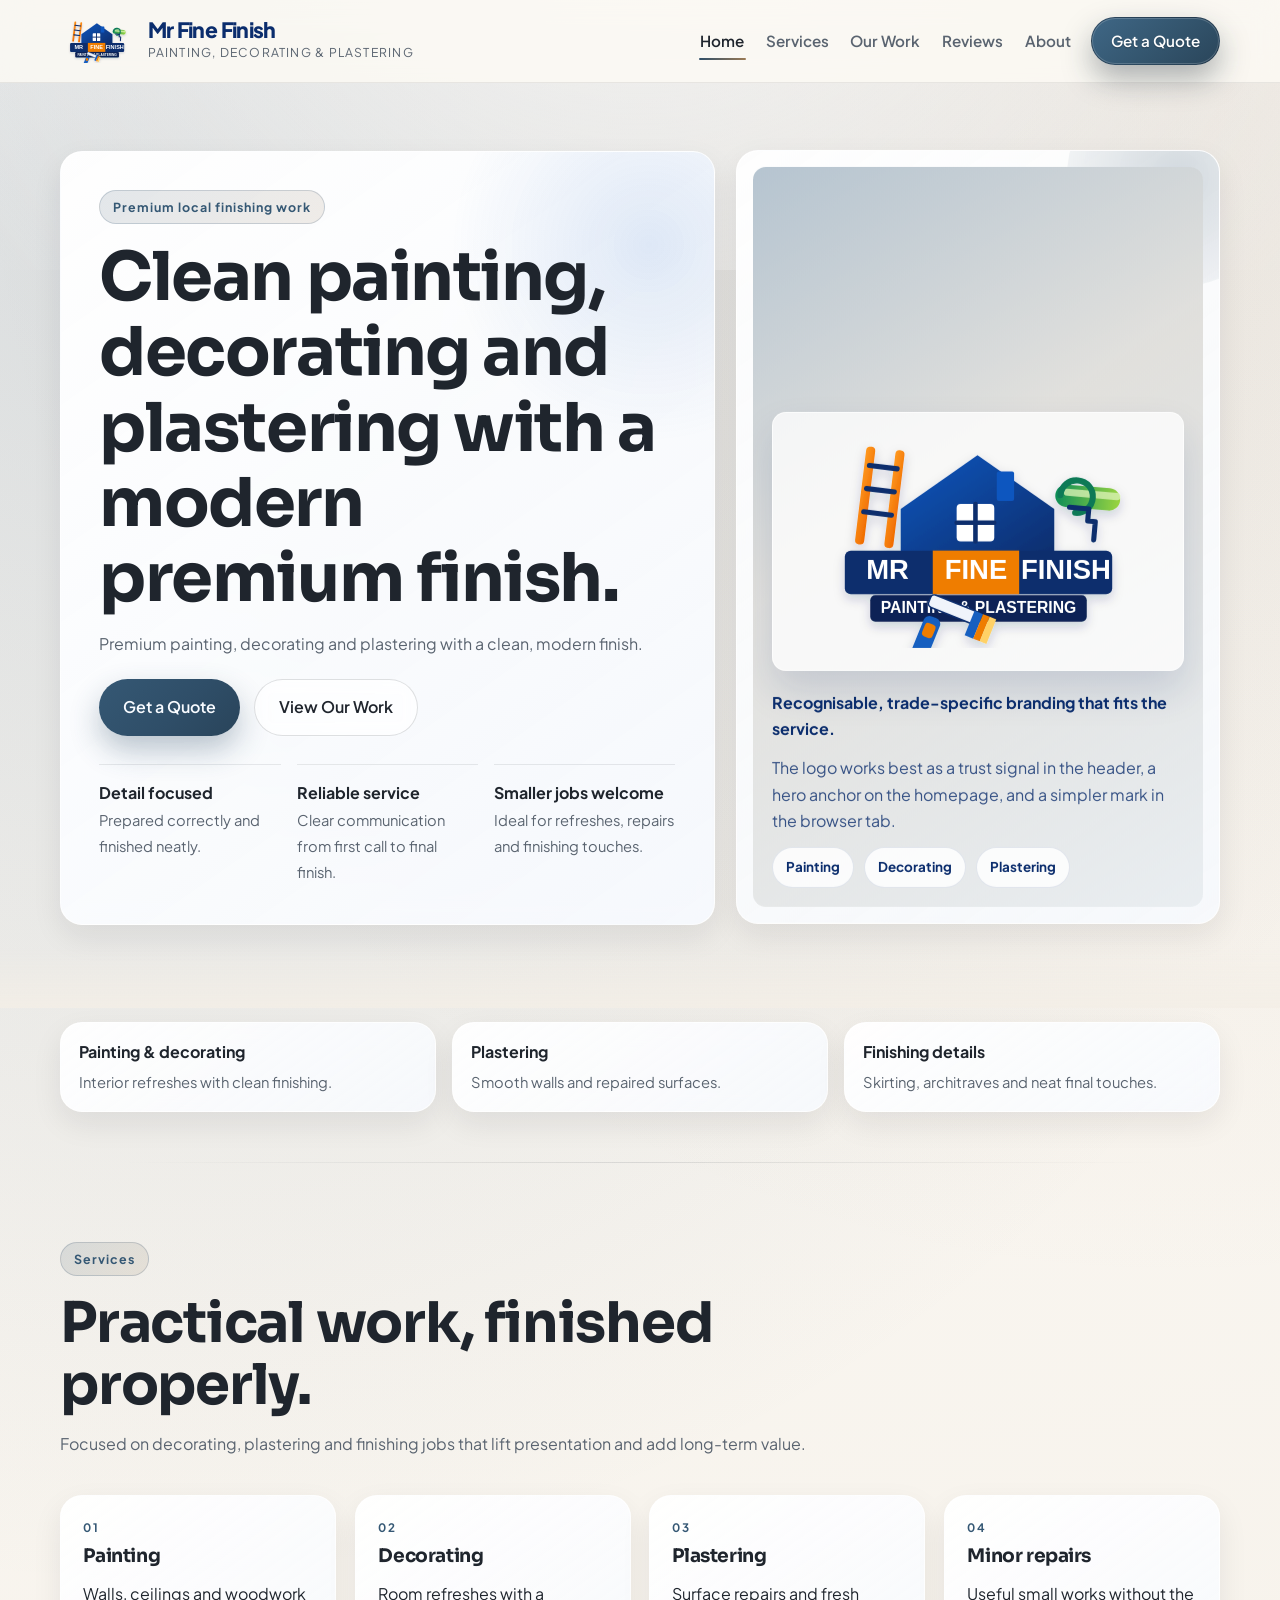
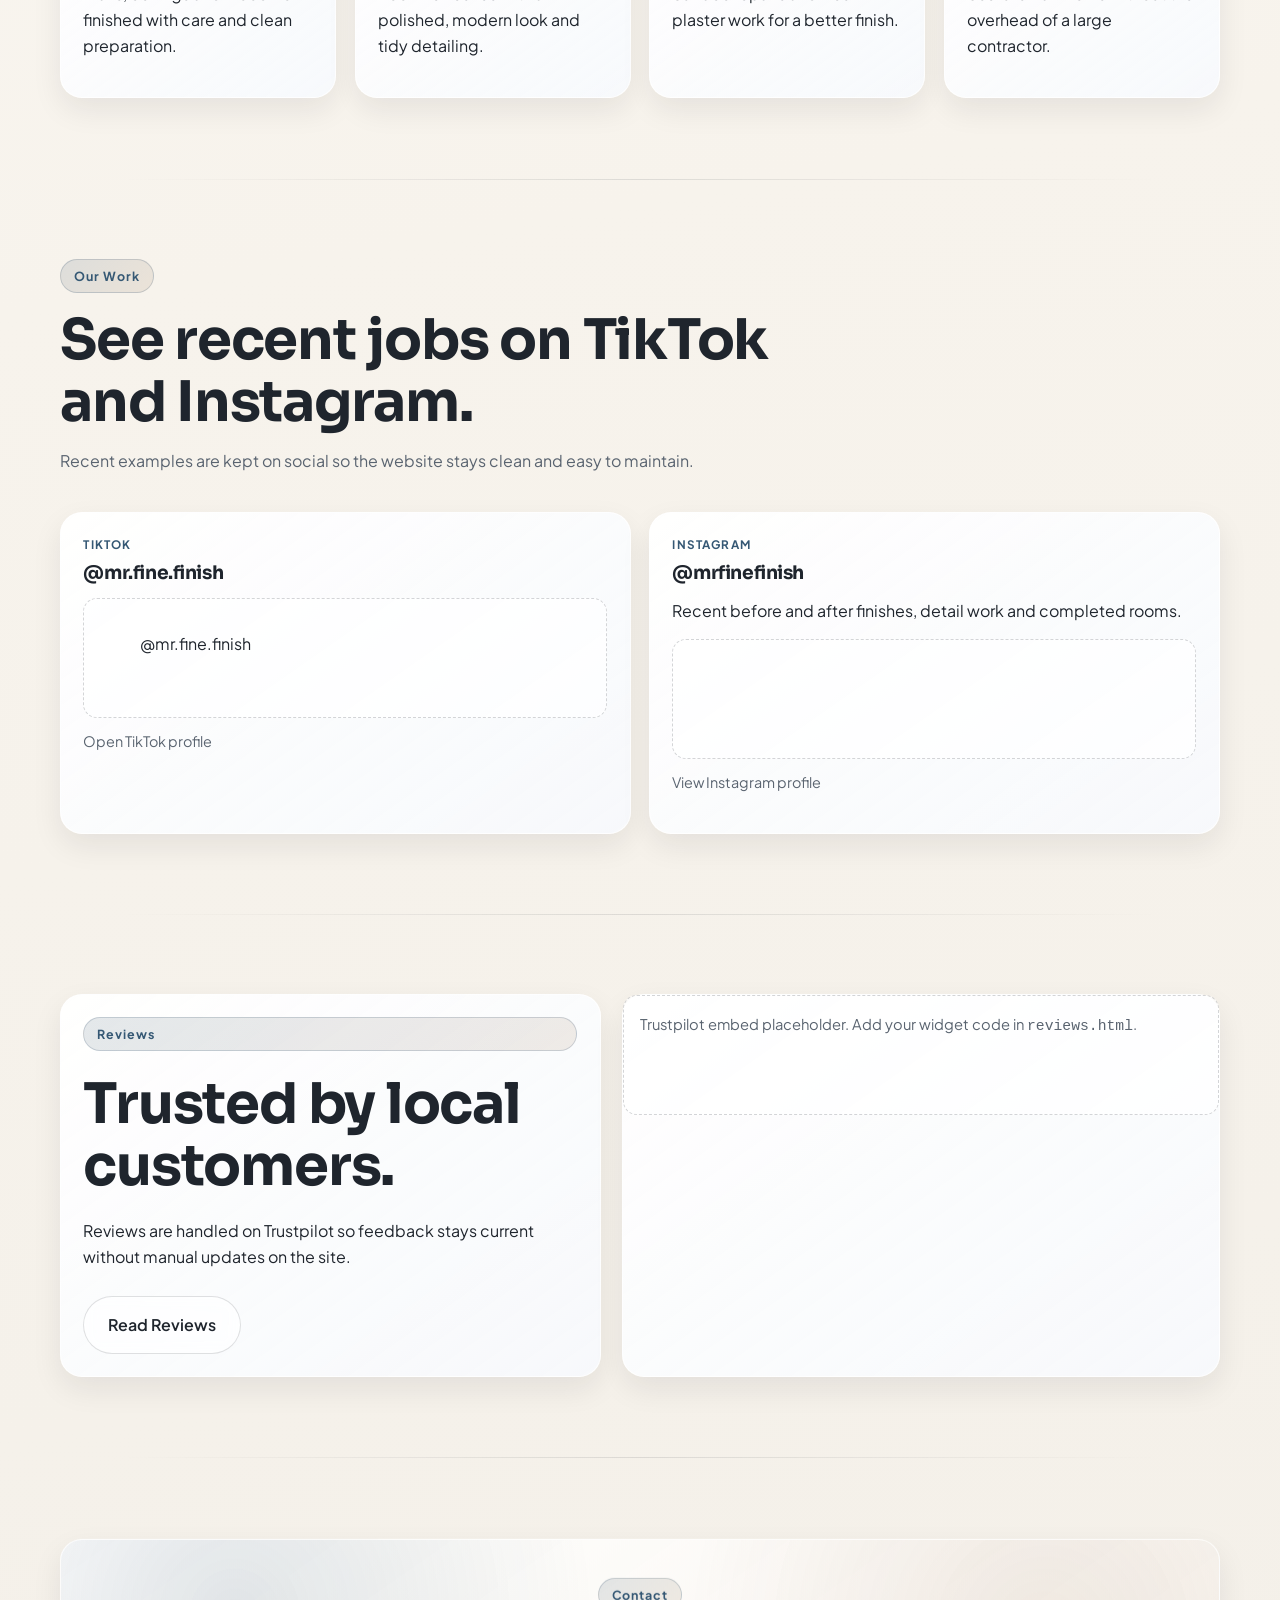
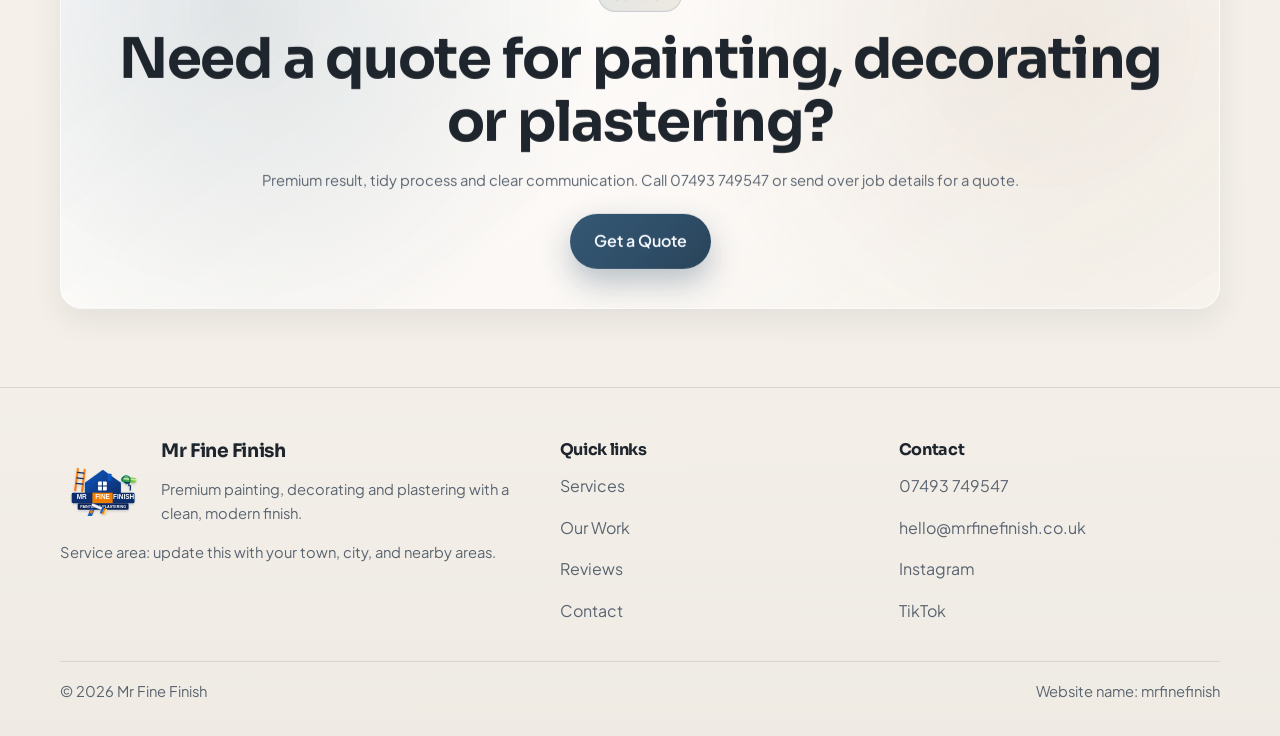
==== index.html @ e0bdf936 "logo" ====
<!DOCTYPE html>
<html lang="en-GB">
<head>
  <meta charset="UTF-8">
  <meta name="viewport" content="width=device-width, initial-scale=1.0">
  <title>Mr Fine Finish | Luxury Painting, Decorating & Plastering</title>
  <meta name="description" content="Mr Fine Finish offers premium painting, decorating, plastering and finishing work with a clean, reliable and detail focused service.">
  <link rel="icon" href="assets/favicon.svg" type="image/svg+xml">
  <link rel="preconnect" href="https://fonts.googleapis.com">
  <link rel="preconnect" href="https://fonts.gstatic.com" crossorigin>
  <link href="https://fonts.googleapis.com/css2?family=Plus+Jakarta+Sans:wght@400;500;600;700;800&family=Sora:wght@600;700;800&display=swap" rel="stylesheet">
  <link rel="stylesheet" href="css/styles.css">
</head>
<body>
  <header class="topbar">
    <div class="container nav">
      <a class="brand" href="index.html">
        <img class="brand-logo" src="assets/logo-full.svg" alt="Mr Fine Finish logo">
        <span class="brand-copy">
          <span class="brand-mark" data-business-name>Mr Fine Finish</span>
          <span class="brand-sub">Painting, decorating &amp; plastering</span>
        </span>
      </a>
      <button class="menu-toggle" data-menu-toggle aria-label="Open menu" aria-expanded="false">&#9776;</button>
      <nav class="nav-links" data-nav-links>
        <a class="active" href="index.html">Home</a>
        <a href="services.html">Services</a>
        <a href="work.html">Our Work</a>
        <a href="reviews.html">Reviews</a>
        <a href="about.html">About</a>
        <a class="button button-primary" href="contact.html">Get a Quote</a>
      </nav>
    </div>
  </header>

  <main>
    <section class="hero">
      <div class="container">
        <div class="hero-grid">
          <div class="hero-card hero-card-main">
            <div class="eyebrow">Premium local finishing work</div>
            <div class="hero-copy">
              <h1>Clean painting, decorating and plastering with a modern premium finish.</h1>
              <p data-tagline>Premium painting, decorating and plastering with a clean, modern finish.</p>
              <div class="hero-actions">
                <a class="button button-primary" href="contact.html">Get a Quote</a>
                <a class="button button-secondary" href="work.html">View Our Work</a>
              </div>
              <div class="hero-meta">
                <div><strong>Detail focused</strong><span class="small-text">Prepared correctly and finished neatly.</span></div>
                <div><strong>Reliable service</strong><span class="small-text">Clear communication from first call to final finish.</span></div>
                <div><strong>Smaller jobs welcome</strong><span class="small-text">Ideal for refreshes, repairs and finishing touches.</span></div>
              </div>
            </div>
          </div>
          <aside class="hero-card hero-visual" aria-label="Mr Fine Finish brand panel">
            <div class="hero-visual-inner hero-brand-lockup">
              <div class="hero-logo-frame">
                <img class="hero-logo" src="assets/logo-full.svg" alt="Mr Fine Finish Painting and Plastering logo">
              </div>
              <div class="hero-visual-copy">
                <strong>Recognisable, trade-specific branding that fits the service.</strong>
                <p>The logo works best as a trust signal in the header, a hero anchor on the homepage, and a simpler mark in the browser tab.</p>
                <div class="hero-highlights">
                  <span>Painting</span>
                  <span>Decorating</span>
                  <span>Plastering</span>
                </div>
              </div>
            </div>
          </aside>
        </div>
      </div>
    </section>

    <section class="section-tight">
      <div class="container trust-strip">
        <div class="trust-item stat-card"><strong>Painting &amp; decorating</strong><span class="small-text">Interior refreshes with clean finishing.</span></div>
        <div class="trust-item stat-card"><strong>Plastering</strong><span class="small-text">Smooth walls and repaired surfaces.</span></div>
        <div class="trust-item stat-card"><strong>Finishing details</strong><span class="small-text">Skirting, architraves and neat final touches.</span></div>
      </div>
    </section>

    <section class="section">
      <div class="container">
        <div class="section-head">
          <div class="eyebrow">Services</div>
          <h2>Practical work, finished properly.</h2>
          <p>Focused on decorating, plastering and finishing jobs that lift presentation and add long-term value.</p>
        </div>
        <div class="services-grid">
          <article class="service-card"><div class="kicker">01</div><h3>Painting</h3><p>Walls, ceilings and woodwork finished with care and clean preparation.</p></article>
          <article class="service-card"><div class="kicker">02</div><h3>Decorating</h3><p>Room refreshes with a polished, modern look and tidy detailing.</p></article>
          <article class="service-card"><div class="kicker">03</div><h3>Plastering</h3><p>Surface repairs and fresh plaster work for a better finish.</p></article>
          <article class="service-card"><div class="kicker">04</div><h3>Minor repairs</h3><p>Useful small works without the overhead of a large contractor.</p></article>
        </div>
      </div>
    </section>

    <section class="section">
      <div class="container">
        <div class="section-head">
          <div class="eyebrow">Our Work</div>
          <h2>See recent jobs on TikTok and Instagram.</h2>
          <p>Recent examples are kept on social so the website stays clean and easy to maintain.</p>
        </div>
        <div class="social-grid social-grid-two">
          <article class="social-card">
            <div class="kicker">TikTok</div>
            <h3>@mr.fine.finish</h3>
            <div class="embed-box">
              <blockquote class="tiktok-embed" cite="https://www.tiktok.com/@mr.fine.finish" data-unique-id="mr.fine.finish" data-embed-type="creator" style="max-width: 780px; min-width: 280px;">
                <section>
                  <a target="_blank" href="https://www.tiktok.com/@mr.fine.finish?refer=creator_embed">@mr.fine.finish</a>
                </section>
              </blockquote>
              <script async src="https://www.tiktok.com/embed.js"></script>
            </div>
            <p class="embed-note"><a data-tiktok-link href="https://www.tiktok.com/@mr.fine.finish" target="_blank" rel="noreferrer">Open TikTok profile</a></p>
          </article>
          <article class="social-card">
            <div class="kicker">Instagram</div>
            <h3>@mrfinefinish</h3>
            <p>Recent before and after finishes, detail work and completed rooms.</p>
            <div class="embed-box">
              <div class="instagram-feed" data-instagram-feed data-post-limit="2"></div>
            </div>
            <p class="embed-note" data-instagram-fallback hidden><a data-instagram-link href="https://www.instagram.com/mrfinefinish" target="_blank" rel="noreferrer">View Instagram profile</a></p>
          </article>
        </div>
      </div>
    </section>

    <section class="section">
      <div class="container split">
        <div class="panel split-copy">
          <div class="eyebrow">Reviews</div>
          <h2 class="display-title">Trusted by local customers.</h2>
          <p>Reviews are handled on Trustpilot so feedback stays current without manual updates on the site.</p>
          <a class="button button-secondary" href="reviews.html">Read Reviews</a>
        </div>
        <div class="panel">
          <div class="embed-box">
            <p class="small-text">Trustpilot embed placeholder. Add your widget code in <code>reviews.html</code>.</p>
          </div>
        </div>
      </div>
    </section>

    <section class="section">
      <div class="container panel quote-band">
        <div class="eyebrow">Contact</div>
        <h2 class="display-title">Need a quote for painting, decorating or plastering?</h2>
        <p class="small-text">Premium result, tidy process and clear communication. Call <a data-phone-link href="tel:07493749547"><span data-phone-display>07493 749547</span></a> or send over job details for a quote.</p>
        <div class="hero-actions" style="justify-content: center;">
          <a class="button button-primary" href="contact.html">Get a Quote</a>
        </div>
      </div>
    </section>
  </main>

  <footer class="footer">
    <div class="container">
      <div class="footer-grid">
        <div>
          <div class="footer-brand">
            <img class="footer-logo" src="assets/logo-full.svg" alt="Mr Fine Finish logo">
            <div>
              <h3 data-business-name>Mr Fine Finish</h3>
              <p class="small-text" data-tagline>Premium painting, decorating and plastering with a clean, modern finish.</p>
            </div>
          </div>
          <p class="small-text" data-service-area>Service area: update this with your town, city, and nearby areas.</p>
        </div>
        <div>
          <h4>Quick links</h4>
          <p><a href="services.html">Services</a></p>
          <p><a href="work.html">Our Work</a></p>
          <p><a href="reviews.html">Reviews</a></p>
          <p><a href="contact.html">Contact</a></p>
        </div>
        <div>
          <h4>Contact</h4>
          <p><a data-phone-link href="tel:07493749547"><span data-phone-display>07493 749547</span></a></p>
          <p><a data-email-link href="mailto:hello@mrfinefinish.co.uk"><span data-email>hello@mrfinefinish.co.uk</span></a></p>
          <p><a data-instagram-link href="https://www.instagram.com/mrfinefinish" target="_blank" rel="noreferrer">Instagram</a></p>
          <p><a data-tiktok-link href="https://www.tiktok.com/@mr.fine.finish" target="_blank" rel="noreferrer">TikTok</a></p>
        </div>
      </div>
      <div class="footer-bottom">
        <span>&copy; <span data-current-year></span> <span data-business-name>Mr Fine Finish</span></span>
        <span>Website name: <span data-website-name>mrfinefinish</span></span>
      </div>
    </div>
  </footer>

  <script src="js/site-data.js"></script>
  <script src="js/main.js"></script>
</body>
</html>
---- css/styles.css ----
:root {
  --bg: #f8f6f2;
  --bg-soft: #efebe4;
  --surface: rgba(255, 255, 255, 0.84);
  --surface-strong: #ffffff;
  --text: #1f252d;
  --muted: #5a6470;
  --line: rgba(31, 37, 45, 0.14);
  --line-strong: rgba(31, 37, 45, 0.24);
  --accent: #2f4e68;
  --accent-2: #9a7a55;
  --brand-blue: #0b2d6d;
  --brand-blue-bright: #0f57bf;
  --brand-orange: #ef7d00;
  --brand-green: #4ea647;
  --accent-soft: rgba(47, 78, 104, 0.12);
  --glow: rgba(47, 78, 104, 0.22);
  --shadow: 0 24px 54px rgba(23, 28, 35, 0.13);
  --shadow-soft: 0 12px 30px rgba(23, 28, 35, 0.08);
  --radius: 22px;
  --max: 1160px;
}

* { box-sizing: border-box; }

html { scroll-behavior: smooth; }

body {
  margin: 0;
  font-family: "Plus Jakarta Sans", "Segoe UI", Arial, sans-serif;
  color: var(--text);
  background:
    radial-gradient(circle at 10% 6%, rgba(47, 78, 104, 0.16), transparent 35%),
    radial-gradient(circle at 92% 2%, rgba(154, 122, 85, 0.12), transparent 30%),
    linear-gradient(170deg, #fcfaf7 0%, #f7f3ec 46%, #f3efe8 100%);
  line-height: 1.64;
  -webkit-font-smoothing: antialiased;
  text-rendering: optimizeLegibility;
  overflow-x: clip;
}

body::before {
  content: "";
  position: fixed;
  inset: -25% -5% auto;
  height: 55vh;
  background: radial-gradient(circle at 50% 0%, rgba(255, 255, 255, 0.65), rgba(255, 255, 255, 0));
  pointer-events: none;
  z-index: -1;
}

img { max-width: 100%; display: block; }

a {
  color: inherit;
  text-decoration: none;
  transition: color 0.22s ease;
}

a[href] {
  text-decoration-color: rgba(47, 78, 104, 0.48);
  text-underline-offset: 0.18em;
}

h1, h2, h3, h4 {
  margin: 0 0 0.9rem;
  line-height: 1.12;
  letter-spacing: -0.022em;
  font-family: "Sora", "Plus Jakarta Sans", "Segoe UI", Arial, sans-serif;
}

p { margin: 0 0 0.95rem; }

button,
.button {
  font: inherit;
  font-weight: 600;
  border: 0;
  cursor: pointer;
  border-radius: 999px;
  padding: 0.92rem 1.5rem;
  min-height: 48px;
  display: inline-flex;
  align-items: center;
  justify-content: center;
  gap: 0.48rem;
  position: relative;
  isolation: isolate;
  transition: transform 0.24s cubic-bezier(0.22, 1, 0.36, 1), background-color 0.22s ease, color 0.22s ease, border-color 0.22s ease, box-shadow 0.25s ease;
}

button::after,
.button::after {
  content: "";
  position: absolute;
  inset: 1px;
  border-radius: inherit;
  background: linear-gradient(145deg, rgba(255, 255, 255, 0.26), rgba(255, 255, 255, 0));
  opacity: 0;
  transition: opacity 0.25s ease;
  z-index: -1;
}

button:hover,
.button:hover {
  transform: translateY(-3px);
  box-shadow: 0 14px 26px rgba(16, 25, 42, 0.16);
}

button:hover::after,
.button:hover::after {
  opacity: 1;
}

button:active,
.button:active {
  transform: translateY(-1px);
}

button:focus-visible,
.button:focus-visible,
a:focus-visible,
input:focus-visible,
select:focus-visible,
textarea:focus-visible {
  outline: 2px solid var(--accent);
  outline-offset: 2px;
}

.button-primary {
  color: #f8fbff;
  background: linear-gradient(135deg, #355874 0%, #2f4e68 56%, #29445a 100%);
  box-shadow: 0 14px 30px rgba(47, 78, 104, 0.32);
}

.button-primary:hover {
  box-shadow: 0 18px 34px rgba(47, 78, 104, 0.4);
}

.button-secondary {
  color: var(--text);
  border: 1px solid var(--line);
  background: rgba(255, 255, 255, 0.66);
  backdrop-filter: blur(8px);
}

.button-secondary:hover {
  border-color: var(--line-strong);
  background: rgba(255, 255, 255, 0.94);
}

.container {
  width: min(calc(100% - 2rem), var(--max));
  margin: 0 auto;
}

.section {
  padding: 5rem 0;
  position: relative;
}

.section-tight { padding: 3.1rem 0; }

.section + .section::before,
.section-tight + .section::before,
.page-hero + .section::before {
  content: "";
  position: absolute;
  top: 0;
  left: 50%;
  transform: translateX(-50%);
  width: min(1040px, calc(100% - 2.25rem));
  height: 1px;
  background: linear-gradient(90deg, rgba(17, 24, 36, 0), rgba(17, 24, 36, 0.11), rgba(17, 24, 36, 0));
}

.eyebrow {
  display: inline-flex;
  align-items: center;
  padding: 0.35rem 0.8rem;
  border-radius: 999px;
  background: linear-gradient(135deg, rgba(47, 78, 104, 0.13), rgba(154, 122, 85, 0.13));
  border: 1px solid rgba(47, 78, 104, 0.2);
  color: #355874;
  font-size: 0.78rem;
  font-weight: 700;
  letter-spacing: 0.08em;
  margin-bottom: 1rem;
}

.section-head {
  max-width: 760px;
  margin-bottom: 2.35rem;
}

.section-head h1,
.section-head h2,
.page-hero h1,
.hero-copy h1,
.display-title {
  font-size: clamp(2.05rem, 5vw, 3.5rem);
}

.hero-copy h1 { font-size: clamp(2.3rem, 6vw, 4.2rem); }

.section-head p,
.hero-copy p,
.page-hero p,
.small-text {
  color: var(--muted);
}

.topbar {
  border-bottom: 1px solid rgba(17, 24, 36, 0.08);
  background: rgba(253, 250, 245, 0.82);
  backdrop-filter: blur(14px);
  position: sticky;
  top: 0;
  z-index: 30;
}

.nav {
  min-height: 82px;
  display: flex;
  align-items: center;
  justify-content: space-between;
  gap: 0.9rem;
  position: relative;
}

.brand {
  display: inline-flex;
  align-items: center;
  gap: 0.85rem;
}

.brand-logo {
  width: clamp(56px, 6vw, 74px);
  height: auto;
  flex: 0 0 auto;
}

.brand-copy {
  display: flex;
  flex-direction: column;
  gap: 0.15rem;
}

.brand-mark {
  font-size: 1.32rem;
  font-weight: 800;
  line-height: 1;
  letter-spacing: -0.03em;
  color: var(--brand-blue);
}

.brand-sub {
  color: var(--muted);
  font-size: 0.76rem;
  text-transform: uppercase;
  letter-spacing: 0.1em;
}

.nav-links {
  display: flex;
  align-items: center;
  gap: 1.15rem;
}

.nav-links .button-primary {
  padding-inline: 1.2rem;
  color: #fefefe;
  border: 1px solid rgba(23, 36, 50, 0.38);
  background: linear-gradient(140deg, #3f6786 0%, #34566f 52%, #2a455a 100%);
  box-shadow: 0 14px 30px rgba(24, 39, 53, 0.35), 0 0 0 1px rgba(255, 255, 255, 0.18) inset;
  text-shadow: 0 1px 1px rgba(10, 16, 24, 0.32);
  transition: transform 0.2s cubic-bezier(0.22, 1, 0.36, 1), background-color 0.18s ease, box-shadow 0.2s ease, border-color 0.18s ease;
}

.nav-links .button-primary:hover,
.nav-links .button-primary:focus-visible {
  border-color: rgba(23, 36, 50, 0.5);
  background: linear-gradient(140deg, #467293 0%, #39607b 55%, #2f4f67 100%);
  box-shadow: 0 18px 34px rgba(24, 39, 53, 0.42), 0 0 0 1px rgba(255, 255, 255, 0.24) inset;
}

.nav-links a {
  color: var(--muted);
  font-size: 0.95rem;
  font-weight: 600;
  padding: 0.3rem 0.1rem;
  position: relative;
}

.nav-links a:not(.button)::after,
.footer a::after,
.embed-note a::after {
  content: "";
  position: absolute;
  left: 0;
  right: 0;
  bottom: -0.1rem;
  height: 2px;
  border-radius: 999px;
  background: linear-gradient(90deg, var(--accent), var(--accent-2));
  transform: scaleX(0);
  transform-origin: left;
  transition: transform 0.28s cubic-bezier(0.22, 1, 0.36, 1);
}

.nav-links a:not(.button):hover::after,
.nav-links a.active:not(.button)::after,
.footer a:hover::after,
.embed-note a:hover::after {
  transform: scaleX(1);
}

.nav-links a:hover,
.nav-links a.active {
  color: var(--text);
}

.menu-toggle {
  display: none;
  background: rgba(255, 255, 255, 0.74);
  border: 1px solid var(--line);
  width: 46px;
  height: 46px;
  border-radius: 50%;
  font-size: 1.35rem;
}

.hero {
  padding: 4.25rem 0 3rem;
  position: relative;
}

.hero::after {
  content: "";
  position: absolute;
  inset: auto 0 -35px;
  height: 60px;
  background: linear-gradient(180deg, rgba(252, 249, 243, 0) 0%, rgba(243, 238, 230, 0.85) 100%);
  pointer-events: none;
}

.hero-grid {
  display: grid;
  gap: 1.35rem;
  grid-template-columns: 1.15fr 0.85fr;
  align-items: stretch;
}

.hero-card,
.panel,
.card,
.service-card,
.review-card,
.contact-card,
.stat-card,
.work-card,
.social-card {
  background: linear-gradient(145deg, rgba(255, 255, 255, 0.95), rgba(247, 250, 255, 0.84));
  border: 1px solid rgba(255, 255, 255, 0.75);
  border-radius: var(--radius);
  box-shadow: var(--shadow-soft);
  backdrop-filter: blur(10px);
  transition: transform 0.35s cubic-bezier(0.22, 1, 0.36, 1), box-shadow 0.35s ease, border-color 0.3s ease;
}

.panel,
.card,
.service-card,
.review-card,
.contact-card,
.stat-card,
.work-card,
.social-card,
.trust-item,
.notice {
  will-change: transform;
}

.panel:hover,
.card:hover,
.service-card:hover,
.review-card:hover,
.contact-card:hover,
.stat-card:hover,
.work-card:hover,
.social-card:hover,
.trust-item:hover {
  transform: translateY(-6px);
  box-shadow: var(--shadow);
  border-color: rgba(47, 78, 104, 0.28);
}

.hero-card { padding: clamp(1.5rem, 3vw, 2.6rem); }
.hero-copy { max-width: 680px; }

.hero-card-main {
  background:
    radial-gradient(circle at 90% 12%, rgba(15, 87, 191, 0.12), transparent 22%),
    linear-gradient(145deg, rgba(255, 255, 255, 0.97), rgba(247, 250, 255, 0.9));
}

.hero-actions {
  display: flex;
  flex-wrap: wrap;
  gap: 0.85rem;
  margin-top: 1.35rem;
}

.hero-meta {
  display: grid;
  grid-template-columns: repeat(3, 1fr);
  gap: 1rem;
  margin-top: 1.75rem;
}

.hero-meta div {
  padding-top: 0.95rem;
  border-top: 1px solid rgba(17, 24, 36, 0.09);
}

.hero-meta strong { display: block; font-size: 1rem; }

.hero-visual {
  overflow: hidden;
  min-height: 100%;
  padding: 1rem;
  position: relative;
}

.hero-visual::before {
  content: "";
  position: absolute;
  width: 220px;
  height: 220px;
  top: -84px;
  right: -68px;
  border-radius: 50%;
  background: radial-gradient(circle, rgba(47, 78, 104, 0.2), rgba(47, 78, 104, 0));
  pointer-events: none;
}

.hero-visual-inner {
  min-height: 100%;
  border-radius: calc(var(--radius) - 9px);
  padding: 1.2rem;
  background:
    linear-gradient(150deg, rgba(47, 78, 104, 0.22), rgba(154, 122, 85, 0.14) 42%, rgba(255, 255, 255, 0.45)),
    linear-gradient(145deg, #dce6ee 0%, #eef2f4 42%, #d8e0e6 100%);
  display: flex;
  flex-direction: column;
  justify-content: flex-end;
  position: relative;
  overflow: hidden;
}

.hero-brand-lockup {
  display: grid;
  gap: 1.2rem;
  align-content: end;
  min-height: 100%;
}

.hero-logo-frame {
  padding: clamp(1rem, 2vw, 1.35rem);
  border-radius: calc(var(--radius) - 8px);
  background: rgba(255, 255, 255, 0.76);
  border: 1px solid rgba(255, 255, 255, 0.72);
  box-shadow: 0 20px 38px rgba(11, 45, 109, 0.14);
}

.hero-logo {
  width: min(100%, 420px);
  margin: 0 auto;
}

.hero-visual-copy {
  display: grid;
  gap: 0.8rem;
  color: var(--brand-blue);
}

.hero-visual-copy p {
  margin: 0;
  color: rgba(11, 45, 109, 0.8);
}

.hero-highlights {
  display: flex;
  flex-wrap: wrap;
  gap: 0.6rem;
}

.hero-highlights span {
  padding: 0.52rem 0.82rem;
  border-radius: 999px;
  background: rgba(255, 255, 255, 0.84);
  border: 1px solid rgba(11, 45, 109, 0.11);
  font-size: 0.84rem;
  font-weight: 700;
}

.hero-visual-inner::after {
  content: "";
  position: absolute;
  inset: 0;
  background: linear-gradient(120deg, rgba(255, 255, 255, 0) 42%, rgba(255, 255, 255, 0.35) 52%, rgba(255, 255, 255, 0) 62%);
  transform: translateX(-120%);
  animation: sheen 11s ease-in-out infinite;
  pointer-events: none;
}

@keyframes sheen {
  0%, 72%, 100% { transform: translateX(-120%); }
  82% { transform: translateX(120%); }
}

.badge-row,
.trust-strip {
  display: grid;
  grid-template-columns: repeat(3, 1fr);
  gap: 1rem;
}

.stat-card,
.trust-item {
  padding: 1rem 1.1rem;
}

.trust-item strong,
.stat-card strong { display: block; margin-bottom: 0.25rem; }

.grid-3,
.grid-4,
.services-grid,
.reviews-grid,
.work-grid,
.contact-grid,
.social-grid {
  display: grid;
  gap: 1.18rem;
}

.grid-3,
.reviews-grid,
.social-grid { grid-template-columns: repeat(3, 1fr); }

.social-grid-two { grid-template-columns: repeat(2, 1fr); }

.grid-4,
.services-grid { grid-template-columns: repeat(4, 1fr); }

.work-grid { grid-template-columns: repeat(3, 1fr); }
.contact-grid { grid-template-columns: 0.95fr 1.05fr; }

.card,
.service-card,
.review-card,
.work-card,
.social-card,
.contact-card {
  padding: 1.4rem;
}

.card h3,
.service-card h3,
.review-card h3,
.contact-card h3,
.social-card h3 { margin-top: 0; }

.kicker {
  color: #355874;
  text-transform: uppercase;
  font-size: 0.73rem;
  font-weight: 700;
  letter-spacing: 0.1em;
  margin-bottom: 0.5rem;
}

.photo-placeholder,
.work-image {
  min-height: 260px;
  border-radius: calc(var(--radius) - 10px);
  background:
    linear-gradient(160deg, rgba(47, 78, 104, 0.22), rgba(154, 122, 85, 0.14), rgba(255, 255, 255, 0.16)),
    linear-gradient(145deg, #ced9e2 0%, #e8edf1 45%, #c4d0d9 100%);
  position: relative;
  overflow: hidden;
}

.photo-placeholder::before,
.work-image::before {
  content: "";
  position: absolute;
  inset: 0;
  background: linear-gradient(120deg, rgba(255, 255, 255, 0) 15%, rgba(255, 255, 255, 0.25) 50%, rgba(255, 255, 255, 0) 85%);
  transform: translateX(-130%);
  transition: transform 1.2s cubic-bezier(0.22, 1, 0.36, 1);
}

.photo-placeholder:hover::before,
.work-image:hover::before {
  transform: translateX(130%);
}

.photo-placeholder::after,
.work-image::after {
  content: "";
  position: absolute;
  inset: 12% auto auto 12%;
  width: 60%;
  height: 60%;
  border: 1px solid rgba(255, 255, 255, 0.52);
  border-radius: 20px;
}

.split {
  display: grid;
  grid-template-columns: 0.95fr 1.05fr;
  gap: 1.35rem;
  align-items: center;
}

.split > .panel {
  height: 100%;
}

.split-copy {
  display: flex;
  flex-direction: column;
  justify-content: center;
  gap: 0.35rem;
  padding: 1.4rem;
}

.split-copy .button {
  align-self: flex-start;
  margin-top: 0.3rem;
}

.split-compact {
  grid-template-columns: 1.2fr 0.8fr;
  align-items: stretch;
}

.notice-panel {
  min-height: 100%;
  display: flex;
  align-items: center;
}

.embed-box {
  padding: 1rem;
  border: 1px dashed rgba(17, 24, 36, 0.18);
  border-radius: calc(var(--radius) - 8px);
  background: rgba(255, 255, 255, 0.7);
  min-height: 120px;
  transition: border-color 0.25s ease, background-color 0.25s ease;
}

.panel:hover .embed-box,
.social-card:hover .embed-box {
  border-color: rgba(47, 78, 104, 0.34);
  background: rgba(255, 255, 255, 0.92);
}

.embed-box iframe,
.embed-box blockquote,
.embed-box div {
  max-width: 100% !important;
}

.embed-note {
  font-size: 0.9rem;
  color: var(--muted);
  margin-top: 0.75rem;
  position: relative;
}

.embed-note a {
  position: relative;
}

.instagram-feed {
  display: grid;
  gap: 0.85rem;
}

.instagram-feed .instagram-media {
  margin: 0 auto !important;
  max-width: 540px !important;
  min-width: 0 !important;
  width: 100% !important;
}

[data-instagram-fallback][hidden] {
  display: none !important;
}

.fallback-grid {
  display: grid;
  gap: 0.9rem;
  grid-template-columns: repeat(3, 1fr);
  margin-top: 1rem;
}

.fallback-card {
  background: rgba(247, 251, 255, 0.88);
  border: 1px solid rgba(17, 24, 36, 0.08);
  border-radius: 16px;
  padding: 0.95rem;
}

.list-clean {
  list-style: none;
  padding: 0;
  margin: 1rem 0 0;
}

.list-clean li {
  padding: 0.55rem 0;
  border-bottom: 1px solid rgba(17, 24, 36, 0.08);
}

.pill-list {
  display: flex;
  gap: 0.65rem;
  flex-wrap: wrap;
  margin-top: 1rem;
}

.pill {
  border: 1px solid rgba(17, 24, 36, 0.1);
  border-radius: 999px;
  padding: 0.56rem 0.9rem;
  font-size: 0.92rem;
  background: rgba(255, 255, 255, 0.85);
  transition: transform 0.25s ease, border-color 0.25s ease, background-color 0.25s ease;
}

.pill:hover {
  transform: translateY(-2px);
  border-color: rgba(47, 78, 104, 0.32);
  background: rgba(255, 255, 255, 1);
}

.page-hero {
  padding: 3.7rem 0 1.15rem;
  position: relative;
}

.page-hero::before {
  content: "";
  position: absolute;
  inset: 0 auto auto 50%;
  transform: translateX(-50%);
  width: min(860px, calc(100% - 2rem));
  height: 1px;
  background: linear-gradient(90deg, rgba(17, 24, 36, 0), rgba(17, 24, 36, 0.12), rgba(17, 24, 36, 0));
}

.page-hero-panel { padding: 2rem; }

.quote-band {
  padding: 2.4rem;
  text-align: center;
  background:
    radial-gradient(circle at 15% 20%, rgba(47, 78, 104, 0.14), transparent 35%),
    radial-gradient(circle at 85% 25%, rgba(154, 122, 85, 0.12), transparent 35%),
    linear-gradient(145deg, rgba(255, 255, 255, 0.96), rgba(248, 244, 238, 0.9));
}

.form {
  display: grid;
  gap: 0.95rem;
}

.form-row {
  display: grid;
  gap: 0.95rem;
  grid-template-columns: repeat(2, 1fr);
}

label {
  display: grid;
  gap: 0.45rem;
  font-weight: 600;
  font-size: 0.95rem;
}

input,
textarea,
select {
  width: 100%;
  border-radius: 14px;
  border: 1px solid rgba(17, 24, 36, 0.14);
  padding: 0.9rem 0.95rem;
  font: inherit;
  background: #fff;
  transition: border-color 0.2s ease, box-shadow 0.2s ease;
}

input:hover,
textarea:hover,
select:hover {
  border-color: rgba(17, 24, 36, 0.24);
}

input:focus,
textarea:focus,
select:focus {
  border-color: rgba(47, 78, 104, 0.48);
  box-shadow: 0 0 0 3px rgba(47, 78, 104, 0.16);
}

textarea {
  min-height: 150px;
  resize: vertical;
}

.small-text { font-size: 0.92rem; }

.footer {
  padding: 3.35rem 0 2.05rem;
  border-top: 1px solid rgba(17, 24, 36, 0.1);
  background: linear-gradient(180deg, rgba(242, 238, 232, 0.45), rgba(238, 234, 227, 0.82));
}

.footer-grid {
  display: grid;
  gap: 1.1rem;
  grid-template-columns: 1.2fr 0.8fr 0.8fr;
}

.footer h3,
.footer h4 { margin-top: 0; }

.footer-brand {
  display: flex;
  align-items: center;
  gap: 0.95rem;
}

.footer-logo {
  width: 86px;
  height: auto;
  flex: 0 0 auto;
}

.footer a {
  color: var(--muted);
  position: relative;
}

.footer a:hover { color: var(--text); }

.footer-bottom {
  margin-top: 1.35rem;
  padding-top: 1.1rem;
  border-top: 1px solid rgba(17, 24, 36, 0.1);
  display: flex;
  justify-content: space-between;
  gap: 1rem;
  color: var(--muted);
  font-size: 0.92rem;
}

.notice {
  padding: 1rem 1.1rem;
  border-radius: 14px;
  background: linear-gradient(145deg, rgba(47, 78, 104, 0.12), rgba(154, 122, 85, 0.08));
  border: 1px solid rgba(47, 78, 104, 0.26);
}

.center { text-align: center; }

.reveal {
  opacity: 0;
  transform: translate3d(0, calc(22px + var(--parallax-y, 0px)), 0) scale(0.985);
  transition-property: opacity, transform, filter;
  transition-duration: 0.75s;
  transition-timing-function: cubic-bezier(0.22, 1, 0.36, 1);
  transition-delay: var(--reveal-delay, 0ms);
  filter: saturate(0.94) blur(0.5px);
  will-change: opacity, transform;
}

.reveal.is-visible {
  opacity: 1;
  transform: translate3d(0, var(--parallax-y, 0px), 0) scale(1);
  filter: saturate(1) blur(0);
}

.reveal-soft {
  opacity: 0;
  transform: translate3d(0, calc(14px + var(--parallax-y, 0px)), 0);
  transition: opacity 0.55s ease, transform 0.55s ease;
  transition-delay: var(--reveal-delay, 0ms);
}

.reveal-soft.is-visible {
  opacity: 1;
  transform: translate3d(0, var(--parallax-y, 0px), 0);
}

@media (max-width: 980px) {
  .hero-grid,
  .split,
  .contact-grid,
  .footer-grid,
  .grid-4,
  .services-grid,
  .grid-3,
  .reviews-grid,
  .work-grid,
  .social-grid,
  .badge-row,
  .trust-strip {
    grid-template-columns: 1fr 1fr;
  }

  .hero-meta { grid-template-columns: 1fr; }

  .section {
    padding: 4.35rem 0;
  }
}

@media (max-width: 760px) {
  .container { width: min(calc(100% - 1.3rem), var(--max)); }
  .nav { min-height: 72px; }
  .brand-mark { font-size: 1.2rem; }
  .brand-sub { font-size: 0.74rem; }
  .brand { gap: 0.6rem; }
  .brand-logo { width: 52px; }
  .menu-toggle { display: inline-flex; align-items: center; justify-content: center; }

  .nav-links {
    display: none;
    position: absolute;
    left: 0.65rem;
    right: 0.65rem;
    top: calc(100% + 0.55rem);
    background: rgba(249, 252, 255, 0.99);
    border: 1px solid rgba(17, 24, 36, 0.08);
    border-radius: 18px;
    box-shadow: var(--shadow-soft);
    padding: 0.85rem;
    flex-direction: column;
    align-items: stretch;
    gap: 0.2rem;
  }

  .nav-links a {
    font-size: 1rem;
    padding: 0.75rem 0.4rem;
  }

  .nav-links.open { display: flex; }
  .nav-links .button { width: 100%; margin-top: 0.4rem; }

  .hero-grid,
  .split,
  .contact-grid,
  .footer-grid,
  .grid-4,
  .services-grid,
  .grid-3,
  .reviews-grid,
  .work-grid,
  .social-grid,
  .badge-row,
  .trust-strip,
  .fallback-grid,
  .form-row {
    grid-template-columns: 1fr;
  }

  .hero,
  .page-hero { padding-top: 2.35rem; }

  .section { padding: 3.45rem 0; }

  .page-hero-panel,
  .quote-band,
  .card,
  .split-copy,
  .service-card,
  .review-card,
  .work-card,
  .social-card,
  .contact-card,
  .hero-card { padding: 1.24rem; }

  .hero-actions .button { width: 100%; }
  .footer-brand { align-items: flex-start; }
  .footer-logo { width: 72px; }
  .footer-bottom { flex-direction: column; }

  .panel:hover,
  .card:hover,
  .service-card:hover,
  .review-card:hover,
  .contact-card:hover,
  .stat-card:hover,
  .work-card:hover,
  .social-card:hover,
  .trust-item:hover {
    transform: translateY(-2px);
  }

  .reveal {
    transform: translate3d(0, 14px, 0);
    transition-duration: 0.58s;
  }
}

@media (prefers-reduced-motion: reduce) {
  html { scroll-behavior: auto; }

  *,
  *::before,
  *::after {
    animation-duration: 0.01ms !important;
    animation-iteration-count: 1 !important;
    transition-duration: 0.01ms !important;
    scroll-behavior: auto !important;
  }

  .reveal,
  .reveal-soft,
  .reveal.is-visible,
  .reveal-soft.is-visible {
    opacity: 1;
    transform: none;
    filter: none;
  }
}
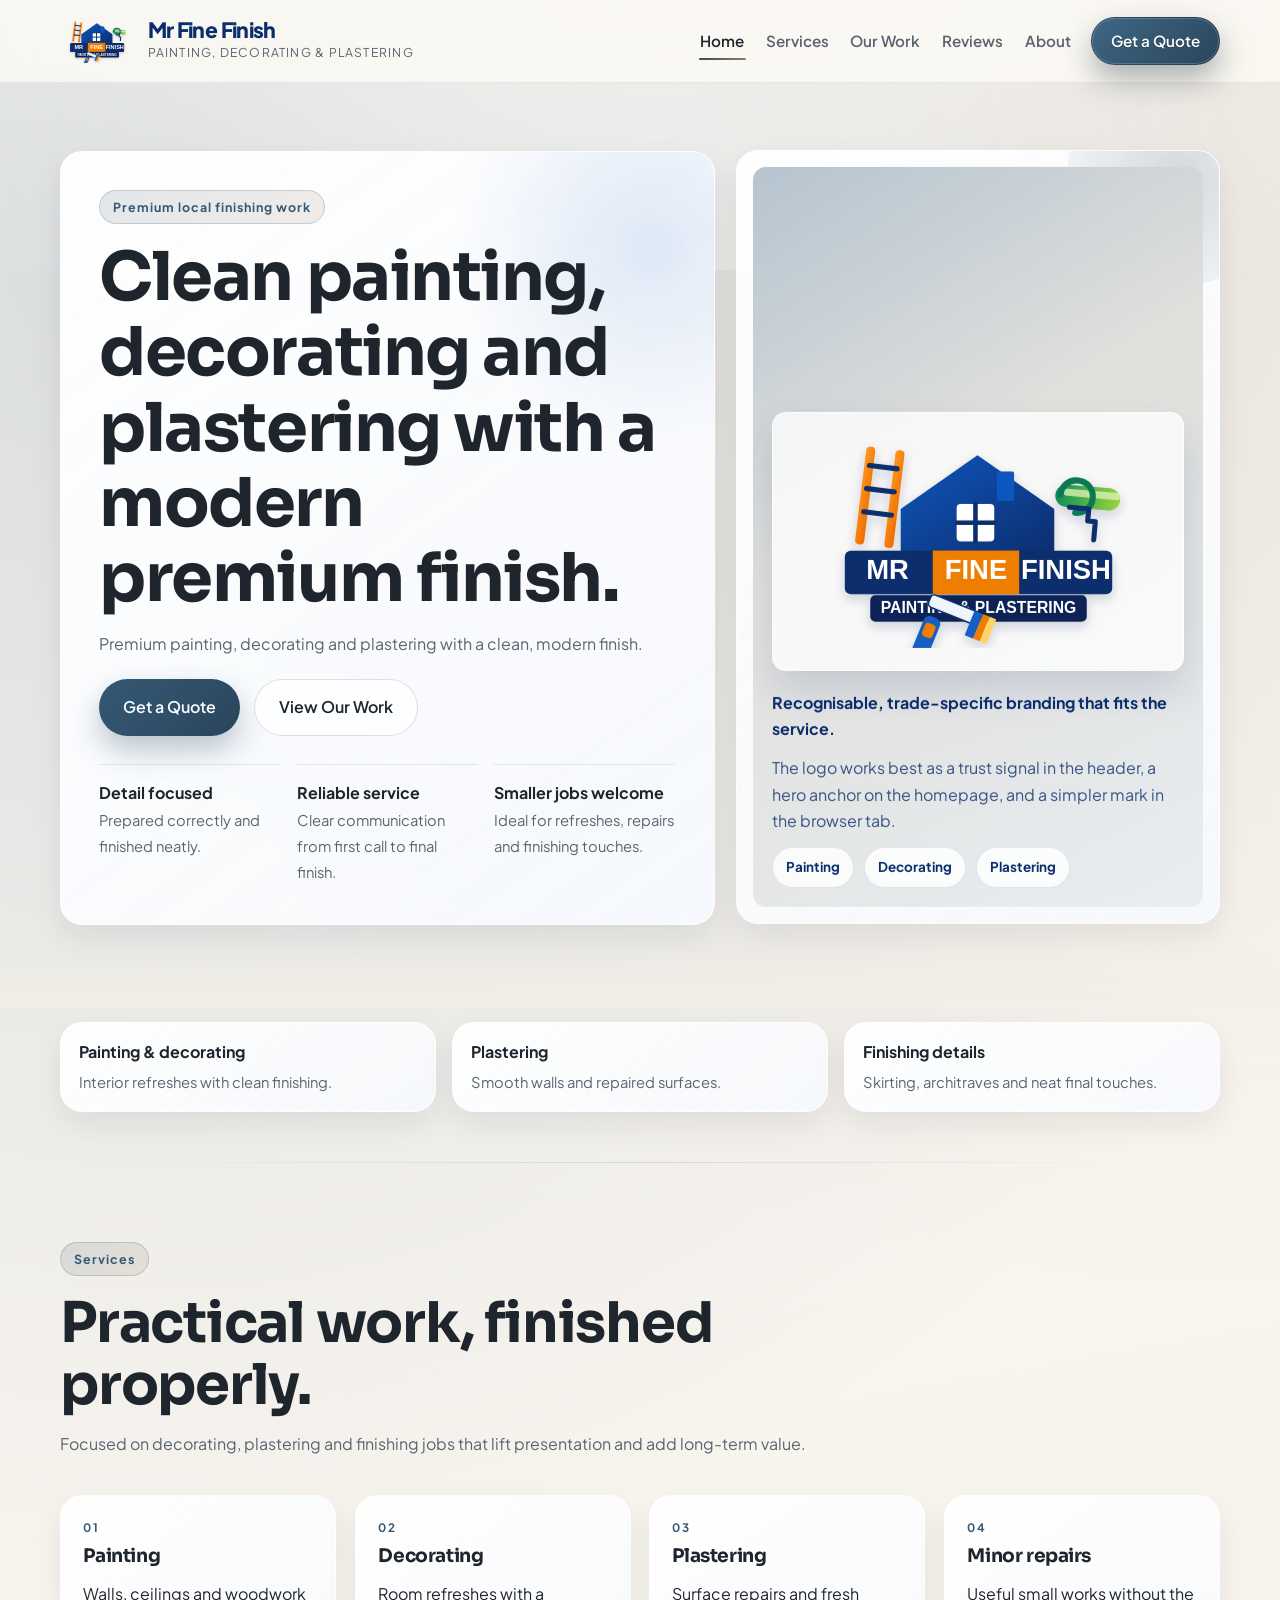
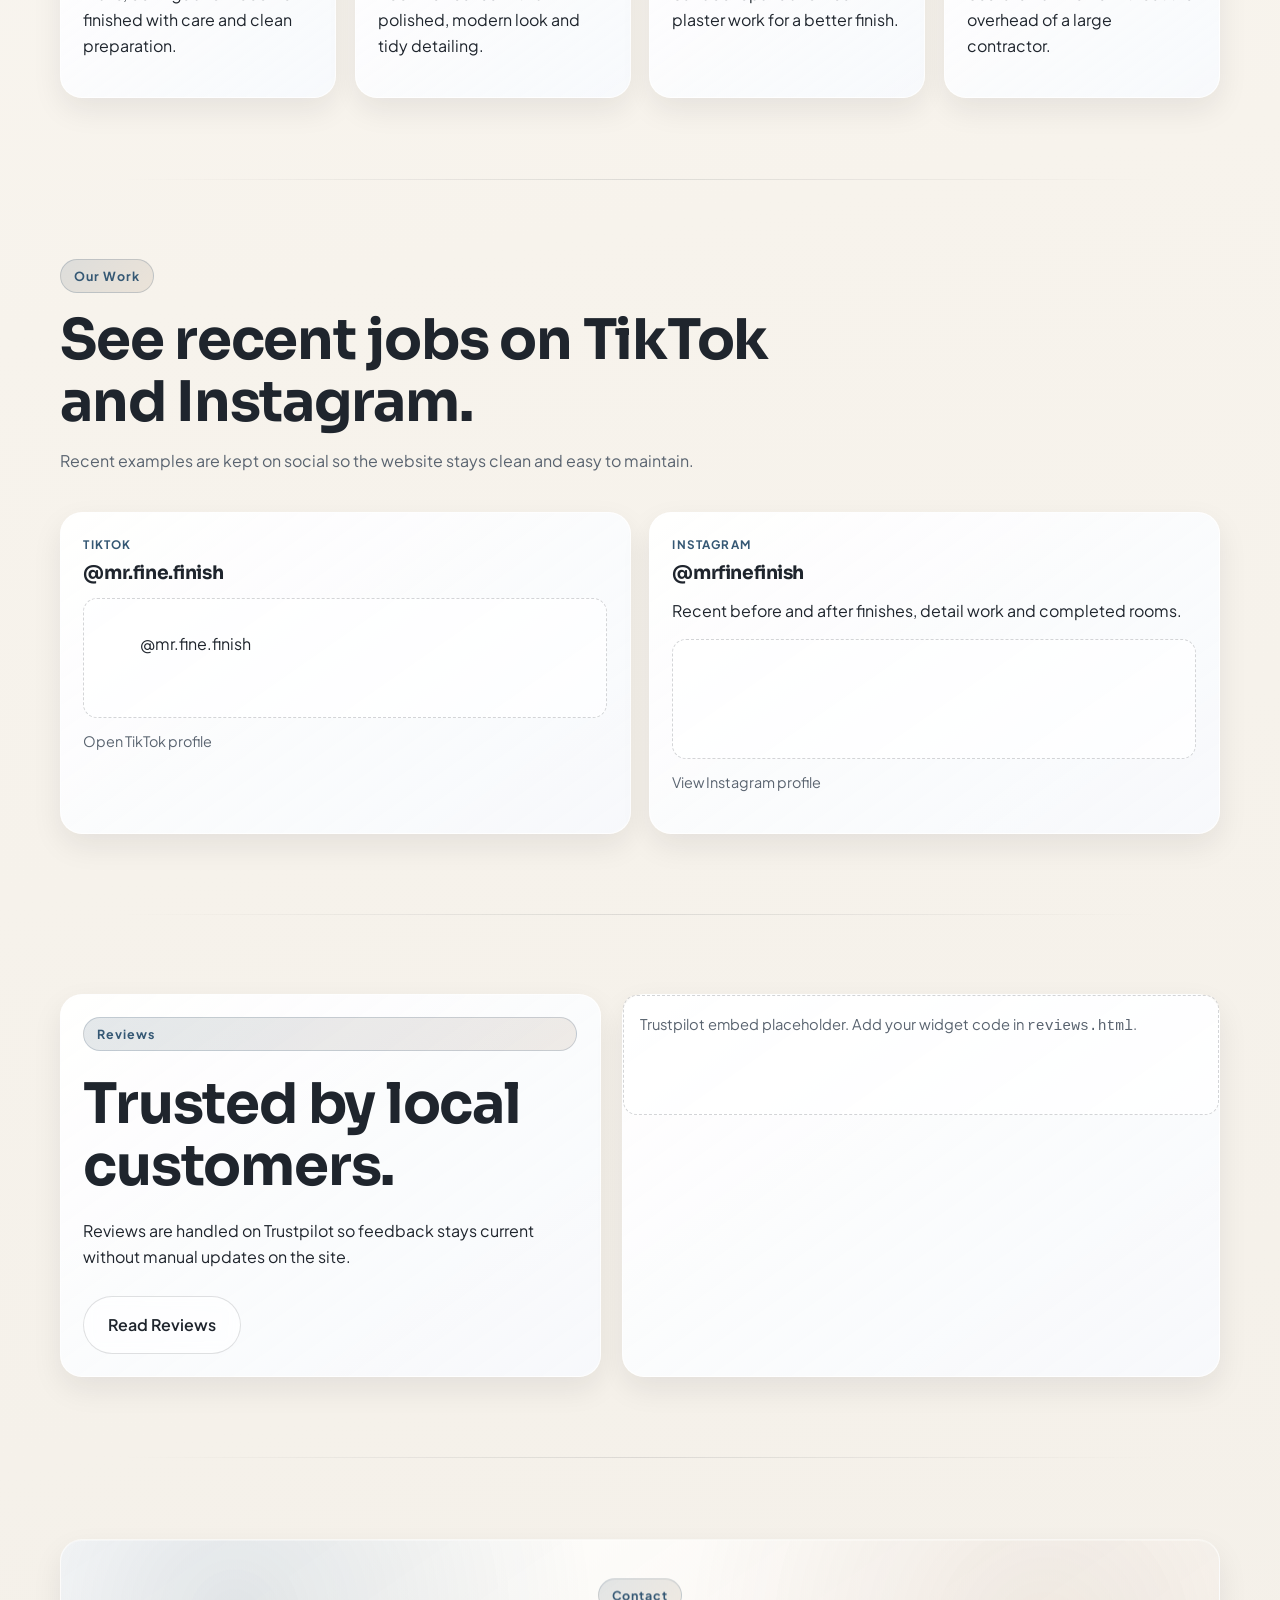
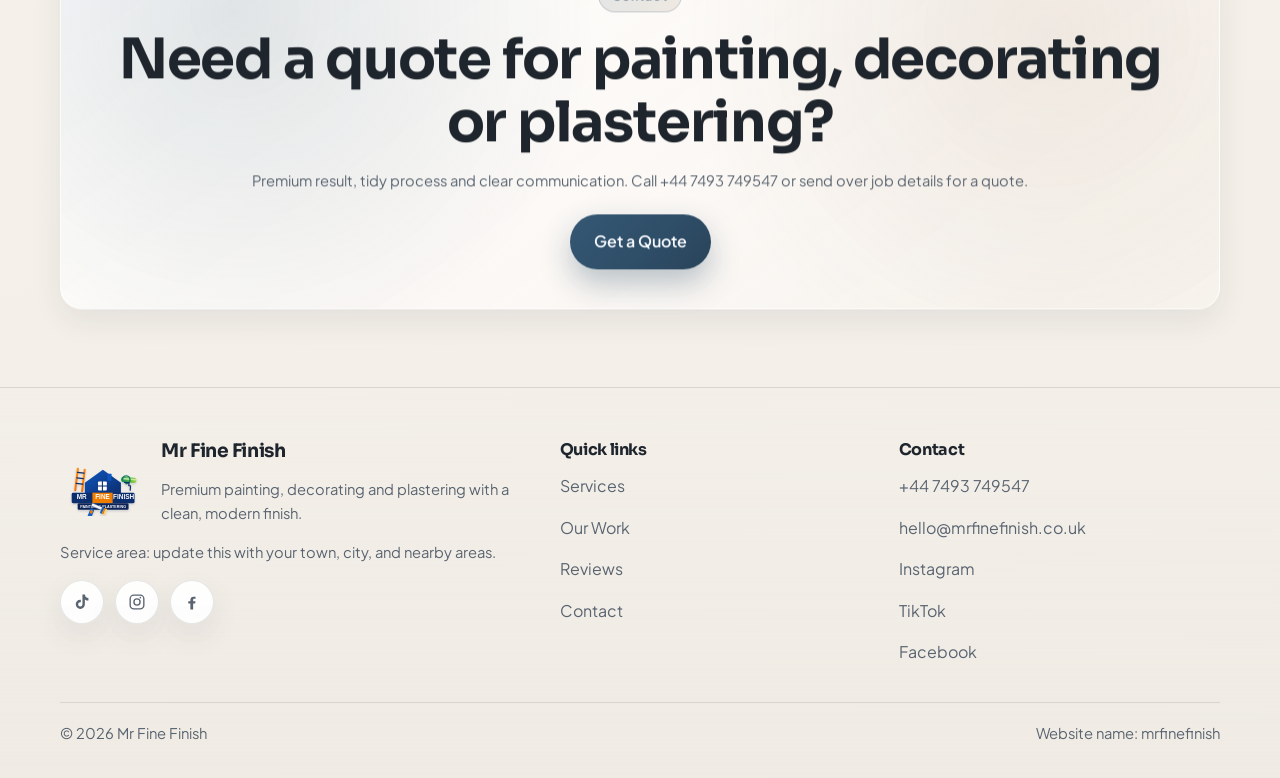
==== commit 0e33746b: "image, about, facebook" ====
--- a/index.html
+++ b/index.html
@@ -151,7 +151,7 @@
       <div class="container panel quote-band">
         <div class="eyebrow">Contact</div>
         <h2 class="display-title">Need a quote for painting, decorating or plastering?</h2>
-        <p class="small-text">Premium result, tidy process and clear communication. Call <a data-phone-link href="tel:07493749547"><span data-phone-display>07493 749547</span></a> or send over job details for a quote.</p>
+        <p class="small-text">Premium result, tidy process and clear communication. Call <a data-phone-link href="tel:+447493749547"><span data-phone-display>+44 7493 749547</span></a> or send over job details for a quote.</p>
         <div class="hero-actions" style="justify-content: center;">
           <a class="button button-primary" href="contact.html">Get a Quote</a>
         </div>
@@ -171,6 +171,17 @@
             </div>
           </div>
           <p class="small-text" data-service-area>Service area: update this with your town, city, and nearby areas.</p>
+          <div class="footer-social" aria-label="Social media links">
+            <a class="social-icon-link" data-tiktok-link href="#" target="_blank" rel="noreferrer" aria-label="TikTok">
+              <svg viewBox="0 0 24 24" aria-hidden="true"><path d="M19.59 6.69a4.83 4.83 0 0 1-3.77-4.35V2h-3.2v13.15a2.89 2.89 0 1 1-2.89-2.89c.24 0 .47.03.69.08V9.07a6.08 6.08 0 0 0-.69-.04A6.09 6.09 0 1 0 15.82 15V8.54a8.04 8.04 0 0 0 4.77 1.57V6.9c-.34 0-.68-.07-1-.21Z"/></svg>
+            </a>
+            <a class="social-icon-link" data-instagram-link href="#" target="_blank" rel="noreferrer" aria-label="Instagram">
+              <svg viewBox="0 0 24 24" aria-hidden="true"><path d="M7.75 2h8.5A5.76 5.76 0 0 1 22 7.75v8.5A5.76 5.76 0 0 1 16.25 22h-8.5A5.76 5.76 0 0 1 2 16.25v-8.5A5.76 5.76 0 0 1 7.75 2Zm-.2 1.8A3.75 3.75 0 0 0 3.8 7.55v8.9a3.75 3.75 0 0 0 3.75 3.75h8.9a3.75 3.75 0 0 0 3.75-3.75v-8.9a3.75 3.75 0 0 0-3.75-3.75h-8.9Zm8.95 1.35a1.1 1.1 0 1 1 0 2.2 1.1 1.1 0 0 1 0-2.2ZM12 7a5 5 0 1 1 0 10 5 5 0 0 1 0-10Zm0 1.8A3.2 3.2 0 1 0 12 15.2 3.2 3.2 0 0 0 12 8.8Z"/></svg>
+            </a>
+            <a class="social-icon-link" data-facebook-link href="#" target="_blank" rel="noreferrer" aria-label="Facebook">
+              <svg viewBox="0 0 24 24" aria-hidden="true"><path d="M13.5 22v-8h2.7l.4-3h-3.1V9.1c0-.87.25-1.46 1.49-1.46H16.7V4.96c-.31-.04-1.36-.12-2.58-.12-2.55 0-4.29 1.56-4.29 4.42V11H7v3h2.83v8h3.67Z"/></svg>
+            </a>
+          </div>
         </div>
         <div>
           <h4>Quick links</h4>
@@ -181,10 +192,11 @@
         </div>
         <div>
           <h4>Contact</h4>
-          <p><a data-phone-link href="tel:07493749547"><span data-phone-display>07493 749547</span></a></p>
+          <p><a data-phone-link href="tel:+447493749547"><span data-phone-display>+44 7493 749547</span></a></p>
           <p><a data-email-link href="mailto:hello@mrfinefinish.co.uk"><span data-email>hello@mrfinefinish.co.uk</span></a></p>
           <p><a data-instagram-link href="https://www.instagram.com/mrfinefinish" target="_blank" rel="noreferrer">Instagram</a></p>
           <p><a data-tiktok-link href="https://www.tiktok.com/@mr.fine.finish" target="_blank" rel="noreferrer">TikTok</a></p>
+          <p><a data-facebook-link href="#" target="_blank" rel="noreferrer">Facebook</a></p>
         </div>
       </div>
       <div class="footer-bottom">
--- a/css/styles.css
+++ b/css/styles.css
@@ -618,6 +618,39 @@
   border-radius: 20px;
 }
 
+.about-photo {
+  margin: 0;
+  height: 100%;
+}
+
+.about-photo-frame {
+  min-height: 540px;
+  height: 100%;
+  border-radius: calc(var(--radius) - 8px);
+  border: 1px solid rgba(255, 255, 255, 0.72);
+  box-shadow: var(--shadow);
+  background:
+    linear-gradient(180deg, rgba(17, 24, 36, 0.08), rgba(17, 24, 36, 0.24)),
+    linear-gradient(145deg, rgba(47, 78, 104, 0.18), rgba(154, 122, 85, 0.08)),
+    url("../assets/about-mohammed.jpg");
+  background-size: cover;
+  background-position: 26% center;
+  overflow: hidden;
+  position: relative;
+}
+
+.about-photo-frame::after {
+  content: "";
+  position: absolute;
+  inset: auto 1rem 1rem auto;
+  width: 120px;
+  height: 120px;
+  border-radius: 24px;
+  border: 1px solid rgba(255, 255, 255, 0.32);
+  background: linear-gradient(145deg, rgba(255, 255, 255, 0.14), rgba(255, 255, 255, 0));
+  backdrop-filter: blur(6px);
+}
+
 .split {
   display: grid;
   grid-template-columns: 0.95fr 1.05fr;
@@ -857,6 +890,43 @@
 }
 
 .footer a:hover { color: var(--text); }
+
+.footer-social {
+  display: flex;
+  gap: 0.7rem;
+  margin-top: 1rem;
+}
+
+.social-icon-link {
+  width: 44px;
+  height: 44px;
+  border-radius: 50%;
+  border: 1px solid rgba(17, 24, 36, 0.1);
+  background: rgba(255, 255, 255, 0.9);
+  display: inline-flex;
+  align-items: center;
+  justify-content: center;
+  color: var(--brand-blue);
+  box-shadow: var(--shadow-soft);
+  transition: transform 0.25s ease, border-color 0.25s ease, background-color 0.25s ease, box-shadow 0.25s ease;
+}
+
+.social-icon-link::after {
+  display: none;
+}
+
+.social-icon-link:hover {
+  transform: translateY(-2px);
+  border-color: rgba(47, 78, 104, 0.28);
+  background: #fff;
+  box-shadow: 0 16px 26px rgba(23, 28, 35, 0.14);
+}
+
+.social-icon-link svg {
+  width: 18px;
+  height: 18px;
+  fill: currentColor;
+}
 
 .footer-bottom {
   margin-top: 1.35rem;
@@ -997,6 +1067,10 @@
   .hero-card { padding: 1.24rem; }
 
   .hero-actions .button { width: 100%; }
+  .about-photo-frame {
+    min-height: 420px;
+    background-position: 22% center;
+  }
   .footer-brand { align-items: flex-start; }
   .footer-logo { width: 72px; }
   .footer-bottom { flex-direction: column; }
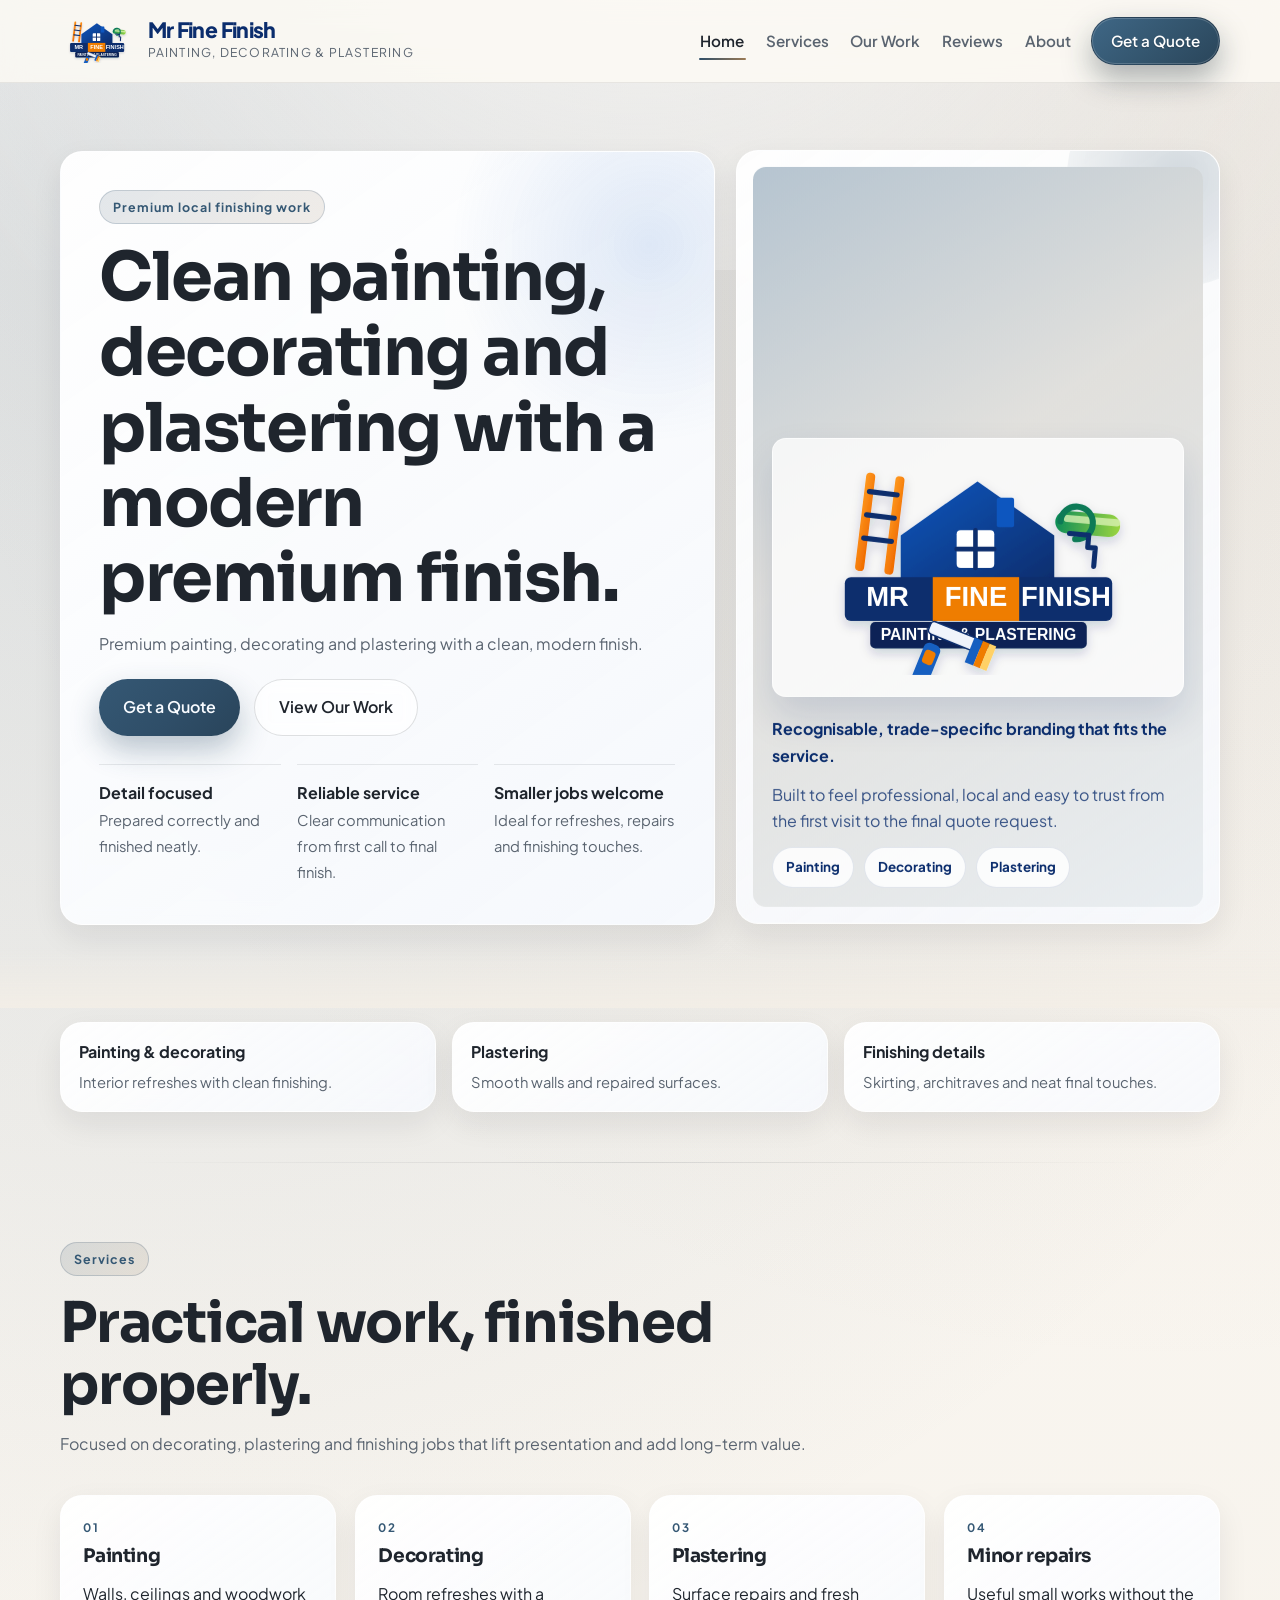
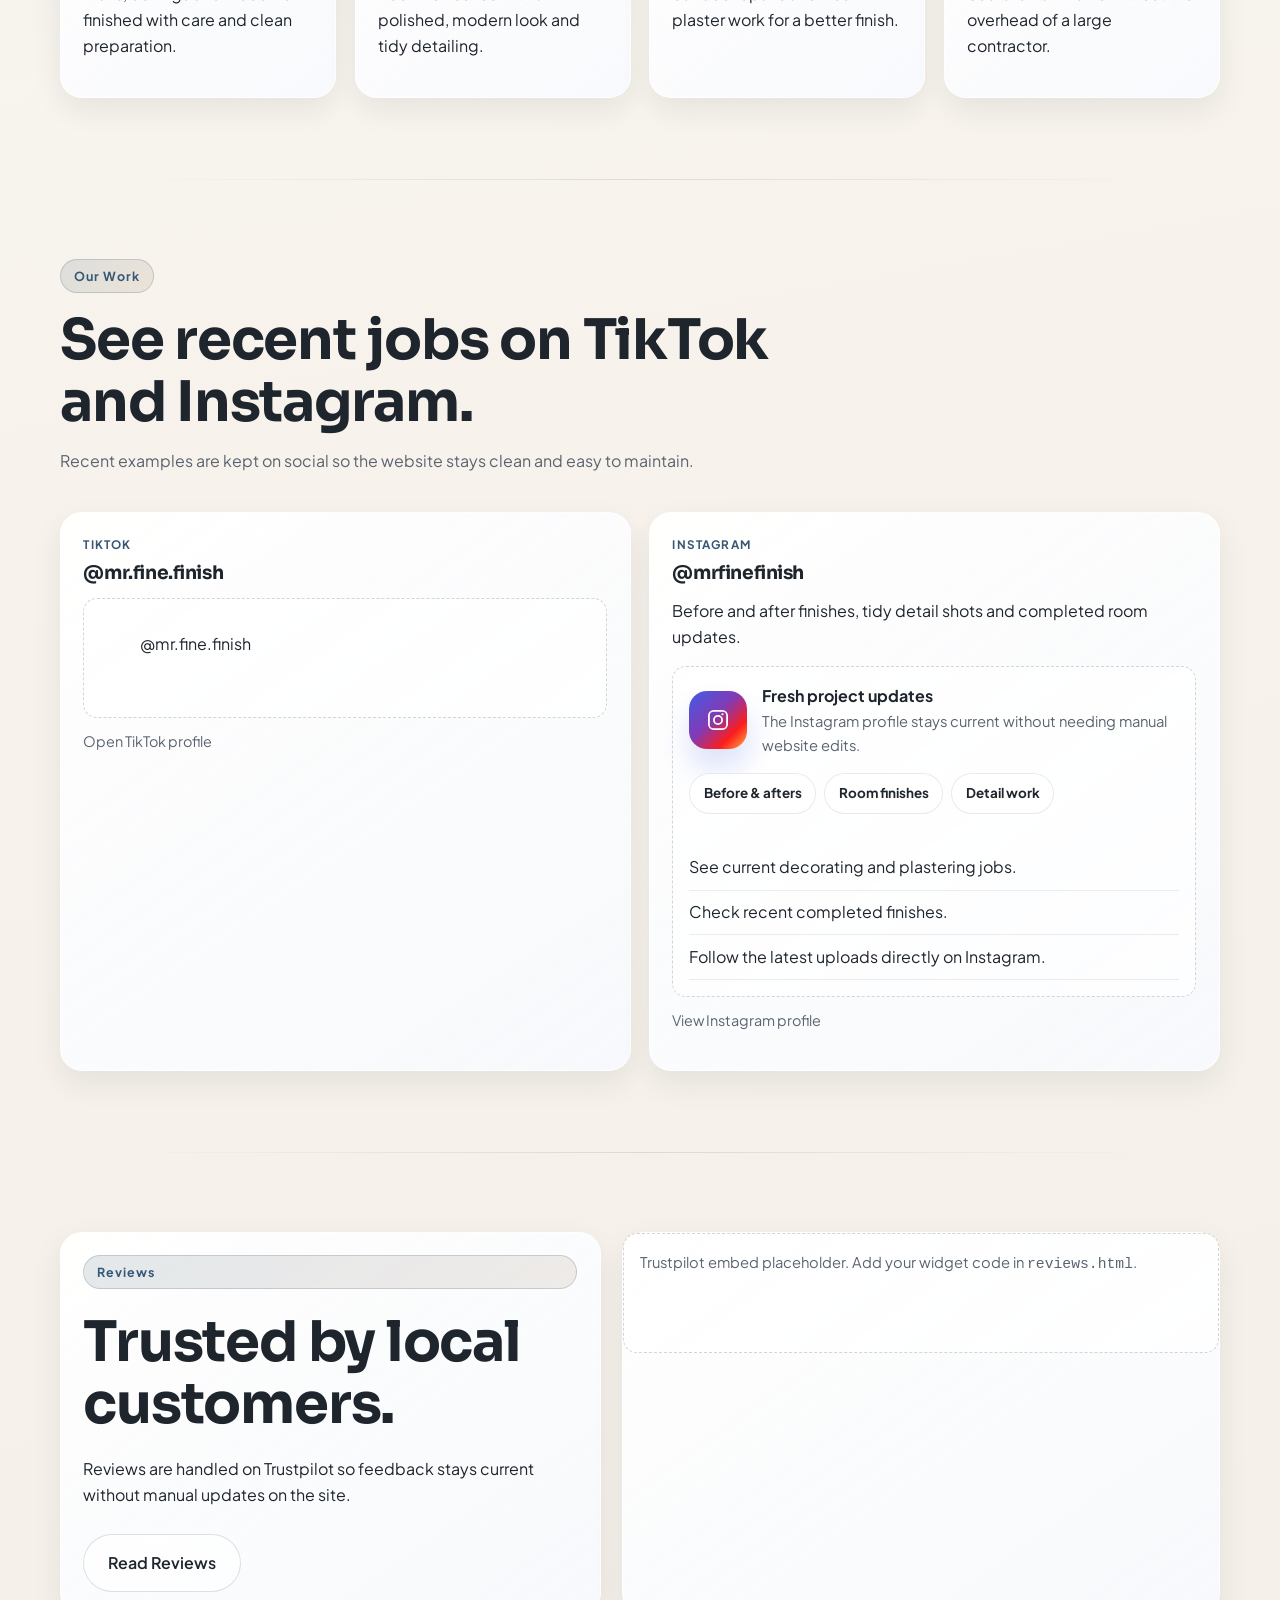
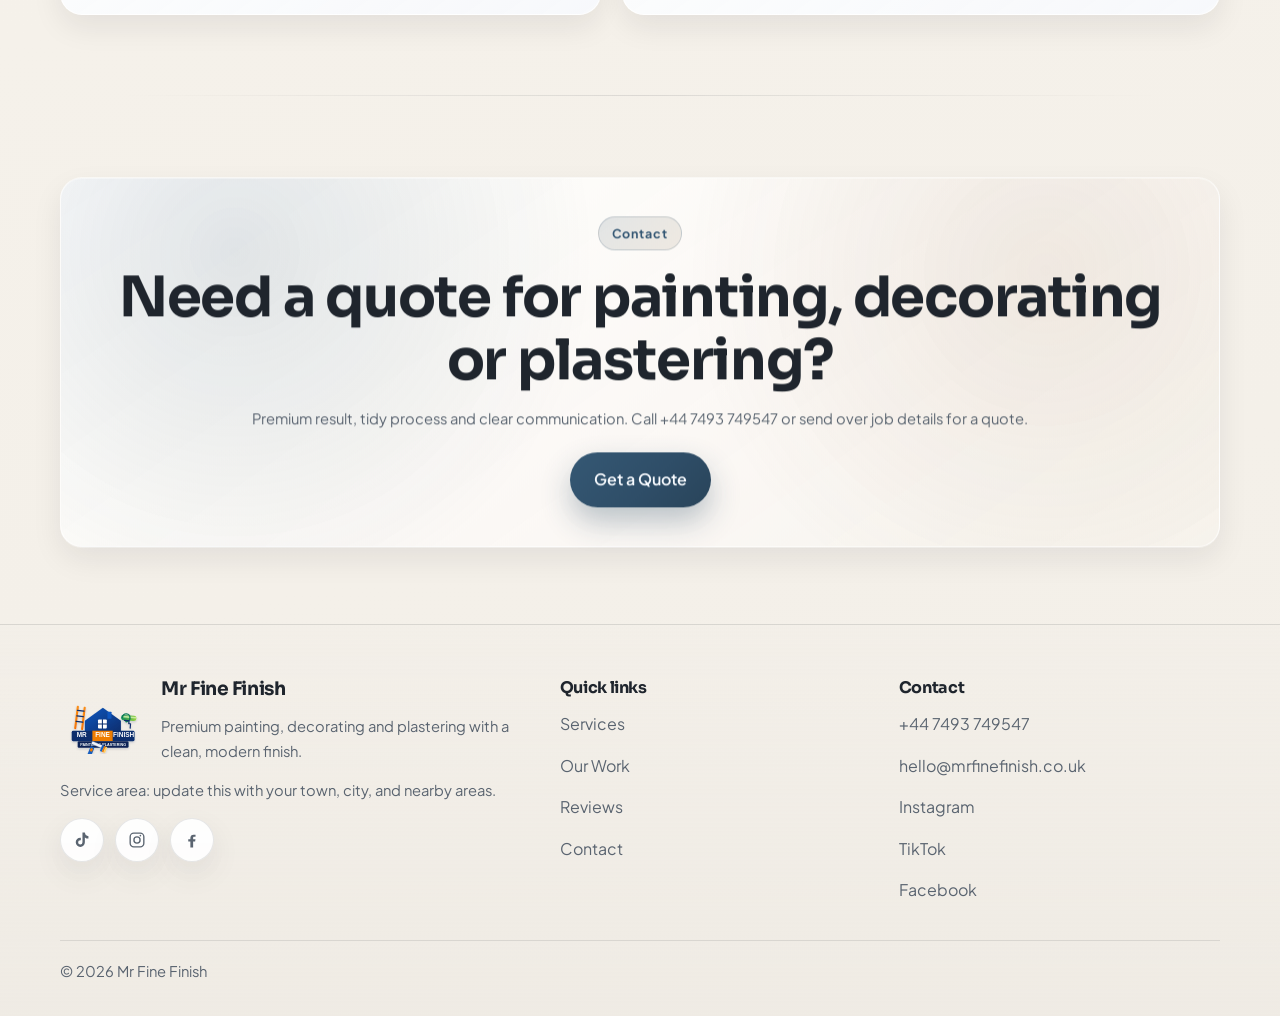
==== commit 6ddd3e2b: "update" ====
--- a/index.html
+++ b/index.html
@@ -60,7 +60,7 @@
               </div>
               <div class="hero-visual-copy">
                 <strong>Recognisable, trade-specific branding that fits the service.</strong>
-                <p>The logo works best as a trust signal in the header, a hero anchor on the homepage, and a simpler mark in the browser tab.</p>
+                <p>Built to feel professional, local and easy to trust from the first visit to the final quote request.</p>
                 <div class="hero-highlights">
                   <span>Painting</span>
                   <span>Decorating</span>
@@ -121,11 +121,31 @@
           <article class="social-card">
             <div class="kicker">Instagram</div>
             <h3>@mrfinefinish</h3>
-            <p>Recent before and after finishes, detail work and completed rooms.</p>
+            <p>Before and after finishes, tidy detail shots and completed room updates.</p>
             <div class="embed-box">
-              <div class="instagram-feed" data-instagram-feed data-post-limit="2"></div>
-            </div>
-            <p class="embed-note" data-instagram-fallback hidden><a data-instagram-link href="https://www.instagram.com/mrfinefinish" target="_blank" rel="noreferrer">View Instagram profile</a></p>
+              <div class="social-profile-card">
+                <div class="social-profile-top">
+                  <div class="social-profile-mark" aria-hidden="true">
+                    <svg viewBox="0 0 24 24"><path d="M7.75 2h8.5A5.76 5.76 0 0 1 22 7.75v8.5A5.76 5.76 0 0 1 16.25 22h-8.5A5.76 5.76 0 0 1 2 16.25v-8.5A5.76 5.76 0 0 1 7.75 2Zm-.2 1.8A3.75 3.75 0 0 0 3.8 7.55v8.9a3.75 3.75 0 0 0 3.75 3.75h8.9a3.75 3.75 0 0 0 3.75-3.75v-8.9a3.75 3.75 0 0 0-3.75-3.75h-8.9Zm8.95 1.35a1.1 1.1 0 1 1 0 2.2 1.1 1.1 0 0 1 0-2.2ZM12 7a5 5 0 1 1 0 10 5 5 0 0 1 0-10Zm0 1.8A3.2 3.2 0 1 0 12 15.2 3.2 3.2 0 0 0 12 8.8Z"/></svg>
+                  </div>
+                  <div>
+                    <strong>Fresh project updates</strong>
+                    <p class="small-text">The Instagram profile stays current without needing manual website edits.</p>
+                  </div>
+                </div>
+                <div class="profile-badges">
+                  <span>Before &amp; afters</span>
+                  <span>Room finishes</span>
+                  <span>Detail work</span>
+                </div>
+                <ul class="list-clean">
+                  <li>See current decorating and plastering jobs.</li>
+                  <li>Check recent completed finishes.</li>
+                  <li>Follow the latest uploads directly on Instagram.</li>
+                </ul>
+              </div>
+            </div>
+            <p class="embed-note"><a data-instagram-link href="https://www.instagram.com/mrfinefinish" target="_blank" rel="noreferrer">View Instagram profile</a></p>
           </article>
         </div>
       </div>
@@ -201,7 +221,6 @@
       </div>
       <div class="footer-bottom">
         <span>&copy; <span data-current-year></span> <span data-business-name>Mr Fine Finish</span></span>
-        <span>Website name: <span data-website-name>mrfinefinish</span></span>
       </div>
     </div>
   </footer>
--- a/css/styles.css
+++ b/css/styles.css
@@ -718,6 +718,56 @@
   position: relative;
 }
 
+.social-profile-card {
+  display: grid;
+  gap: 1rem;
+  min-height: 100%;
+}
+
+.social-profile-top {
+  display: grid;
+  grid-template-columns: auto 1fr;
+  gap: 0.9rem;
+  align-items: center;
+}
+
+.social-profile-top p {
+  margin: 0;
+}
+
+.social-profile-mark {
+  width: 58px;
+  height: 58px;
+  border-radius: 18px;
+  display: inline-flex;
+  align-items: center;
+  justify-content: center;
+  color: #fff;
+  background: linear-gradient(135deg, #405de6 0%, #833ab4 45%, #fd1d1d 75%, #fcb045 100%);
+  box-shadow: 0 18px 28px rgba(64, 93, 230, 0.18);
+}
+
+.social-profile-mark svg {
+  width: 24px;
+  height: 24px;
+  fill: currentColor;
+}
+
+.profile-badges {
+  display: flex;
+  flex-wrap: wrap;
+  gap: 0.55rem;
+}
+
+.profile-badges span {
+  padding: 0.52rem 0.82rem;
+  border-radius: 999px;
+  background: rgba(255, 255, 255, 0.92);
+  border: 1px solid rgba(17, 24, 36, 0.09);
+  font-size: 0.84rem;
+  font-weight: 700;
+}
+
 .instagram-feed {
   display: grid;
   gap: 0.85rem;
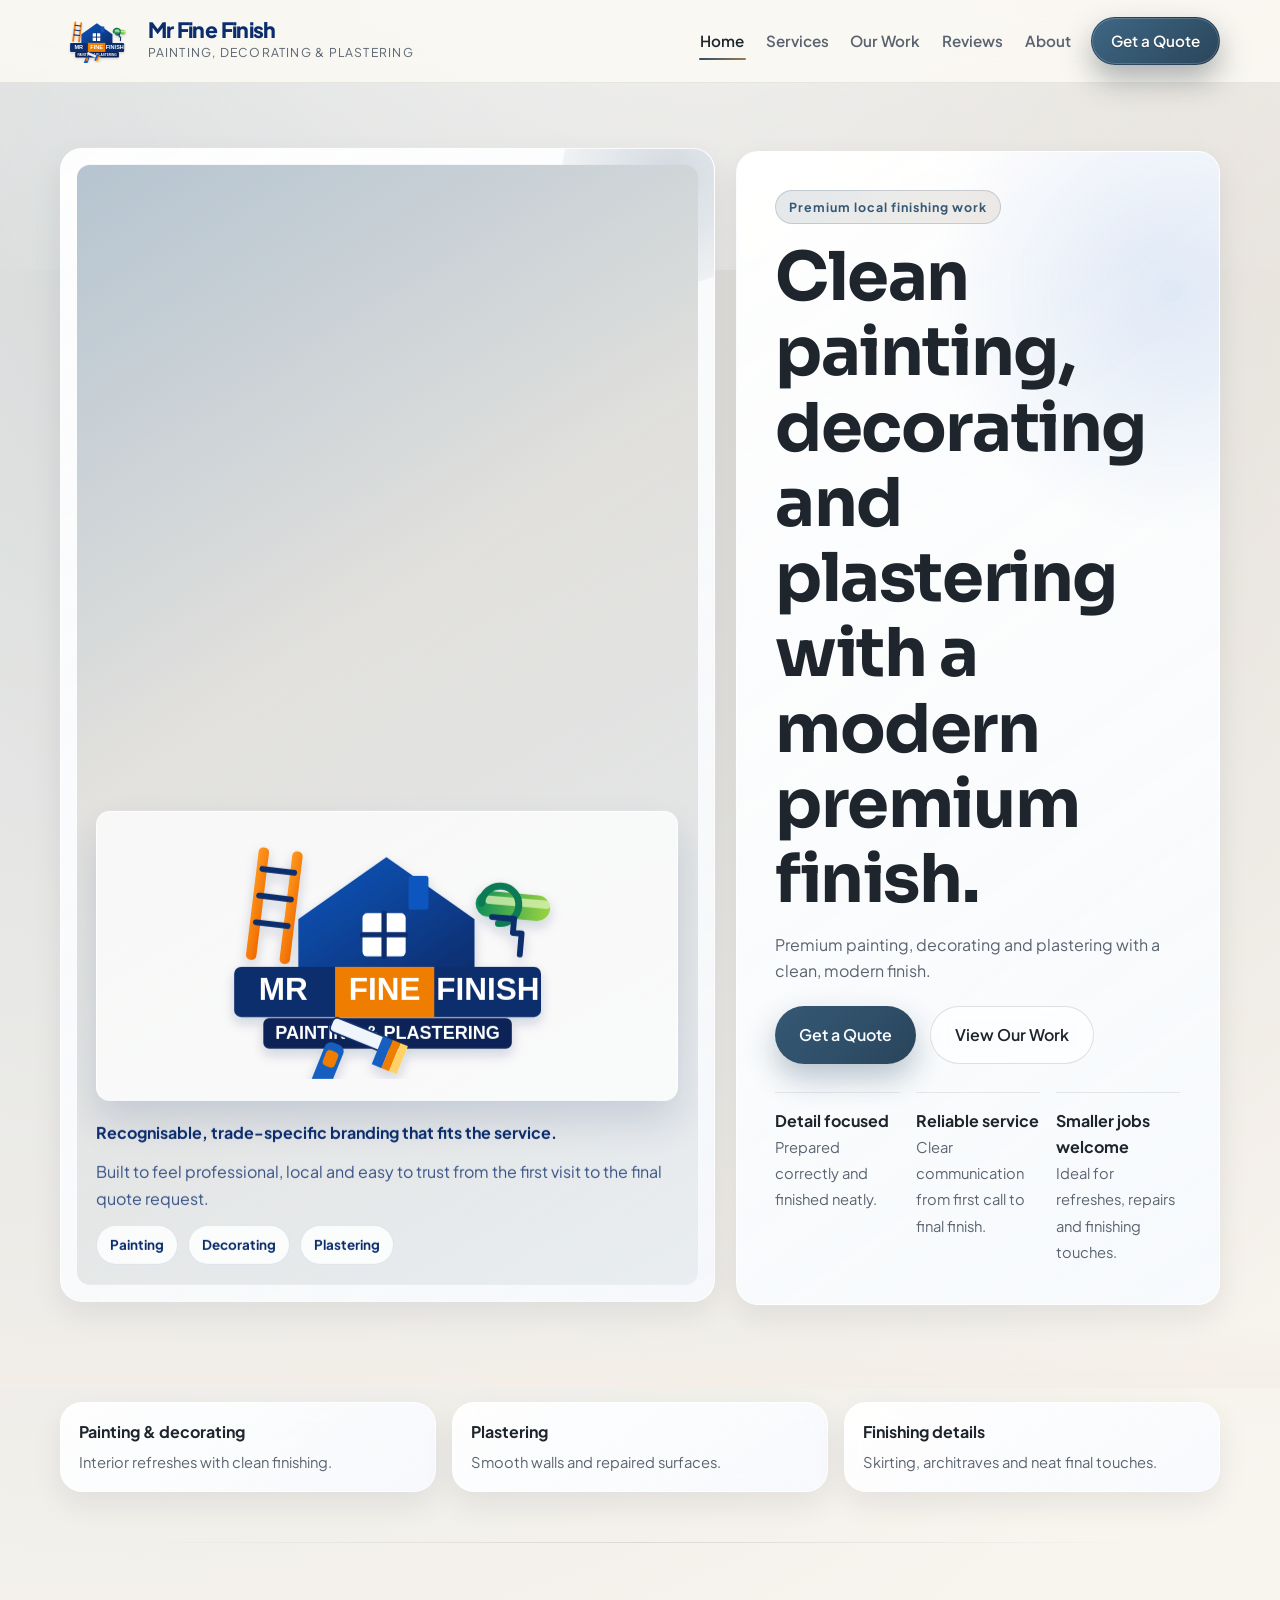
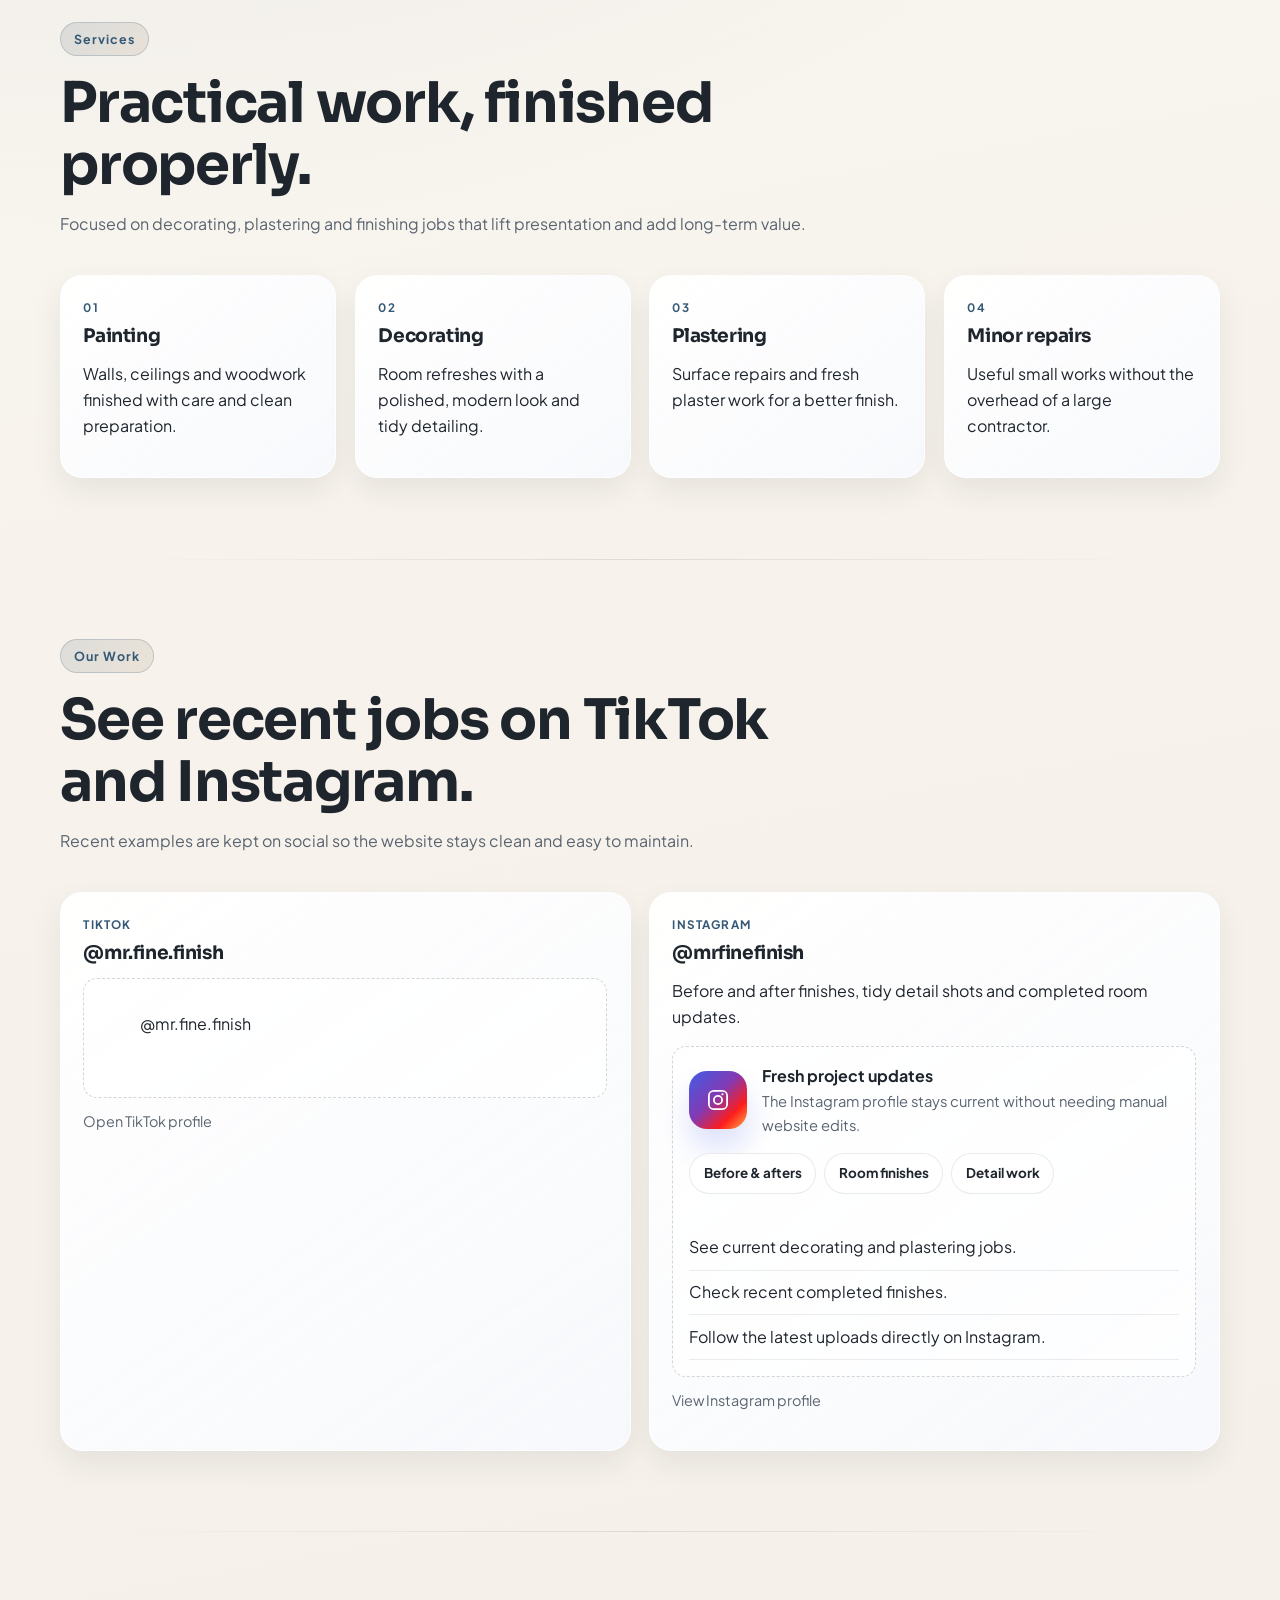
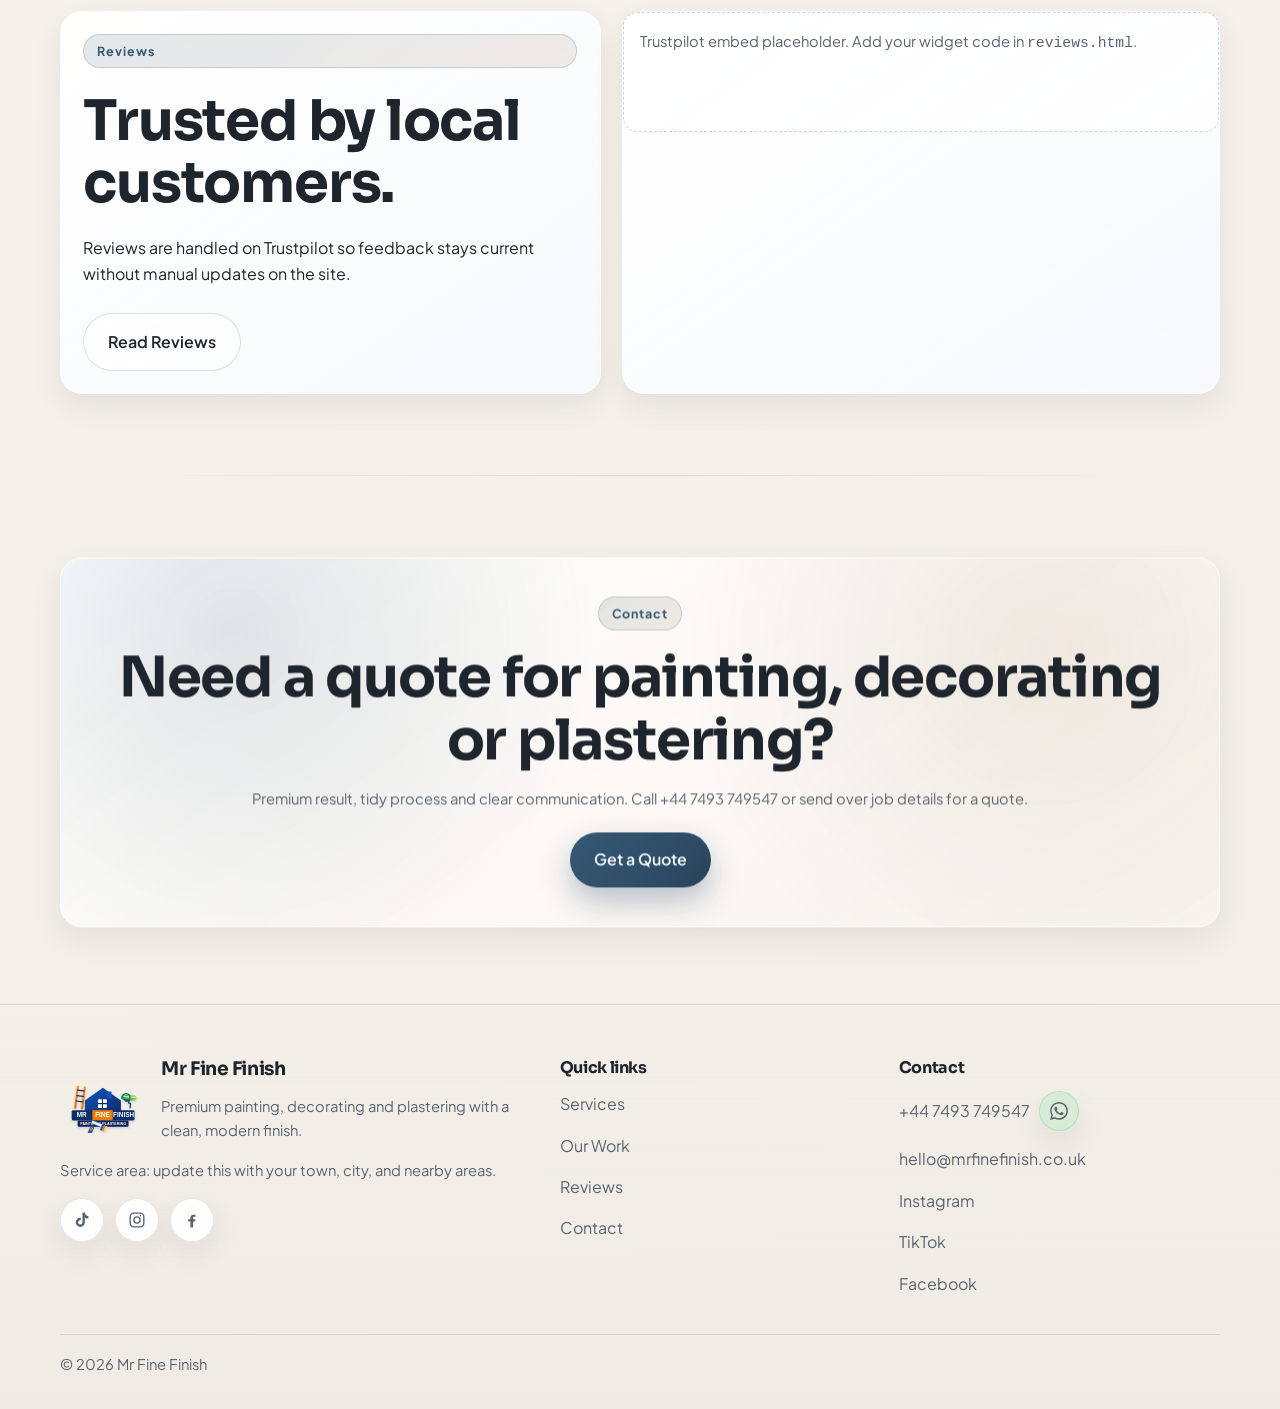
==== commit 5fb0f4a6: "contact page and home page her panel swap" ====
--- a/index.html
+++ b/index.html
@@ -37,6 +37,22 @@
     <section class="hero">
       <div class="container">
         <div class="hero-grid">
+          <aside class="hero-card hero-visual" aria-label="Mr Fine Finish brand panel">
+            <div class="hero-visual-inner hero-brand-lockup">
+              <div class="hero-logo-frame">
+                <img class="hero-logo" src="assets/logo-full.svg" alt="Mr Fine Finish Painting and Plastering logo">
+              </div>
+              <div class="hero-visual-copy">
+                <strong>Recognisable, trade-specific branding that fits the service.</strong>
+                <p>Built to feel professional, local and easy to trust from the first visit to the final quote request.</p>
+                <div class="hero-highlights">
+                  <span>Painting</span>
+                  <span>Decorating</span>
+                  <span>Plastering</span>
+                </div>
+              </div>
+            </div>
+          </aside>
           <div class="hero-card hero-card-main">
             <div class="eyebrow">Premium local finishing work</div>
             <div class="hero-copy">
@@ -53,22 +69,6 @@
               </div>
             </div>
           </div>
-          <aside class="hero-card hero-visual" aria-label="Mr Fine Finish brand panel">
-            <div class="hero-visual-inner hero-brand-lockup">
-              <div class="hero-logo-frame">
-                <img class="hero-logo" src="assets/logo-full.svg" alt="Mr Fine Finish Painting and Plastering logo">
-              </div>
-              <div class="hero-visual-copy">
-                <strong>Recognisable, trade-specific branding that fits the service.</strong>
-                <p>Built to feel professional, local and easy to trust from the first visit to the final quote request.</p>
-                <div class="hero-highlights">
-                  <span>Painting</span>
-                  <span>Decorating</span>
-                  <span>Plastering</span>
-                </div>
-              </div>
-            </div>
-          </aside>
         </div>
       </div>
     </section>
@@ -212,7 +212,7 @@
         </div>
         <div>
           <h4>Contact</h4>
-          <p><a data-phone-link href="tel:+447493749547"><span data-phone-display>+44 7493 749547</span></a></p>
+          <p><span class="contact-inline"><a data-phone-link href="tel:+447493749547"><span data-phone-display>+44 7493 749547</span></a><a class="whatsapp-link" data-whatsapp-link href="https://wa.me/447493749547" target="_blank" rel="noreferrer" aria-label="Chat on WhatsApp"><svg viewBox="0 0 24 24" aria-hidden="true"><path d="M20.52 3.48A11.86 11.86 0 0 0 12.06 0C5.55 0 .25 5.29.25 11.8c0 2.08.54 4.11 1.57 5.9L0 24l6.5-1.7a11.78 11.78 0 0 0 5.56 1.42h.01c6.5 0 11.8-5.29 11.8-11.8 0-3.15-1.23-6.1-3.35-8.44Zm-8.46 18.25h-.01a9.9 9.9 0 0 1-5.05-1.39l-.36-.21-3.86 1.01 1.03-3.76-.23-.38a9.86 9.86 0 0 1-1.52-5.2c0-5.45 4.44-9.88 9.9-9.88 2.64 0 5.12 1.02 6.98 2.9a9.8 9.8 0 0 1 2.88 6.98c0 5.45-4.44 9.89-9.88 9.89Zm5.42-7.4c-.3-.15-1.78-.88-2.06-.98-.28-.1-.48-.15-.68.15-.2.3-.78.98-.95 1.18-.18.2-.35.22-.65.07-.3-.15-1.25-.46-2.38-1.48-.88-.78-1.47-1.74-1.65-2.04-.17-.3-.02-.46.13-.61.14-.14.3-.35.45-.53.15-.18.2-.3.3-.5.1-.2.05-.38-.02-.53-.08-.15-.68-1.64-.94-2.25-.25-.6-.5-.52-.68-.53h-.58c-.2 0-.53.08-.8.38-.28.3-1.06 1.04-1.06 2.52 0 1.48 1.08 2.92 1.23 3.12.15.2 2.1 3.21 5.1 4.5.71.3 1.27.48 1.7.61.71.22 1.36.19 1.87.11.57-.08 1.78-.73 2.03-1.44.25-.71.25-1.33.17-1.45-.08-.12-.28-.2-.58-.35Z"/></svg></a></span></p>
           <p><a data-email-link href="mailto:hello@mrfinefinish.co.uk"><span data-email>hello@mrfinefinish.co.uk</span></a></p>
           <p><a data-instagram-link href="https://www.instagram.com/mrfinefinish" target="_blank" rel="noreferrer">Instagram</a></p>
           <p><a data-tiktok-link href="https://www.tiktok.com/@mr.fine.finish" target="_blank" rel="noreferrer">TikTok</a></p>
--- a/css/styles.css
+++ b/css/styles.css
@@ -625,18 +625,18 @@
 
 .about-photo-frame {
   min-height: 540px;
+  width: 100%;
   height: 100%;
   border-radius: calc(var(--radius) - 8px);
   border: 1px solid rgba(255, 255, 255, 0.72);
   box-shadow: var(--shadow);
-  background:
-    linear-gradient(180deg, rgba(17, 24, 36, 0.08), rgba(17, 24, 36, 0.24)),
-    linear-gradient(145deg, rgba(47, 78, 104, 0.18), rgba(154, 122, 85, 0.08)),
-    url("../assets/about-mohammed.jpg");
-  background-size: cover;
-  background-position: 26% center;
+  object-fit: cover;
+  object-position: 26% center;
   overflow: hidden;
   position: relative;
+  background:
+    linear-gradient(145deg, rgba(47, 78, 104, 0.18), rgba(154, 122, 85, 0.08)),
+    linear-gradient(145deg, #dce6ee 0%, #eef2f4 42%, #d8e0e6 100%);
 }
 
 .about-photo-frame::after {
@@ -973,6 +973,44 @@
 }
 
 .social-icon-link svg {
+  width: 18px;
+  height: 18px;
+  fill: currentColor;
+}
+
+.contact-inline {
+  display: inline-flex;
+  align-items: center;
+  gap: 0.6rem;
+  flex-wrap: wrap;
+}
+
+.whatsapp-link {
+  width: 40px;
+  height: 40px;
+  border-radius: 50%;
+  border: 1px solid rgba(37, 211, 102, 0.24);
+  background: rgba(37, 211, 102, 0.12);
+  display: inline-flex;
+  align-items: center;
+  justify-content: center;
+  color: #128c4a;
+  box-shadow: var(--shadow-soft);
+  transition: transform 0.25s ease, border-color 0.25s ease, background-color 0.25s ease, box-shadow 0.25s ease;
+}
+
+.whatsapp-link::after {
+  display: none;
+}
+
+.whatsapp-link:hover {
+  transform: translateY(-2px);
+  border-color: rgba(18, 140, 74, 0.34);
+  background: rgba(37, 211, 102, 0.2);
+  box-shadow: 0 16px 26px rgba(18, 140, 74, 0.18);
+}
+
+.whatsapp-link svg {
   width: 18px;
   height: 18px;
   fill: currentColor;
@@ -1119,7 +1157,7 @@
   .hero-actions .button { width: 100%; }
   .about-photo-frame {
     min-height: 420px;
-    background-position: 22% center;
+    object-position: 22% center;
   }
   .footer-brand { align-items: flex-start; }
   .footer-logo { width: 72px; }
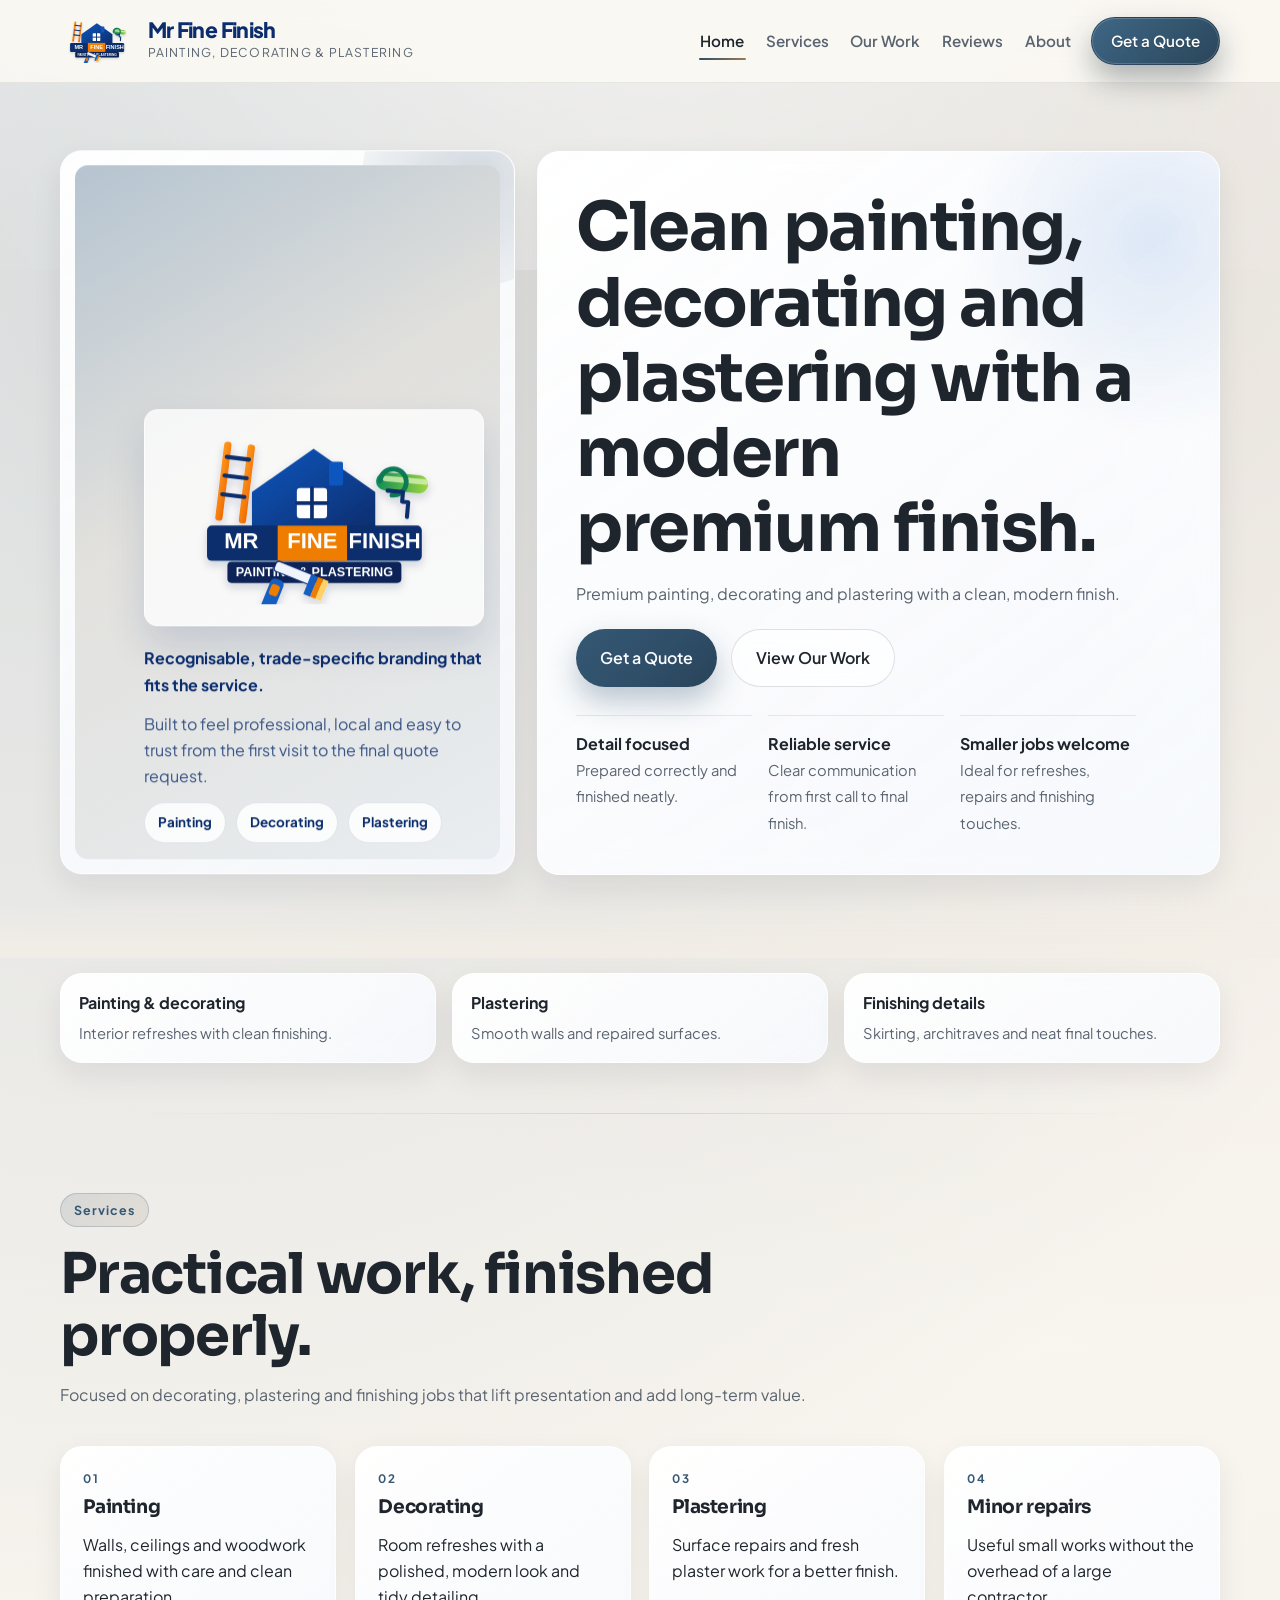
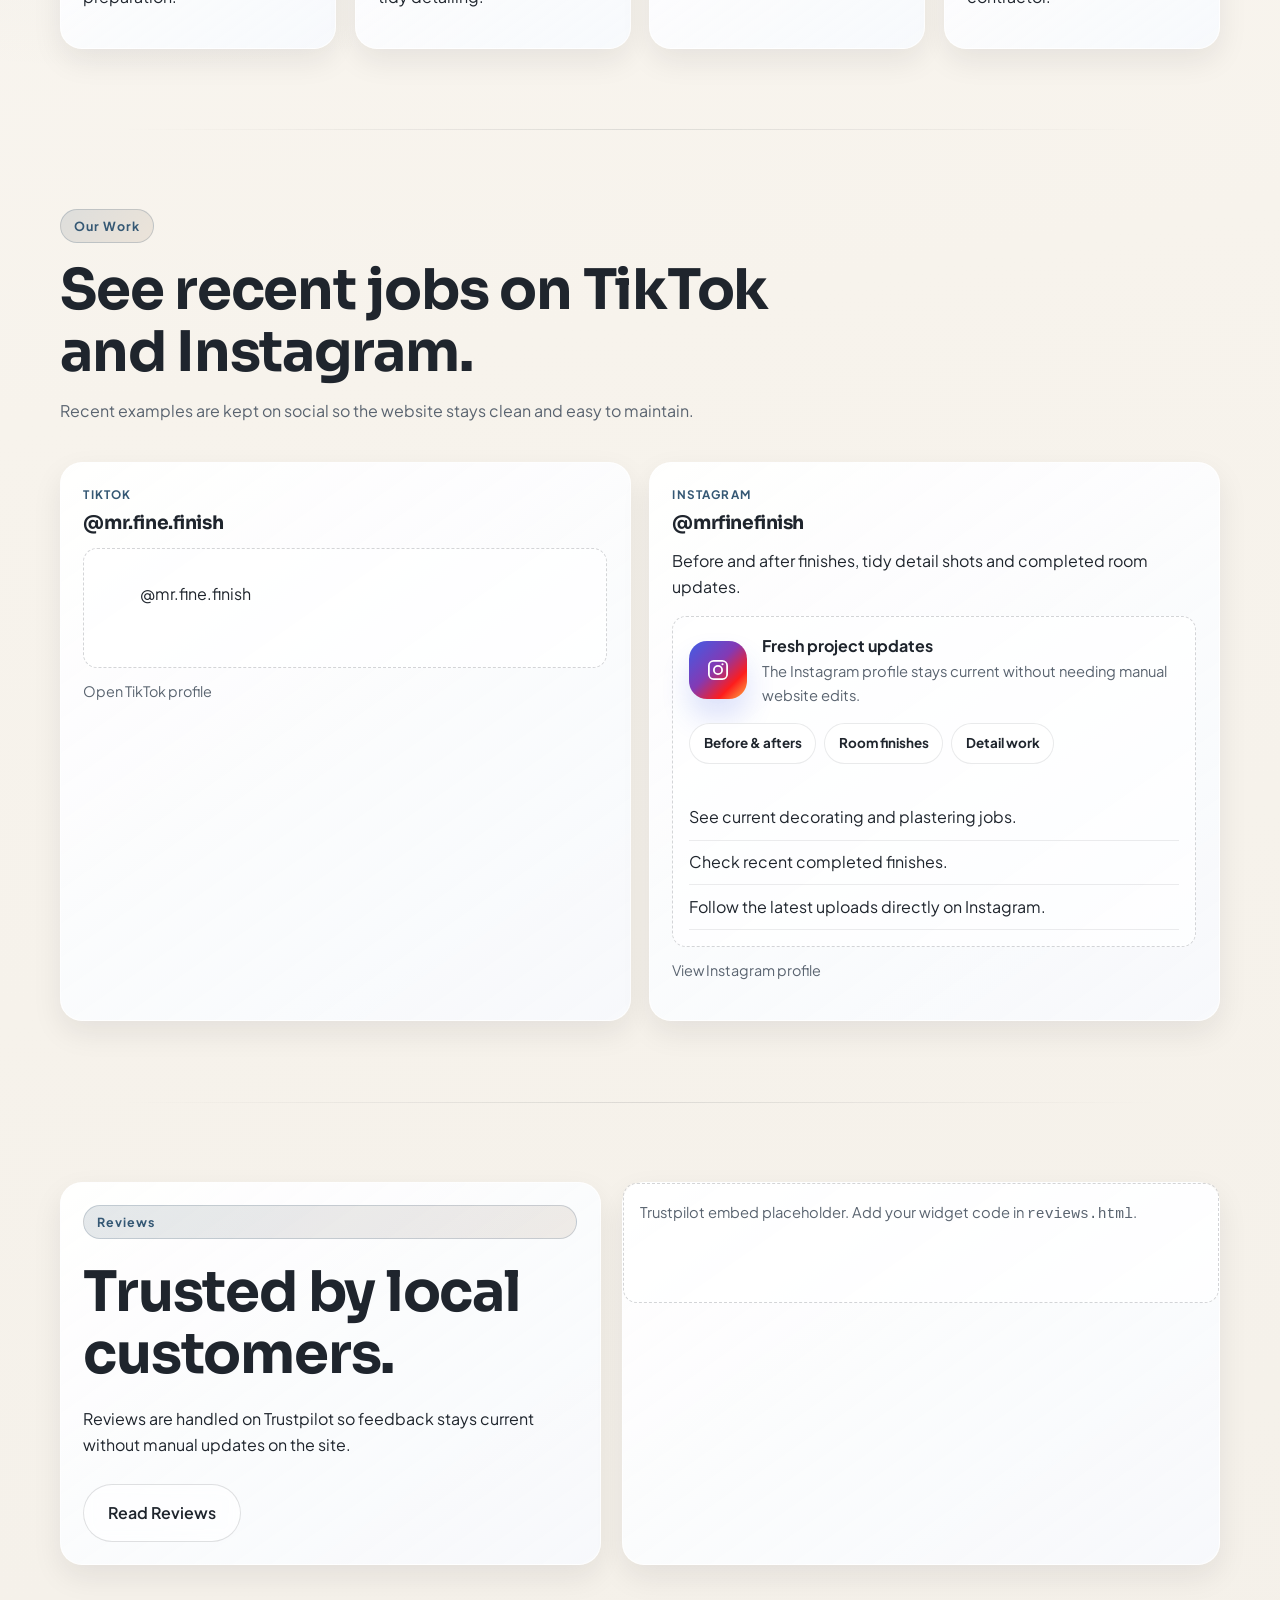
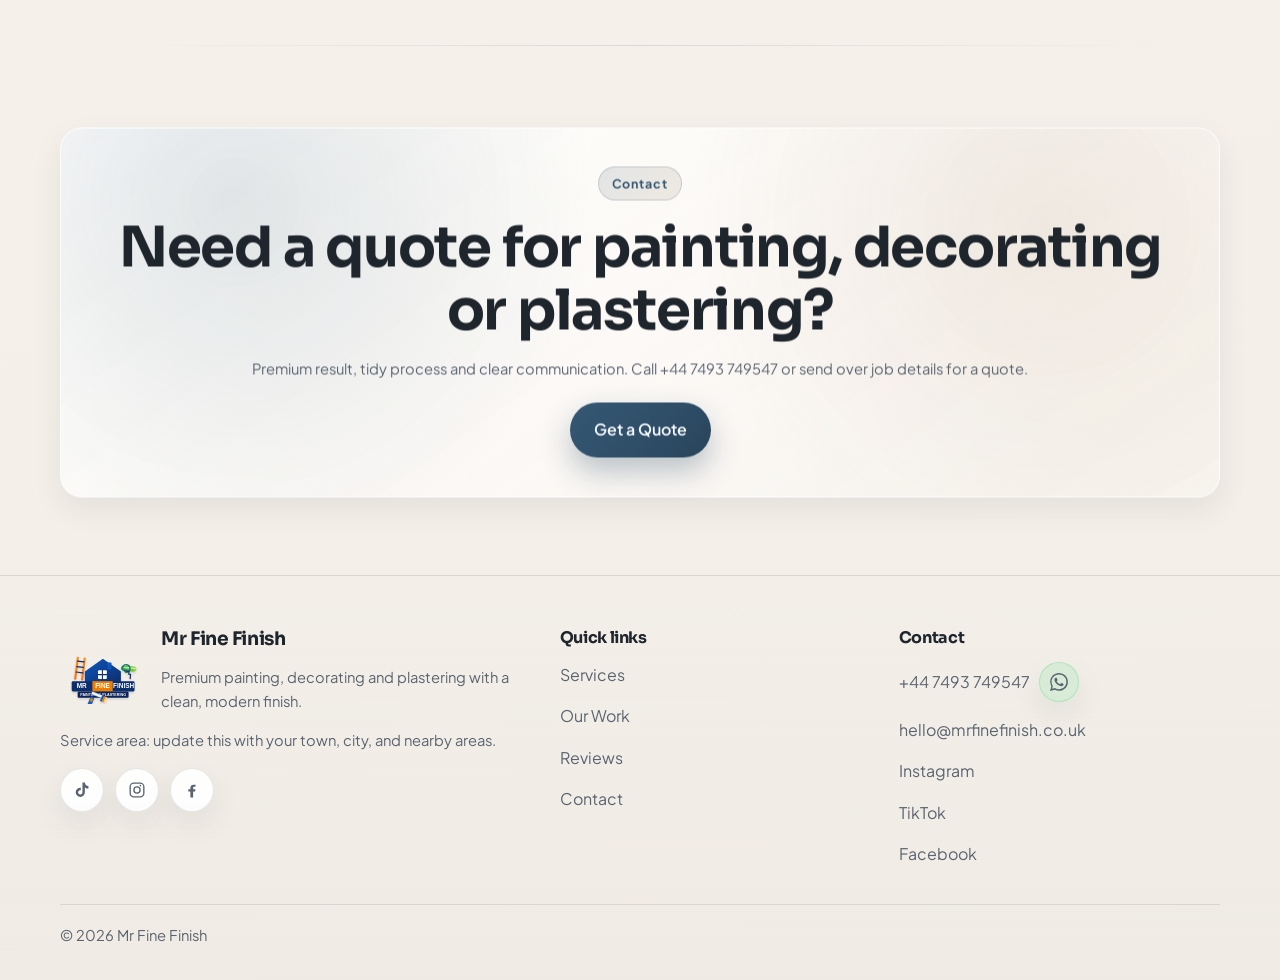
==== commit b4628a89: "removing Premium local finishing work" ====
--- a/index.html
+++ b/index.html
@@ -54,7 +54,6 @@
             </div>
           </aside>
           <div class="hero-card hero-card-main">
-            <div class="eyebrow">Premium local finishing work</div>
             <div class="hero-copy">
               <h1>Clean painting, decorating and plastering with a modern premium finish.</h1>
               <p data-tagline>Premium painting, decorating and plastering with a clean, modern finish.</p>
--- a/css/styles.css
+++ b/css/styles.css
@@ -347,7 +347,7 @@
 .hero-grid {
   display: grid;
   gap: 1.35rem;
-  grid-template-columns: 1.15fr 0.85fr;
+  grid-template-columns: minmax(0, 0.8fr) minmax(0, 1.2fr);
   align-items: stretch;
 }
 
@@ -396,9 +396,13 @@
 }
 
 .hero-card { padding: clamp(1.5rem, 3vw, 2.6rem); }
-.hero-copy { max-width: 680px; }
+.hero-copy { max-width: 560px; }
 
 .hero-card-main {
+  display: flex;
+  flex-direction: column;
+  align-items: flex-start;
+  justify-content: center;
   background:
     radial-gradient(circle at 90% 12%, rgba(15, 87, 191, 0.12), transparent 22%),
     linear-gradient(145deg, rgba(255, 255, 255, 0.97), rgba(247, 250, 255, 0.9));
@@ -428,7 +432,7 @@
 .hero-visual {
   overflow: hidden;
   min-height: 100%;
-  padding: 1rem;
+  padding: 0.9rem;
   position: relative;
 }
 
@@ -447,7 +451,7 @@
 .hero-visual-inner {
   min-height: 100%;
   border-radius: calc(var(--radius) - 9px);
-  padding: 1.2rem;
+  padding: 1rem;
   background:
     linear-gradient(150deg, rgba(47, 78, 104, 0.22), rgba(154, 122, 85, 0.14) 42%, rgba(255, 255, 255, 0.45)),
     linear-gradient(145deg, #dce6ee 0%, #eef2f4 42%, #d8e0e6 100%);
@@ -471,10 +475,12 @@
   background: rgba(255, 255, 255, 0.76);
   border: 1px solid rgba(255, 255, 255, 0.72);
   box-shadow: 0 20px 38px rgba(11, 45, 109, 0.14);
+  max-width: 340px;
+  margin: 0 auto;
 }
 
 .hero-logo {
-  width: min(100%, 420px);
+  width: min(100%, 300px);
   margin: 0 auto;
 }
 
@@ -482,6 +488,8 @@
   display: grid;
   gap: 0.8rem;
   color: var(--brand-blue);
+  max-width: 340px;
+  margin: 0 auto;
 }
 
 .hero-visual-copy p {
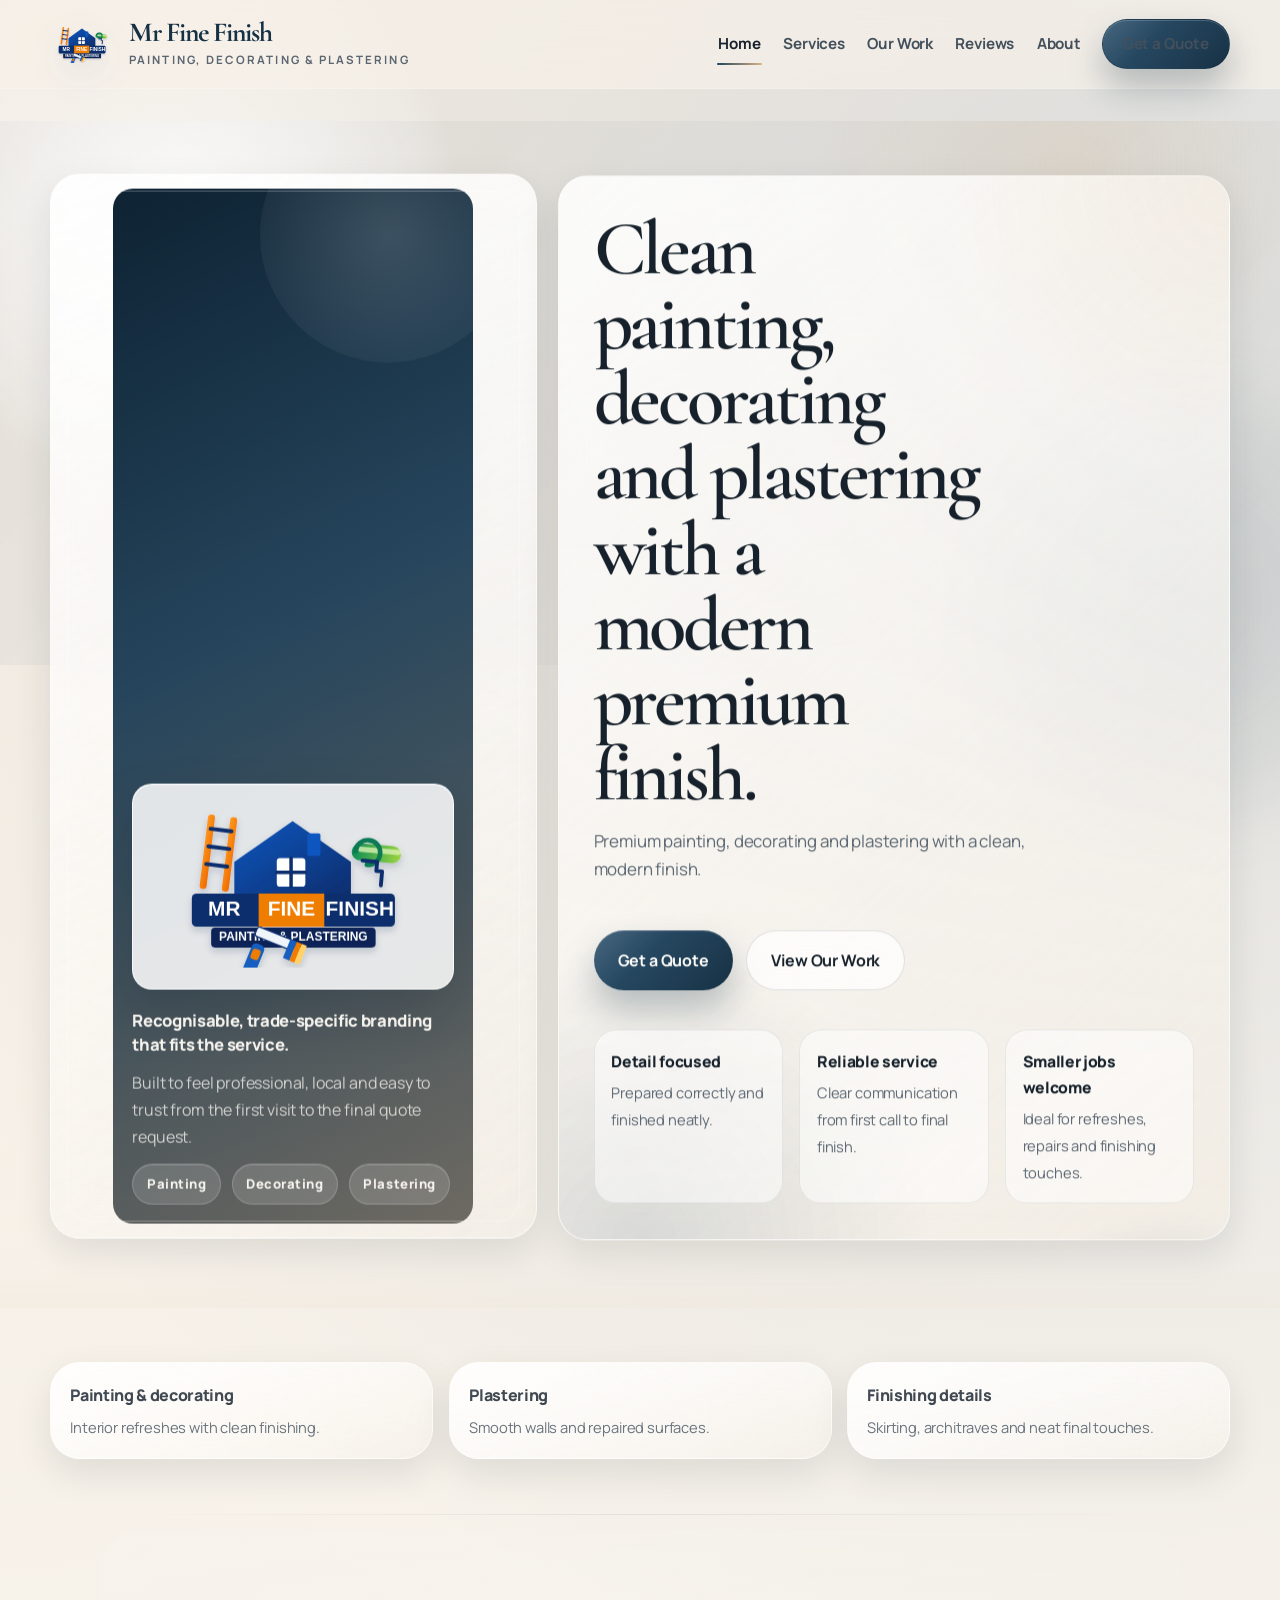
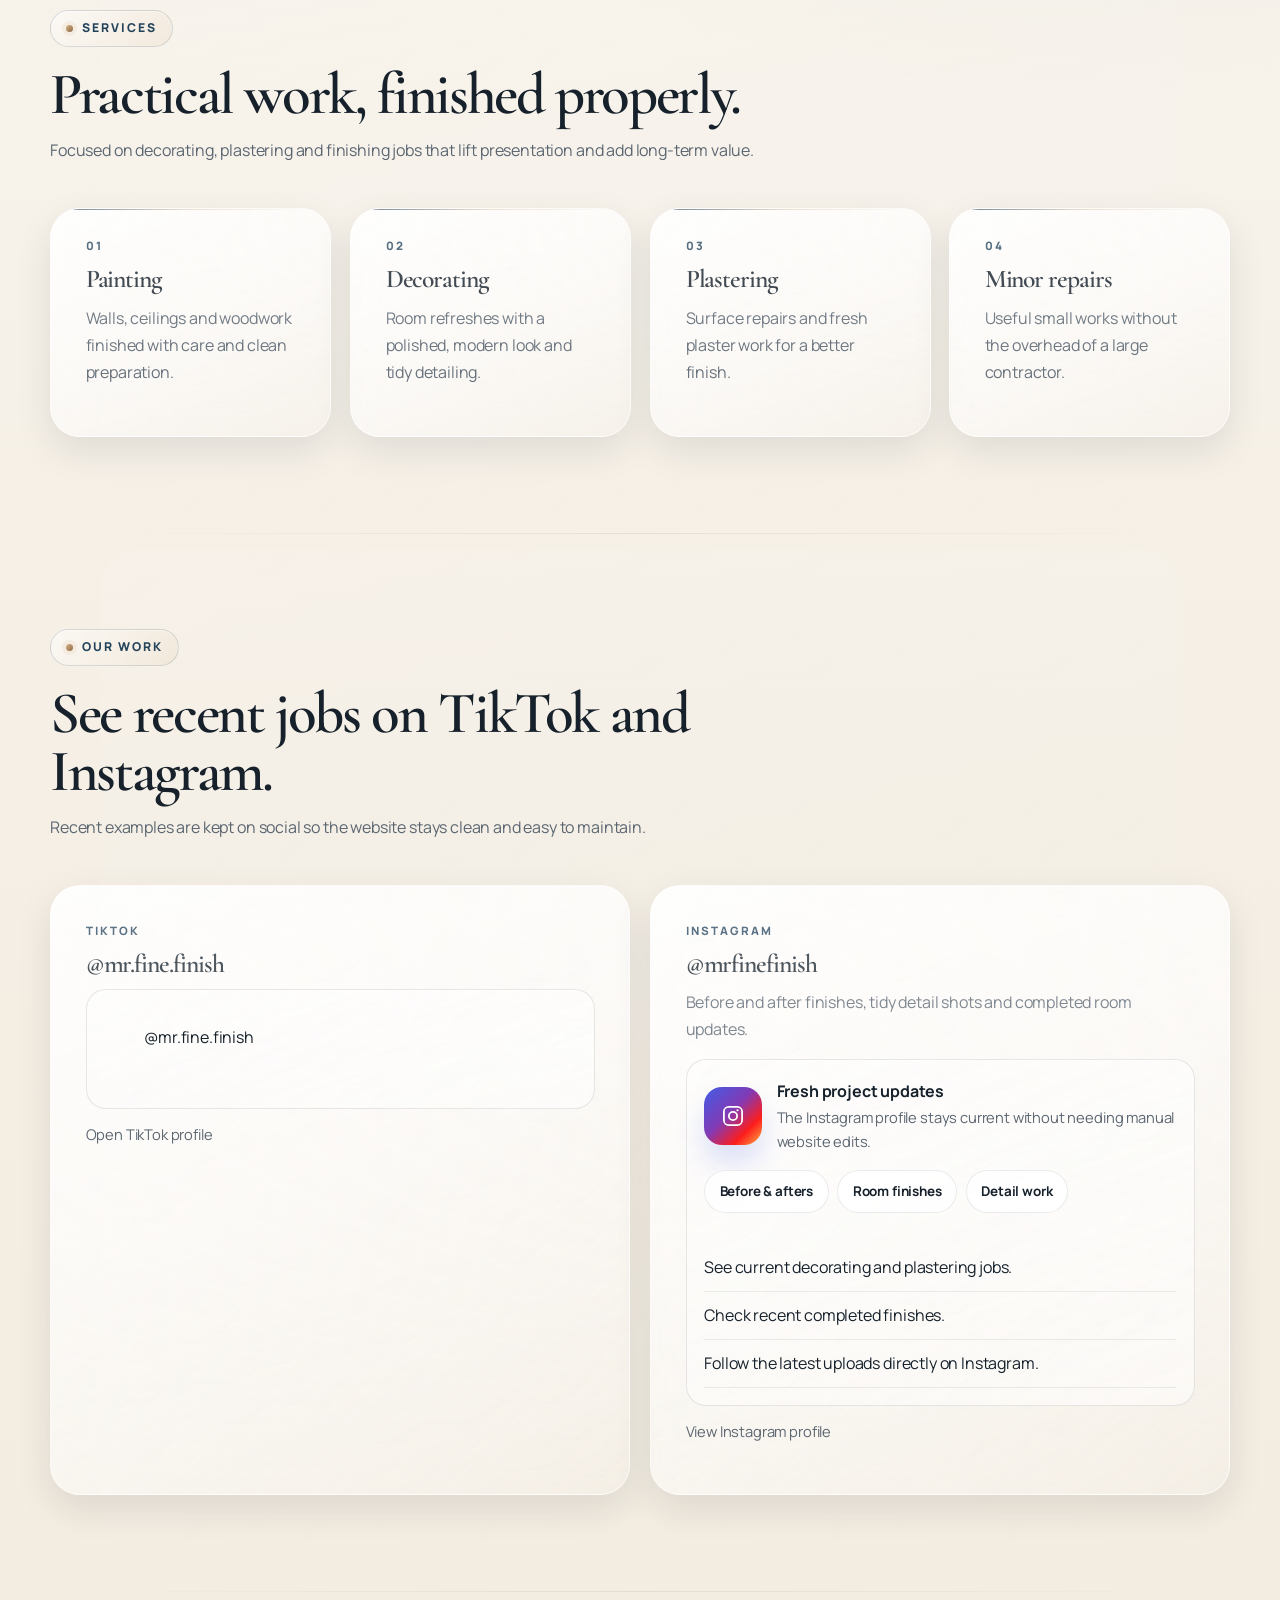
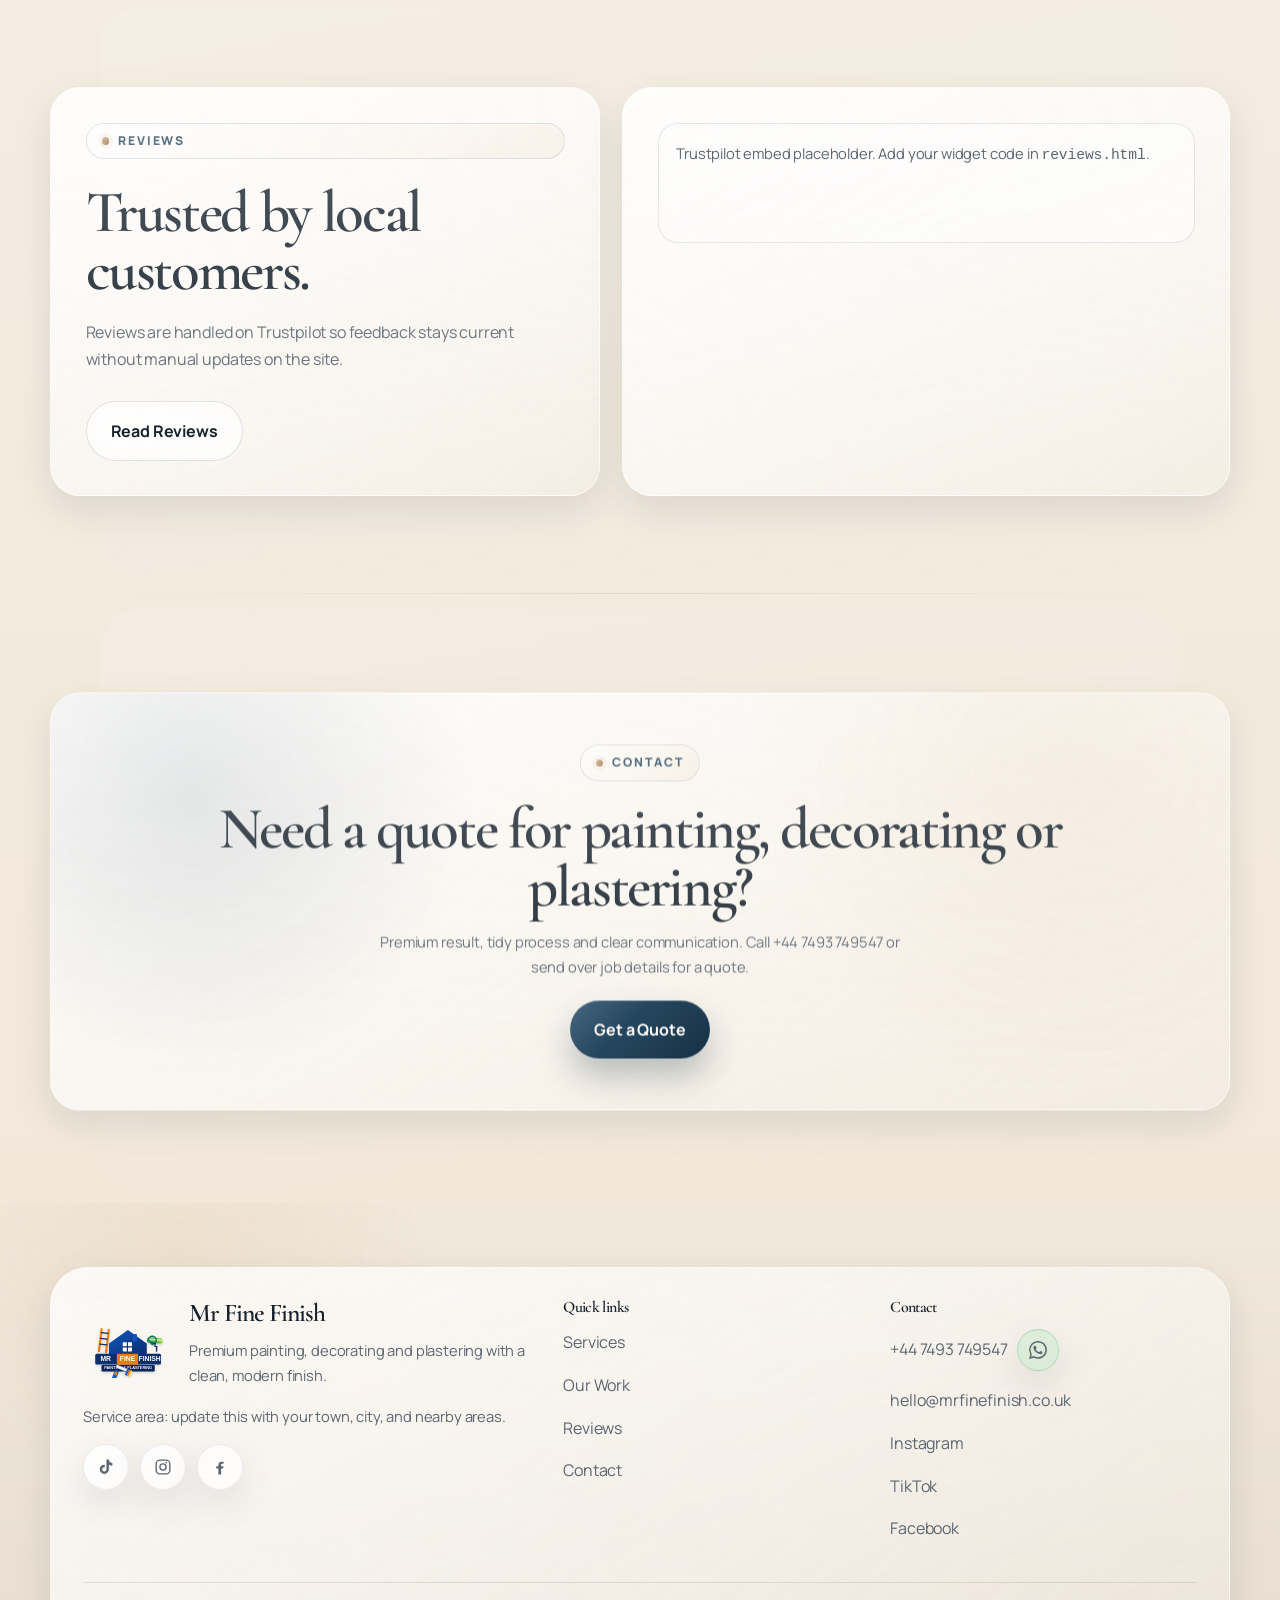
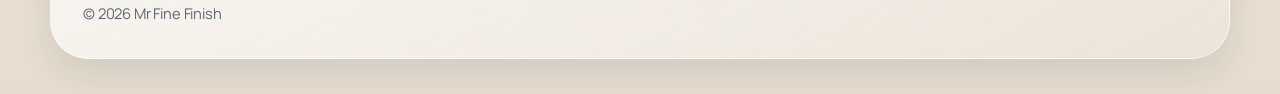
==== commit bbdbc3fd: "redesign test" ====
--- a/index.html
+++ b/index.html
@@ -8,10 +8,10 @@
   <link rel="icon" href="assets/favicon.svg" type="image/svg+xml">
   <link rel="preconnect" href="https://fonts.googleapis.com">
   <link rel="preconnect" href="https://fonts.gstatic.com" crossorigin>
-  <link href="https://fonts.googleapis.com/css2?family=Plus+Jakarta+Sans:wght@400;500;600;700;800&family=Sora:wght@600;700;800&display=swap" rel="stylesheet">
+  <link href="https://fonts.googleapis.com/css2?family=Cormorant+Garamond:wght@500;600;700&family=Manrope:wght@400;500;600;700;800&display=swap" rel="stylesheet">
   <link rel="stylesheet" href="css/styles.css">
 </head>
-<body>
+<body class="page-home">
   <header class="topbar">
     <div class="container nav">
       <a class="brand" href="index.html">
--- a/css/styles.css
+++ b/css/styles.css
@@ -1,55 +1,86 @@
 :root {
-  --bg: #f8f6f2;
-  --bg-soft: #efebe4;
-  --surface: rgba(255, 255, 255, 0.84);
-  --surface-strong: #ffffff;
-  --text: #1f252d;
-  --muted: #5a6470;
-  --line: rgba(31, 37, 45, 0.14);
-  --line-strong: rgba(31, 37, 45, 0.24);
-  --accent: #2f4e68;
-  --accent-2: #9a7a55;
-  --brand-blue: #0b2d6d;
-  --brand-blue-bright: #0f57bf;
-  --brand-orange: #ef7d00;
-  --brand-green: #4ea647;
-  --accent-soft: rgba(47, 78, 104, 0.12);
-  --glow: rgba(47, 78, 104, 0.22);
-  --shadow: 0 24px 54px rgba(23, 28, 35, 0.13);
-  --shadow-soft: 0 12px 30px rgba(23, 28, 35, 0.08);
-  --radius: 22px;
-  --max: 1160px;
-}
-
-* { box-sizing: border-box; }
-
-html { scroll-behavior: smooth; }
+  --bg: #f6f1e8;
+  --bg-deep: #ede3d2;
+  --bg-soft: #fbf8f3;
+  --surface: rgba(255, 251, 245, 0.72);
+  --surface-strong: rgba(255, 254, 251, 0.9);
+  --surface-solid: #fffdfa;
+  --surface-dark: #173144;
+  --text: #16212b;
+  --muted: #5b6671;
+  --muted-strong: #43505b;
+  --line: rgba(22, 33, 43, 0.12);
+  --line-strong: rgba(22, 33, 43, 0.22);
+  --accent: #23435b;
+  --accent-strong: #173144;
+  --accent-2: #8e6946;
+  --accent-3: #d7b285;
+  --accent-soft: rgba(35, 67, 91, 0.12);
+  --glow: rgba(35, 67, 91, 0.2);
+  --shadow: 0 28px 80px rgba(19, 28, 36, 0.16);
+  --shadow-soft: 0 14px 36px rgba(19, 28, 36, 0.1);
+  --shadow-crisp: 0 18px 42px rgba(19, 28, 36, 0.12);
+  --radius-xs: 16px;
+  --radius-sm: 22px;
+  --radius: 30px;
+  --radius-lg: 38px;
+  --max: 1180px;
+}
+
+* {
+  box-sizing: border-box;
+}
+
+html {
+  scroll-behavior: smooth;
+}
 
 body {
   margin: 0;
-  font-family: "Plus Jakarta Sans", "Segoe UI", Arial, sans-serif;
+  min-width: 320px;
+  font-family: "Manrope", "Segoe UI", Arial, sans-serif;
   color: var(--text);
   background:
-    radial-gradient(circle at 10% 6%, rgba(47, 78, 104, 0.16), transparent 35%),
-    radial-gradient(circle at 92% 2%, rgba(154, 122, 85, 0.12), transparent 30%),
-    linear-gradient(170deg, #fcfaf7 0%, #f7f3ec 46%, #f3efe8 100%);
-  line-height: 1.64;
+    radial-gradient(circle at top left, rgba(215, 178, 133, 0.18), transparent 34%),
+    radial-gradient(circle at 88% 6%, rgba(35, 67, 91, 0.14), transparent 30%),
+    linear-gradient(180deg, #fcfaf7 0%, #f5efe5 48%, #f1e7d8 100%);
+  line-height: 1.68;
+  letter-spacing: -0.01em;
   -webkit-font-smoothing: antialiased;
   text-rendering: optimizeLegibility;
   overflow-x: clip;
 }
 
+body::before,
+body::after {
+  content: "";
+  position: fixed;
+  pointer-events: none;
+  z-index: -2;
+}
+
 body::before {
-  content: "";
-  position: fixed;
-  inset: -25% -5% auto;
-  height: 55vh;
-  background: radial-gradient(circle at 50% 0%, rgba(255, 255, 255, 0.65), rgba(255, 255, 255, 0));
-  pointer-events: none;
-  z-index: -1;
-}
-
-img { max-width: 100%; display: block; }
+  inset: -8% auto auto -8%;
+  width: 34rem;
+  height: 34rem;
+  border-radius: 50%;
+  background: radial-gradient(circle, rgba(255, 255, 255, 0.55), rgba(255, 255, 255, 0));
+  filter: blur(14px);
+}
+
+body::after {
+  inset: auto -10% 8% auto;
+  width: 28rem;
+  height: 28rem;
+  border-radius: 50%;
+  background: radial-gradient(circle, rgba(35, 67, 91, 0.14), rgba(35, 67, 91, 0));
+  filter: blur(30px);
+}
+
+img {
+  max-width: 100%;
+  display: block;
+}
 
 a {
   color: inherit;
@@ -58,35 +89,62 @@
 }
 
 a[href] {
-  text-decoration-color: rgba(47, 78, 104, 0.48);
+  text-decoration-color: rgba(35, 67, 91, 0.42);
   text-underline-offset: 0.18em;
 }
 
-h1, h2, h3, h4 {
-  margin: 0 0 0.9rem;
-  line-height: 1.12;
-  letter-spacing: -0.022em;
-  font-family: "Sora", "Plus Jakarta Sans", "Segoe UI", Arial, sans-serif;
-}
-
-p { margin: 0 0 0.95rem; }
+h1,
+h2,
+h3,
+h4 {
+  margin: 0 0 0.85rem;
+  line-height: 0.98;
+  letter-spacing: -0.04em;
+  font-family: "Cormorant Garamond", Georgia, serif;
+  font-weight: 600;
+}
+
+h1 {
+  font-size: clamp(3rem, 6vw, 5.8rem);
+}
+
+h2,
+.display-title,
+.section-head h2,
+.page-hero h1 {
+  font-size: clamp(2.4rem, 4.6vw, 4.2rem);
+}
+
+h3 {
+  font-size: clamp(1.4rem, 2vw, 1.9rem);
+}
+
+p {
+  margin: 0 0 1rem;
+}
 
 button,
 .button {
   font: inherit;
-  font-weight: 600;
+  font-weight: 700;
+  letter-spacing: -0.01em;
   border: 0;
   cursor: pointer;
   border-radius: 999px;
-  padding: 0.92rem 1.5rem;
-  min-height: 48px;
+  padding: 0.96rem 1.5rem;
+  min-height: 50px;
   display: inline-flex;
   align-items: center;
   justify-content: center;
-  gap: 0.48rem;
+  gap: 0.5rem;
   position: relative;
   isolation: isolate;
-  transition: transform 0.24s cubic-bezier(0.22, 1, 0.36, 1), background-color 0.22s ease, color 0.22s ease, border-color 0.22s ease, box-shadow 0.25s ease;
+  transition:
+    transform 0.3s cubic-bezier(0.22, 1, 0.36, 1),
+    background-color 0.22s ease,
+    color 0.22s ease,
+    border-color 0.22s ease,
+    box-shadow 0.3s ease;
 }
 
 button::after,
@@ -95,16 +153,15 @@
   position: absolute;
   inset: 1px;
   border-radius: inherit;
-  background: linear-gradient(145deg, rgba(255, 255, 255, 0.26), rgba(255, 255, 255, 0));
+  background: linear-gradient(180deg, rgba(255, 255, 255, 0.26), rgba(255, 255, 255, 0));
   opacity: 0;
-  transition: opacity 0.25s ease;
+  transition: opacity 0.28s ease;
   z-index: -1;
 }
 
 button:hover,
 .button:hover {
   transform: translateY(-3px);
-  box-shadow: 0 14px 26px rgba(16, 25, 42, 0.16);
 }
 
 button:hover::after,
@@ -124,29 +181,36 @@
 select:focus-visible,
 textarea:focus-visible {
   outline: 2px solid var(--accent);
-  outline-offset: 2px;
+  outline-offset: 3px;
 }
 
 .button-primary {
-  color: #f8fbff;
-  background: linear-gradient(135deg, #355874 0%, #2f4e68 56%, #29445a 100%);
-  box-shadow: 0 14px 30px rgba(47, 78, 104, 0.32);
+  color: #fffdfa;
+  background:
+    linear-gradient(135deg, rgba(255, 255, 255, 0.12), rgba(255, 255, 255, 0) 40%),
+    linear-gradient(135deg, #2f536f 0%, #23435b 52%, #173144 100%);
+  box-shadow:
+    0 18px 34px rgba(23, 49, 68, 0.28),
+    inset 0 1px 0 rgba(255, 255, 255, 0.18);
 }
 
 .button-primary:hover {
-  box-shadow: 0 18px 34px rgba(47, 78, 104, 0.4);
+  box-shadow:
+    0 22px 42px rgba(23, 49, 68, 0.34),
+    inset 0 1px 0 rgba(255, 255, 255, 0.24);
 }
 
 .button-secondary {
   color: var(--text);
-  border: 1px solid var(--line);
-  background: rgba(255, 255, 255, 0.66);
-  backdrop-filter: blur(8px);
+  border: 1px solid rgba(22, 33, 43, 0.12);
+  background: rgba(255, 255, 255, 0.64);
+  backdrop-filter: blur(14px);
 }
 
 .button-secondary:hover {
-  border-color: var(--line-strong);
-  background: rgba(255, 255, 255, 0.94);
+  background: rgba(255, 255, 255, 0.86);
+  border-color: rgba(22, 33, 43, 0.2);
+  box-shadow: 0 18px 36px rgba(19, 28, 36, 0.12);
 }
 
 .container {
@@ -154,141 +218,167 @@
   margin: 0 auto;
 }
 
+.section,
+.section-tight,
+.page-hero,
+.footer {
+  position: relative;
+}
+
 .section {
-  padding: 5rem 0;
-  position: relative;
-}
-
-.section-tight { padding: 3.1rem 0; }
-
-.section + .section::before,
-.section-tight + .section::before,
-.page-hero + .section::before {
+  padding: 6rem 0;
+}
+
+.section-tight {
+  padding: 3.4rem 0;
+}
+
+.section::before,
+.page-hero + .section::before,
+.section-tight + .section::before {
   content: "";
   position: absolute;
   top: 0;
   left: 50%;
   transform: translateX(-50%);
-  width: min(1040px, calc(100% - 2.25rem));
+  width: min(1080px, calc(100% - 2rem));
   height: 1px;
-  background: linear-gradient(90deg, rgba(17, 24, 36, 0), rgba(17, 24, 36, 0.11), rgba(17, 24, 36, 0));
+  background: linear-gradient(90deg, rgba(22, 33, 43, 0), rgba(22, 33, 43, 0.08), rgba(22, 33, 43, 0));
+}
+
+.section::after {
+  content: "";
+  position: absolute;
+  inset: 1rem auto auto 50%;
+  transform: translateX(-50%);
+  width: min(1080px, calc(100% - 2rem));
+  height: calc(100% - 2rem);
+  border-radius: 40px;
+  background:
+    linear-gradient(180deg, rgba(255, 255, 255, 0.2), rgba(255, 255, 255, 0)),
+    linear-gradient(135deg, rgba(255, 255, 255, 0.14), rgba(255, 255, 255, 0));
+  opacity: 0.35;
+  z-index: -1;
+  pointer-events: none;
 }
 
 .eyebrow {
   display: inline-flex;
   align-items: center;
-  padding: 0.35rem 0.8rem;
+  gap: 0.55rem;
+  padding: 0.45rem 0.95rem;
   border-radius: 999px;
-  background: linear-gradient(135deg, rgba(47, 78, 104, 0.13), rgba(154, 122, 85, 0.13));
-  border: 1px solid rgba(47, 78, 104, 0.2);
-  color: #355874;
-  font-size: 0.78rem;
-  font-weight: 700;
-  letter-spacing: 0.08em;
-  margin-bottom: 1rem;
+  border: 1px solid rgba(35, 67, 91, 0.16);
+  background: linear-gradient(135deg, rgba(255, 255, 255, 0.58), rgba(215, 178, 133, 0.14));
+  color: var(--accent);
+  font-size: 0.76rem;
+  font-weight: 800;
+  letter-spacing: 0.16em;
+  text-transform: uppercase;
+  margin-bottom: 1.2rem;
+  box-shadow: inset 0 1px 0 rgba(255, 255, 255, 0.4);
+}
+
+.eyebrow::before {
+  content: "";
+  width: 0.45rem;
+  height: 0.45rem;
+  border-radius: 50%;
+  background: linear-gradient(135deg, var(--accent-3), var(--accent-2));
+  box-shadow: 0 0 0 4px rgba(215, 178, 133, 0.14);
 }
 
 .section-head {
-  max-width: 760px;
-  margin-bottom: 2.35rem;
-}
-
-.section-head h1,
-.section-head h2,
-.page-hero h1,
-.hero-copy h1,
-.display-title {
-  font-size: clamp(2.05rem, 5vw, 3.5rem);
-}
-
-.hero-copy h1 { font-size: clamp(2.3rem, 6vw, 4.2rem); }
+  max-width: 780px;
+  margin-bottom: 2.75rem;
+}
 
 .section-head p,
 .hero-copy p,
 .page-hero p,
-.small-text {
+.small-text,
+.contact-card p,
+.service-card p,
+.card p,
+.panel p,
+.review-card p,
+.work-card p,
+.social-card p {
   color: var(--muted);
 }
 
 .topbar {
-  border-bottom: 1px solid rgba(17, 24, 36, 0.08);
-  background: rgba(253, 250, 245, 0.82);
-  backdrop-filter: blur(14px);
   position: sticky;
   top: 0;
-  z-index: 30;
+  z-index: 40;
+  border-bottom: 1px solid rgba(255, 255, 255, 0.18);
+  background: rgba(247, 241, 233, 0.68);
+  backdrop-filter: blur(18px) saturate(140%);
+  transition: background-color 0.24s ease, border-color 0.24s ease, box-shadow 0.24s ease;
+}
+
+.topbar.is-scrolled {
+  background: rgba(247, 241, 233, 0.84);
+  border-color: rgba(22, 33, 43, 0.08);
+  box-shadow: 0 16px 32px rgba(19, 28, 36, 0.08);
 }
 
 .nav {
-  min-height: 82px;
+  min-height: 88px;
   display: flex;
   align-items: center;
   justify-content: space-between;
-  gap: 0.9rem;
+  gap: 1rem;
   position: relative;
 }
 
 .brand {
   display: inline-flex;
   align-items: center;
-  gap: 0.85rem;
+  gap: 0.95rem;
+  flex-shrink: 0;
 }
 
 .brand-logo {
-  width: clamp(56px, 6vw, 74px);
+  width: clamp(60px, 5vw, 76px);
   height: auto;
-  flex: 0 0 auto;
+  filter: drop-shadow(0 10px 18px rgba(11, 45, 109, 0.08));
 }
 
 .brand-copy {
   display: flex;
   flex-direction: column;
-  gap: 0.15rem;
+  gap: 0.18rem;
 }
 
 .brand-mark {
-  font-size: 1.32rem;
-  font-weight: 800;
+  font-family: "Cormorant Garamond", Georgia, serif;
+  font-size: 1.72rem;
   line-height: 1;
-  letter-spacing: -0.03em;
-  color: var(--brand-blue);
+  letter-spacing: -0.04em;
+  font-weight: 700;
+  color: var(--accent-strong);
 }
 
 .brand-sub {
   color: var(--muted);
-  font-size: 0.76rem;
+  font-size: 0.72rem;
+  font-weight: 700;
   text-transform: uppercase;
-  letter-spacing: 0.1em;
+  letter-spacing: 0.18em;
 }
 
 .nav-links {
   display: flex;
   align-items: center;
-  gap: 1.15rem;
-}
-
-.nav-links .button-primary {
-  padding-inline: 1.2rem;
-  color: #fefefe;
-  border: 1px solid rgba(23, 36, 50, 0.38);
-  background: linear-gradient(140deg, #3f6786 0%, #34566f 52%, #2a455a 100%);
-  box-shadow: 0 14px 30px rgba(24, 39, 53, 0.35), 0 0 0 1px rgba(255, 255, 255, 0.18) inset;
-  text-shadow: 0 1px 1px rgba(10, 16, 24, 0.32);
-  transition: transform 0.2s cubic-bezier(0.22, 1, 0.36, 1), background-color 0.18s ease, box-shadow 0.2s ease, border-color 0.18s ease;
-}
-
-.nav-links .button-primary:hover,
-.nav-links .button-primary:focus-visible {
-  border-color: rgba(23, 36, 50, 0.5);
-  background: linear-gradient(140deg, #467293 0%, #39607b 55%, #2f4f67 100%);
-  box-shadow: 0 18px 34px rgba(24, 39, 53, 0.42), 0 0 0 1px rgba(255, 255, 255, 0.24) inset;
+  gap: 1.2rem;
 }
 
 .nav-links a {
-  color: var(--muted);
+  color: var(--muted-strong);
   font-size: 0.95rem;
-  font-weight: 600;
-  padding: 0.3rem 0.1rem;
+  font-weight: 700;
+  padding: 0.4rem 0.1rem;
   position: relative;
 }
 
@@ -302,10 +392,10 @@
   bottom: -0.1rem;
   height: 2px;
   border-radius: 999px;
-  background: linear-gradient(90deg, var(--accent), var(--accent-2));
+  background: linear-gradient(90deg, var(--accent), var(--accent-3));
   transform: scaleX(0);
   transform-origin: left;
-  transition: transform 0.28s cubic-bezier(0.22, 1, 0.36, 1);
+  transition: transform 0.3s cubic-bezier(0.22, 1, 0.36, 1);
 }
 
 .nav-links a:not(.button):hover::after,
@@ -320,34 +410,53 @@
   color: var(--text);
 }
 
+.nav-links .button-primary {
+  padding-inline: 1.25rem;
+  border: 1px solid rgba(18, 34, 47, 0.24);
+}
+
 .menu-toggle {
   display: none;
-  background: rgba(255, 255, 255, 0.74);
-  border: 1px solid var(--line);
-  width: 46px;
-  height: 46px;
+  width: 48px;
+  height: 48px;
   border-radius: 50%;
-  font-size: 1.35rem;
+  border: 1px solid rgba(22, 33, 43, 0.12);
+  background: rgba(255, 255, 255, 0.56);
+  font-size: 1.32rem;
+  box-shadow: 0 10px 22px rgba(19, 28, 36, 0.08);
 }
 
 .hero {
-  padding: 4.25rem 0 3rem;
+  padding: 5.5rem 0 4.1rem;
   position: relative;
+  overflow: clip;
+}
+
+.hero::before {
+  content: "";
+  position: absolute;
+  inset: 2rem 0 auto;
+  height: 34rem;
+  background:
+    radial-gradient(circle at 14% 18%, rgba(255, 255, 255, 0.74), transparent 24%),
+    radial-gradient(circle at 84% 8%, rgba(215, 178, 133, 0.18), transparent 22%),
+    linear-gradient(135deg, rgba(35, 67, 91, 0.06), rgba(255, 255, 255, 0));
+  z-index: -1;
 }
 
 .hero::after {
   content: "";
   position: absolute;
-  inset: auto 0 -35px;
-  height: 60px;
-  background: linear-gradient(180deg, rgba(252, 249, 243, 0) 0%, rgba(243, 238, 230, 0.85) 100%);
+  inset: auto 0 -42px;
+  height: 80px;
+  background: linear-gradient(180deg, rgba(245, 239, 229, 0), rgba(240, 232, 220, 0.9));
   pointer-events: none;
 }
 
 .hero-grid {
   display: grid;
   gap: 1.35rem;
-  grid-template-columns: minmax(0, 0.8fr) minmax(0, 1.2fr);
+  grid-template-columns: minmax(0, 0.84fr) minmax(0, 1.16fr);
   align-items: stretch;
 }
 
@@ -360,12 +469,36 @@
 .stat-card,
 .work-card,
 .social-card {
-  background: linear-gradient(145deg, rgba(255, 255, 255, 0.95), rgba(247, 250, 255, 0.84));
-  border: 1px solid rgba(255, 255, 255, 0.75);
+  position: relative;
+  overflow: hidden;
+  background:
+    linear-gradient(160deg, rgba(255, 255, 255, 0.72), rgba(255, 255, 255, 0.3)),
+    linear-gradient(135deg, rgba(255, 255, 255, 0.5), rgba(214, 196, 171, 0.12));
+  border: 1px solid rgba(255, 255, 255, 0.62);
   border-radius: var(--radius);
   box-shadow: var(--shadow-soft);
-  backdrop-filter: blur(10px);
-  transition: transform 0.35s cubic-bezier(0.22, 1, 0.36, 1), box-shadow 0.35s ease, border-color 0.3s ease;
+  backdrop-filter: blur(18px) saturate(140%);
+  transition:
+    transform 0.36s cubic-bezier(0.22, 1, 0.36, 1),
+    box-shadow 0.36s ease,
+    border-color 0.3s ease,
+    background-color 0.28s ease;
+}
+
+.hero-card::before,
+.panel::before,
+.card::before,
+.service-card::before,
+.review-card::before,
+.contact-card::before,
+.stat-card::before,
+.work-card::before,
+.social-card::before {
+  content: "";
+  position: absolute;
+  inset: 0;
+  background: linear-gradient(180deg, rgba(255, 255, 255, 0.28), rgba(255, 255, 255, 0));
+  pointer-events: none;
 }
 
 .panel,
@@ -390,22 +523,59 @@
 .work-card:hover,
 .social-card:hover,
 .trust-item:hover {
-  transform: translateY(-6px);
+  transform: translateY(-7px);
   box-shadow: var(--shadow);
-  border-color: rgba(47, 78, 104, 0.28);
-}
-
-.hero-card { padding: clamp(1.5rem, 3vw, 2.6rem); }
-.hero-copy { max-width: 560px; }
+  border-color: rgba(35, 67, 91, 0.22);
+}
+
+.hero-card,
+.page-hero-panel,
+.card,
+.service-card,
+.review-card,
+.work-card,
+.social-card,
+.contact-card,
+.panel {
+  padding: clamp(1.45rem, 2.7vw, 2.2rem);
+}
+
+.hero-copy {
+  max-width: 620px;
+  display: grid;
+  gap: 0.55rem;
+  position: relative;
+  z-index: 1;
+}
+
+.hero-copy h1 {
+  max-width: 10.5ch;
+  margin-bottom: 0.35rem;
+}
+
+.hero-copy [data-tagline] {
+  font-size: 1.06rem;
+  max-width: 49ch;
+}
 
 .hero-card-main {
   display: flex;
-  flex-direction: column;
-  align-items: flex-start;
-  justify-content: center;
+  align-items: center;
   background:
-    radial-gradient(circle at 90% 12%, rgba(15, 87, 191, 0.12), transparent 22%),
-    linear-gradient(145deg, rgba(255, 255, 255, 0.97), rgba(247, 250, 255, 0.9));
+    radial-gradient(circle at top right, rgba(215, 178, 133, 0.18), transparent 22%),
+    radial-gradient(circle at 12% 100%, rgba(35, 67, 91, 0.14), transparent 24%),
+    linear-gradient(135deg, rgba(255, 255, 255, 0.84), rgba(245, 238, 228, 0.54));
+}
+
+.hero-card-main::after {
+  content: "";
+  position: absolute;
+  inset: auto -12% -26% auto;
+  width: 18rem;
+  height: 18rem;
+  border-radius: 50%;
+  background: radial-gradient(circle, rgba(35, 67, 91, 0.12), rgba(35, 67, 91, 0));
+  filter: blur(10px);
 }
 
 .hero-actions {
@@ -419,42 +589,48 @@
   display: grid;
   grid-template-columns: repeat(3, 1fr);
   gap: 1rem;
-  margin-top: 1.75rem;
+  margin-top: 2rem;
 }
 
 .hero-meta div {
-  padding-top: 0.95rem;
-  border-top: 1px solid rgba(17, 24, 36, 0.09);
-}
-
-.hero-meta strong { display: block; font-size: 1rem; }
+  position: relative;
+  padding: 1.15rem 1.05rem 1rem;
+  border-radius: 22px;
+  border: 1px solid rgba(22, 33, 43, 0.08);
+  background: rgba(255, 255, 255, 0.52);
+  box-shadow: inset 0 1px 0 rgba(255, 255, 255, 0.38);
+}
+
+.hero-meta strong {
+  display: block;
+  margin-bottom: 0.28rem;
+  font-family: "Manrope", "Segoe UI", Arial, sans-serif;
+  font-size: 0.98rem;
+  font-weight: 800;
+  letter-spacing: -0.02em;
+}
 
 .hero-visual {
-  overflow: hidden;
+  padding: 0.9rem;
   min-height: 100%;
-  padding: 0.9rem;
-  position: relative;
-}
-
-.hero-visual::before {
+}
+
+.hero-visual::after {
   content: "";
   position: absolute;
-  width: 220px;
-  height: 220px;
-  top: -84px;
-  right: -68px;
-  border-radius: 50%;
-  background: radial-gradient(circle, rgba(47, 78, 104, 0.2), rgba(47, 78, 104, 0));
+  inset: 1rem;
+  border: 1px solid rgba(255, 255, 255, 0.28);
+  border-radius: calc(var(--radius) - 8px);
   pointer-events: none;
 }
 
 .hero-visual-inner {
   min-height: 100%;
-  border-radius: calc(var(--radius) - 9px);
-  padding: 1rem;
+  border-radius: calc(var(--radius) - 10px);
+  padding: 1.2rem;
   background:
-    linear-gradient(150deg, rgba(47, 78, 104, 0.22), rgba(154, 122, 85, 0.14) 42%, rgba(255, 255, 255, 0.45)),
-    linear-gradient(145deg, #dce6ee 0%, #eef2f4 42%, #d8e0e6 100%);
+    linear-gradient(155deg, rgba(12, 32, 48, 0.88), rgba(35, 67, 91, 0.78) 42%, rgba(142, 105, 70, 0.52) 100%),
+    linear-gradient(135deg, #1e3a4d, #4c6c82);
   display: flex;
   flex-direction: column;
   justify-content: flex-end;
@@ -462,21 +638,43 @@
   overflow: hidden;
 }
 
+.hero-visual-inner::before {
+  content: "";
+  position: absolute;
+  inset: -8% -12% auto auto;
+  width: 16rem;
+  height: 16rem;
+  border-radius: 50%;
+  background: radial-gradient(circle, rgba(255, 255, 255, 0.16), rgba(255, 255, 255, 0));
+}
+
+.hero-visual-inner::after {
+  content: "";
+  position: absolute;
+  inset: auto -8% -28% auto;
+  width: 18rem;
+  height: 18rem;
+  border-radius: 50%;
+  background: radial-gradient(circle, rgba(215, 178, 133, 0.22), rgba(215, 178, 133, 0));
+}
+
 .hero-brand-lockup {
   display: grid;
   gap: 1.2rem;
   align-content: end;
+  width: min(100%, 360px);
+  margin: 0 auto;
   min-height: 100%;
 }
 
 .hero-logo-frame {
-  padding: clamp(1rem, 2vw, 1.35rem);
-  border-radius: calc(var(--radius) - 8px);
-  background: rgba(255, 255, 255, 0.76);
-  border: 1px solid rgba(255, 255, 255, 0.72);
-  box-shadow: 0 20px 38px rgba(11, 45, 109, 0.14);
-  max-width: 340px;
-  margin: 0 auto;
+  padding: clamp(1rem, 2vw, 1.3rem);
+  border-radius: calc(var(--radius) - 10px);
+  background: rgba(255, 255, 255, 0.86);
+  border: 1px solid rgba(255, 255, 255, 0.78);
+  box-shadow:
+    0 24px 52px rgba(8, 18, 28, 0.18),
+    inset 0 1px 0 rgba(255, 255, 255, 0.36);
 }
 
 .hero-logo {
@@ -487,44 +685,37 @@
 .hero-visual-copy {
   display: grid;
   gap: 0.8rem;
-  color: var(--brand-blue);
-  max-width: 340px;
-  margin: 0 auto;
+  color: rgba(255, 252, 247, 0.94);
+}
+
+.hero-visual-copy strong {
+  font-family: "Manrope", "Segoe UI", Arial, sans-serif;
+  font-size: 1.04rem;
+  font-weight: 800;
+  line-height: 1.45;
+  letter-spacing: -0.02em;
 }
 
 .hero-visual-copy p {
   margin: 0;
-  color: rgba(11, 45, 109, 0.8);
+  color: rgba(255, 252, 247, 0.74);
 }
 
 .hero-highlights {
   display: flex;
   flex-wrap: wrap;
-  gap: 0.6rem;
+  gap: 0.65rem;
 }
 
 .hero-highlights span {
-  padding: 0.52rem 0.82rem;
+  padding: 0.54rem 0.86rem;
   border-radius: 999px;
-  background: rgba(255, 255, 255, 0.84);
-  border: 1px solid rgba(11, 45, 109, 0.11);
-  font-size: 0.84rem;
-  font-weight: 700;
-}
-
-.hero-visual-inner::after {
-  content: "";
-  position: absolute;
-  inset: 0;
-  background: linear-gradient(120deg, rgba(255, 255, 255, 0) 42%, rgba(255, 255, 255, 0.35) 52%, rgba(255, 255, 255, 0) 62%);
-  transform: translateX(-120%);
-  animation: sheen 11s ease-in-out infinite;
-  pointer-events: none;
-}
-
-@keyframes sheen {
-  0%, 72%, 100% { transform: translateX(-120%); }
-  82% { transform: translateX(120%); }
+  background: rgba(255, 255, 255, 0.14);
+  border: 1px solid rgba(255, 255, 255, 0.18);
+  font-size: 0.82rem;
+  font-weight: 800;
+  letter-spacing: 0.04em;
+  box-shadow: inset 0 1px 0 rgba(255, 255, 255, 0.12);
 }
 
 .badge-row,
@@ -536,11 +727,18 @@
 
 .stat-card,
 .trust-item {
-  padding: 1rem 1.1rem;
+  padding: 1.2rem 1.2rem 1.1rem;
 }
 
 .trust-item strong,
-.stat-card strong { display: block; margin-bottom: 0.25rem; }
+.stat-card strong {
+  display: block;
+  margin-bottom: 0.28rem;
+  font-size: 1rem;
+  font-family: "Manrope", "Segoe UI", Arial, sans-serif;
+  font-weight: 800;
+  letter-spacing: -0.02em;
+}
 
 .grid-3,
 .grid-4,
@@ -550,54 +748,81 @@
 .contact-grid,
 .social-grid {
   display: grid;
-  gap: 1.18rem;
+  gap: 1.2rem;
 }
 
 .grid-3,
 .reviews-grid,
-.social-grid { grid-template-columns: repeat(3, 1fr); }
-
-.social-grid-two { grid-template-columns: repeat(2, 1fr); }
+.social-grid {
+  grid-template-columns: repeat(3, 1fr);
+}
+
+.social-grid-two {
+  grid-template-columns: repeat(2, 1fr);
+}
 
 .grid-4,
-.services-grid { grid-template-columns: repeat(4, 1fr); }
-
-.work-grid { grid-template-columns: repeat(3, 1fr); }
-.contact-grid { grid-template-columns: 0.95fr 1.05fr; }
-
+.services-grid {
+  grid-template-columns: repeat(4, 1fr);
+}
+
+.work-grid {
+  grid-template-columns: repeat(3, 1fr);
+}
+
+.contact-grid {
+  grid-template-columns: 0.92fr 1.08fr;
+}
+
+.service-card,
 .card,
-.service-card,
 .review-card,
+.social-card,
 .work-card,
-.social-card,
 .contact-card {
-  padding: 1.4rem;
+  min-height: 100%;
+}
+
+.service-card {
+  padding-top: 1.7rem;
+}
+
+.service-card::after {
+  content: "";
+  position: absolute;
+  inset: 0 auto auto 1.4rem;
+  width: calc(100% - 2.8rem);
+  height: 1px;
+  background: linear-gradient(90deg, rgba(35, 67, 91, 0.6), rgba(215, 178, 133, 0.38), rgba(35, 67, 91, 0));
 }
 
 .card h3,
 .service-card h3,
 .review-card h3,
 .contact-card h3,
-.social-card h3 { margin-top: 0; }
+.social-card h3 {
+  margin-top: 0;
+}
 
 .kicker {
-  color: #355874;
+  color: var(--accent);
   text-transform: uppercase;
-  font-size: 0.73rem;
-  font-weight: 700;
-  letter-spacing: 0.1em;
-  margin-bottom: 0.5rem;
+  font-size: 0.72rem;
+  font-weight: 800;
+  letter-spacing: 0.18em;
+  margin-bottom: 0.68rem;
 }
 
 .photo-placeholder,
 .work-image {
-  min-height: 260px;
-  border-radius: calc(var(--radius) - 10px);
+  min-height: 280px;
+  border-radius: calc(var(--radius) - 12px);
   background:
-    linear-gradient(160deg, rgba(47, 78, 104, 0.22), rgba(154, 122, 85, 0.14), rgba(255, 255, 255, 0.16)),
-    linear-gradient(145deg, #ced9e2 0%, #e8edf1 45%, #c4d0d9 100%);
+    linear-gradient(155deg, rgba(23, 49, 68, 0.74), rgba(72, 103, 124, 0.52), rgba(214, 188, 159, 0.46)),
+    linear-gradient(135deg, #26485f, #c4b39f);
   position: relative;
   overflow: hidden;
+  box-shadow: inset 0 1px 0 rgba(255, 255, 255, 0.22);
 }
 
 .photo-placeholder::before,
@@ -605,7 +830,9 @@
   content: "";
   position: absolute;
   inset: 0;
-  background: linear-gradient(120deg, rgba(255, 255, 255, 0) 15%, rgba(255, 255, 255, 0.25) 50%, rgba(255, 255, 255, 0) 85%);
+  background:
+    linear-gradient(120deg, rgba(255, 255, 255, 0) 18%, rgba(255, 255, 255, 0.3) 50%, rgba(255, 255, 255, 0) 82%),
+    radial-gradient(circle at 18% 24%, rgba(255, 255, 255, 0.18), transparent 18%);
   transform: translateX(-130%);
   transition: transform 1.2s cubic-bezier(0.22, 1, 0.36, 1);
 }
@@ -622,8 +849,9 @@
   inset: 12% auto auto 12%;
   width: 60%;
   height: 60%;
-  border: 1px solid rgba(255, 255, 255, 0.52);
-  border-radius: 20px;
+  border: 1px solid rgba(255, 255, 255, 0.34);
+  border-radius: 24px;
+  backdrop-filter: blur(2px);
 }
 
 .about-photo {
@@ -632,38 +860,23 @@
 }
 
 .about-photo-frame {
-  min-height: 540px;
+  min-height: 560px;
   width: 100%;
   height: 100%;
-  border-radius: calc(var(--radius) - 8px);
-  border: 1px solid rgba(255, 255, 255, 0.72);
+  border-radius: calc(var(--radius) - 6px);
+  border: 1px solid rgba(255, 255, 255, 0.62);
   box-shadow: var(--shadow);
   object-fit: cover;
   object-position: 26% center;
   overflow: hidden;
-  position: relative;
-  background:
-    linear-gradient(145deg, rgba(47, 78, 104, 0.18), rgba(154, 122, 85, 0.08)),
-    linear-gradient(145deg, #dce6ee 0%, #eef2f4 42%, #d8e0e6 100%);
-}
-
-.about-photo-frame::after {
-  content: "";
-  position: absolute;
-  inset: auto 1rem 1rem auto;
-  width: 120px;
-  height: 120px;
-  border-radius: 24px;
-  border: 1px solid rgba(255, 255, 255, 0.32);
-  background: linear-gradient(145deg, rgba(255, 255, 255, 0.14), rgba(255, 255, 255, 0));
-  backdrop-filter: blur(6px);
+  background: linear-gradient(135deg, rgba(35, 67, 91, 0.08), rgba(215, 178, 133, 0.12));
 }
 
 .split {
   display: grid;
   grid-template-columns: 0.95fr 1.05fr;
   gap: 1.35rem;
-  align-items: center;
+  align-items: stretch;
 }
 
 .split > .panel {
@@ -675,17 +888,15 @@
   flex-direction: column;
   justify-content: center;
   gap: 0.35rem;
-  padding: 1.4rem;
 }
 
 .split-copy .button {
   align-self: flex-start;
-  margin-top: 0.3rem;
+  margin-top: 0.45rem;
 }
 
 .split-compact {
   grid-template-columns: 1.2fr 0.8fr;
-  align-items: stretch;
 }
 
 .notice-panel {
@@ -695,18 +906,24 @@
 }
 
 .embed-box {
-  padding: 1rem;
-  border: 1px dashed rgba(17, 24, 36, 0.18);
-  border-radius: calc(var(--radius) - 8px);
-  background: rgba(255, 255, 255, 0.7);
+  position: relative;
+  padding: 1.1rem;
+  border: 1px solid rgba(22, 33, 43, 0.1);
+  border-radius: calc(var(--radius) - 10px);
+  background:
+    linear-gradient(160deg, rgba(255, 255, 255, 0.74), rgba(255, 255, 255, 0.42)),
+    linear-gradient(135deg, rgba(214, 196, 171, 0.12), rgba(255, 255, 255, 0.18));
   min-height: 120px;
-  transition: border-color 0.25s ease, background-color 0.25s ease;
+  box-shadow: inset 0 1px 0 rgba(255, 255, 255, 0.4);
+  transition: border-color 0.25s ease, background-color 0.25s ease, box-shadow 0.25s ease;
 }
 
 .panel:hover .embed-box,
 .social-card:hover .embed-box {
-  border-color: rgba(47, 78, 104, 0.34);
-  background: rgba(255, 255, 255, 0.92);
+  border-color: rgba(35, 67, 91, 0.2);
+  box-shadow:
+    inset 0 1px 0 rgba(255, 255, 255, 0.4),
+    0 16px 30px rgba(19, 28, 36, 0.08);
 }
 
 .embed-box iframe,
@@ -716,10 +933,10 @@
 }
 
 .embed-note {
-  font-size: 0.9rem;
+  position: relative;
+  font-size: 0.92rem;
   color: var(--muted);
-  margin-top: 0.75rem;
-  position: relative;
+  margin-top: 0.8rem;
 }
 
 .embed-note a {
@@ -767,13 +984,15 @@
   gap: 0.55rem;
 }
 
-.profile-badges span {
-  padding: 0.52rem 0.82rem;
+.profile-badges span,
+.pill {
+  padding: 0.56rem 0.9rem;
   border-radius: 999px;
-  background: rgba(255, 255, 255, 0.92);
-  border: 1px solid rgba(17, 24, 36, 0.09);
+  background: rgba(255, 255, 255, 0.86);
+  border: 1px solid rgba(22, 33, 43, 0.09);
   font-size: 0.84rem;
   font-weight: 700;
+  box-shadow: inset 0 1px 0 rgba(255, 255, 255, 0.32);
 }
 
 .instagram-feed {
@@ -800,9 +1019,9 @@
 }
 
 .fallback-card {
-  background: rgba(247, 251, 255, 0.88);
-  border: 1px solid rgba(17, 24, 36, 0.08);
-  border-radius: 16px;
+  background: rgba(255, 255, 255, 0.72);
+  border: 1px solid rgba(22, 33, 43, 0.08);
+  border-radius: 18px;
   padding: 0.95rem;
 }
 
@@ -813,8 +1032,8 @@
 }
 
 .list-clean li {
-  padding: 0.55rem 0;
-  border-bottom: 1px solid rgba(17, 24, 36, 0.08);
+  padding: 0.62rem 0;
+  border-bottom: 1px solid rgba(22, 33, 43, 0.08);
 }
 
 .pill-list {
@@ -825,23 +1044,17 @@
 }
 
 .pill {
-  border: 1px solid rgba(17, 24, 36, 0.1);
-  border-radius: 999px;
-  padding: 0.56rem 0.9rem;
-  font-size: 0.92rem;
-  background: rgba(255, 255, 255, 0.85);
-  transition: transform 0.25s ease, border-color 0.25s ease, background-color 0.25s ease;
+  transition: transform 0.24s ease, border-color 0.24s ease, background-color 0.24s ease, box-shadow 0.24s ease;
 }
 
 .pill:hover {
   transform: translateY(-2px);
-  border-color: rgba(47, 78, 104, 0.32);
-  background: rgba(255, 255, 255, 1);
+  border-color: rgba(35, 67, 91, 0.22);
+  box-shadow: 0 14px 24px rgba(19, 28, 36, 0.08);
 }
 
 .page-hero {
-  padding: 3.7rem 0 1.15rem;
-  position: relative;
+  padding: 4.4rem 0 1.4rem;
 }
 
 .page-hero::before {
@@ -849,25 +1062,34 @@
   position: absolute;
   inset: 0 auto auto 50%;
   transform: translateX(-50%);
-  width: min(860px, calc(100% - 2rem));
+  width: min(1080px, calc(100% - 2rem));
   height: 1px;
-  background: linear-gradient(90deg, rgba(17, 24, 36, 0), rgba(17, 24, 36, 0.12), rgba(17, 24, 36, 0));
-}
-
-.page-hero-panel { padding: 2rem; }
+  background: linear-gradient(90deg, rgba(22, 33, 43, 0), rgba(22, 33, 43, 0.1), rgba(22, 33, 43, 0));
+}
+
+.page-hero-panel {
+  background:
+    radial-gradient(circle at 85% 12%, rgba(215, 178, 133, 0.18), transparent 22%),
+    linear-gradient(135deg, rgba(255, 255, 255, 0.82), rgba(247, 241, 231, 0.5));
+}
 
 .quote-band {
-  padding: 2.4rem;
+  padding: clamp(2.3rem, 4vw, 3.2rem);
   text-align: center;
   background:
-    radial-gradient(circle at 15% 20%, rgba(47, 78, 104, 0.14), transparent 35%),
-    radial-gradient(circle at 85% 25%, rgba(154, 122, 85, 0.12), transparent 35%),
-    linear-gradient(145deg, rgba(255, 255, 255, 0.96), rgba(248, 244, 238, 0.9));
+    radial-gradient(circle at 12% 24%, rgba(35, 67, 91, 0.14), transparent 26%),
+    radial-gradient(circle at 86% 18%, rgba(215, 178, 133, 0.16), transparent 30%),
+    linear-gradient(145deg, rgba(255, 255, 255, 0.84), rgba(245, 238, 228, 0.62));
+}
+
+.quote-band p {
+  max-width: 60ch;
+  margin-inline: auto;
 }
 
 .form {
   display: grid;
-  gap: 0.95rem;
+  gap: 1rem;
 }
 
 .form-row {
@@ -879,33 +1101,37 @@
 label {
   display: grid;
   gap: 0.45rem;
-  font-weight: 600;
-  font-size: 0.95rem;
+  font-weight: 700;
+  font-size: 0.94rem;
+  color: var(--muted-strong);
 }
 
 input,
 textarea,
 select {
   width: 100%;
-  border-radius: 14px;
-  border: 1px solid rgba(17, 24, 36, 0.14);
-  padding: 0.9rem 0.95rem;
+  border-radius: 16px;
+  border: 1px solid rgba(22, 33, 43, 0.12);
+  padding: 0.95rem 1rem;
   font: inherit;
-  background: #fff;
-  transition: border-color 0.2s ease, box-shadow 0.2s ease;
+  color: var(--text);
+  background: rgba(255, 255, 255, 0.88);
+  box-shadow: inset 0 1px 0 rgba(255, 255, 255, 0.4);
+  transition: border-color 0.2s ease, box-shadow 0.2s ease, background-color 0.2s ease;
 }
 
 input:hover,
 textarea:hover,
 select:hover {
-  border-color: rgba(17, 24, 36, 0.24);
+  border-color: rgba(22, 33, 43, 0.22);
 }
 
 input:focus,
 textarea:focus,
 select:focus {
-  border-color: rgba(47, 78, 104, 0.48);
-  box-shadow: 0 0 0 3px rgba(47, 78, 104, 0.16);
+  border-color: rgba(35, 67, 91, 0.42);
+  background: #fff;
+  box-shadow: 0 0 0 4px rgba(35, 67, 91, 0.12);
 }
 
 textarea {
@@ -913,31 +1139,55 @@
   resize: vertical;
 }
 
-.small-text { font-size: 0.92rem; }
+.small-text {
+  font-size: 0.92rem;
+}
 
 .footer {
-  padding: 3.35rem 0 2.05rem;
-  border-top: 1px solid rgba(17, 24, 36, 0.1);
-  background: linear-gradient(180deg, rgba(242, 238, 232, 0.45), rgba(238, 234, 227, 0.82));
+  padding: 4rem 0 2.2rem;
+  overflow: clip;
+}
+
+.footer::before {
+  content: "";
+  position: absolute;
+  inset: 0 0 0;
+  background:
+    radial-gradient(circle at 14% 10%, rgba(215, 178, 133, 0.14), transparent 22%),
+    linear-gradient(180deg, rgba(240, 232, 220, 0.52), rgba(229, 220, 207, 0.9));
+  z-index: -1;
+}
+
+.footer .container {
+  padding: 2rem;
+  border-radius: var(--radius-lg);
+  border: 1px solid rgba(255, 255, 255, 0.56);
+  background:
+    linear-gradient(160deg, rgba(255, 255, 255, 0.64), rgba(255, 255, 255, 0.28)),
+    linear-gradient(135deg, rgba(255, 255, 255, 0.4), rgba(214, 196, 171, 0.16));
+  box-shadow: var(--shadow-soft);
+  backdrop-filter: blur(16px);
 }
 
 .footer-grid {
   display: grid;
-  gap: 1.1rem;
+  gap: 1.25rem;
   grid-template-columns: 1.2fr 0.8fr 0.8fr;
 }
 
 .footer h3,
-.footer h4 { margin-top: 0; }
+.footer h4 {
+  margin-top: 0;
+}
 
 .footer-brand {
   display: flex;
   align-items: center;
-  gap: 0.95rem;
+  gap: 1rem;
 }
 
 .footer-logo {
-  width: 86px;
+  width: 90px;
   height: auto;
   flex: 0 0 auto;
 }
@@ -947,7 +1197,9 @@
   position: relative;
 }
 
-.footer a:hover { color: var(--text); }
+.footer a:hover {
+  color: var(--text);
+}
 
 .footer-social {
   display: flex;
@@ -956,31 +1208,33 @@
 }
 
 .social-icon-link {
-  width: 44px;
-  height: 44px;
+  width: 46px;
+  height: 46px;
   border-radius: 50%;
-  border: 1px solid rgba(17, 24, 36, 0.1);
-  background: rgba(255, 255, 255, 0.9);
+  border: 1px solid rgba(22, 33, 43, 0.08);
+  background: rgba(255, 255, 255, 0.78);
   display: inline-flex;
   align-items: center;
   justify-content: center;
-  color: var(--brand-blue);
+  color: var(--accent);
   box-shadow: var(--shadow-soft);
-  transition: transform 0.25s ease, border-color 0.25s ease, background-color 0.25s ease, box-shadow 0.25s ease;
-}
-
-.social-icon-link::after {
+  transition: transform 0.24s ease, border-color 0.24s ease, background-color 0.24s ease, box-shadow 0.24s ease;
+}
+
+.social-icon-link::after,
+.whatsapp-link::after {
   display: none;
 }
 
 .social-icon-link:hover {
   transform: translateY(-2px);
-  border-color: rgba(47, 78, 104, 0.28);
-  background: #fff;
-  box-shadow: 0 16px 26px rgba(23, 28, 35, 0.14);
-}
-
-.social-icon-link svg {
+  border-color: rgba(35, 67, 91, 0.22);
+  background: rgba(255, 255, 255, 0.94);
+  box-shadow: 0 16px 28px rgba(19, 28, 36, 0.12);
+}
+
+.social-icon-link svg,
+.whatsapp-link svg {
   width: 18px;
   height: 18px;
   fill: currentColor;
@@ -994,40 +1248,30 @@
 }
 
 .whatsapp-link {
-  width: 40px;
-  height: 40px;
+  width: 42px;
+  height: 42px;
   border-radius: 50%;
-  border: 1px solid rgba(37, 211, 102, 0.24);
+  border: 1px solid rgba(18, 140, 74, 0.22);
   background: rgba(37, 211, 102, 0.12);
   display: inline-flex;
   align-items: center;
   justify-content: center;
   color: #128c4a;
   box-shadow: var(--shadow-soft);
-  transition: transform 0.25s ease, border-color 0.25s ease, background-color 0.25s ease, box-shadow 0.25s ease;
-}
-
-.whatsapp-link::after {
-  display: none;
+  transition: transform 0.24s ease, border-color 0.24s ease, background-color 0.24s ease, box-shadow 0.24s ease;
 }
 
 .whatsapp-link:hover {
   transform: translateY(-2px);
-  border-color: rgba(18, 140, 74, 0.34);
-  background: rgba(37, 211, 102, 0.2);
-  box-shadow: 0 16px 26px rgba(18, 140, 74, 0.18);
-}
-
-.whatsapp-link svg {
-  width: 18px;
-  height: 18px;
-  fill: currentColor;
+  border-color: rgba(18, 140, 74, 0.32);
+  background: rgba(37, 211, 102, 0.18);
+  box-shadow: 0 16px 28px rgba(18, 140, 74, 0.16);
 }
 
 .footer-bottom {
-  margin-top: 1.35rem;
+  margin-top: 1.5rem;
   padding-top: 1.1rem;
-  border-top: 1px solid rgba(17, 24, 36, 0.1);
+  border-top: 1px solid rgba(22, 33, 43, 0.1);
   display: flex;
   justify-content: space-between;
   gap: 1rem;
@@ -1037,21 +1281,25 @@
 
 .notice {
   padding: 1rem 1.1rem;
-  border-radius: 14px;
-  background: linear-gradient(145deg, rgba(47, 78, 104, 0.12), rgba(154, 122, 85, 0.08));
-  border: 1px solid rgba(47, 78, 104, 0.26);
-}
-
-.center { text-align: center; }
+  border-radius: 18px;
+  background:
+    linear-gradient(145deg, rgba(35, 67, 91, 0.1), rgba(215, 178, 133, 0.08)),
+    rgba(255, 255, 255, 0.36);
+  border: 1px solid rgba(35, 67, 91, 0.18);
+}
+
+.center {
+  text-align: center;
+}
 
 .reveal {
   opacity: 0;
-  transform: translate3d(0, calc(22px + var(--parallax-y, 0px)), 0) scale(0.985);
+  transform: translate3d(0, calc(24px + var(--parallax-y, 0px)), 0) scale(0.985);
   transition-property: opacity, transform, filter;
-  transition-duration: 0.75s;
+  transition-duration: 0.8s;
   transition-timing-function: cubic-bezier(0.22, 1, 0.36, 1);
   transition-delay: var(--reveal-delay, 0ms);
-  filter: saturate(0.94) blur(0.5px);
+  filter: saturate(0.94) blur(0.4px);
   will-change: opacity, transform;
 }
 
@@ -1063,8 +1311,8 @@
 
 .reveal-soft {
   opacity: 0;
-  transform: translate3d(0, calc(14px + var(--parallax-y, 0px)), 0);
-  transition: opacity 0.55s ease, transform 0.55s ease;
+  transform: translate3d(0, calc(16px + var(--parallax-y, 0px)), 0);
+  transition: opacity 0.6s ease, transform 0.6s ease;
   transition-delay: var(--reveal-delay, 0ms);
 }
 
@@ -1089,33 +1337,58 @@
     grid-template-columns: 1fr 1fr;
   }
 
-  .hero-meta { grid-template-columns: 1fr; }
+  .hero-meta {
+    grid-template-columns: 1fr;
+  }
 
   .section {
-    padding: 4.35rem 0;
+    padding: 5rem 0;
   }
 }
 
 @media (max-width: 760px) {
-  .container { width: min(calc(100% - 1.3rem), var(--max)); }
-  .nav { min-height: 72px; }
-  .brand-mark { font-size: 1.2rem; }
-  .brand-sub { font-size: 0.74rem; }
-  .brand { gap: 0.6rem; }
-  .brand-logo { width: 52px; }
-  .menu-toggle { display: inline-flex; align-items: center; justify-content: center; }
+  .container {
+    width: min(calc(100% - 1.2rem), var(--max));
+  }
+
+  .nav {
+    min-height: 76px;
+  }
+
+  .brand {
+    gap: 0.7rem;
+  }
+
+  .brand-logo {
+    width: 54px;
+  }
+
+  .brand-mark {
+    font-size: 1.45rem;
+  }
+
+  .brand-sub {
+    font-size: 0.68rem;
+  }
+
+  .menu-toggle {
+    display: inline-flex;
+    align-items: center;
+    justify-content: center;
+  }
 
   .nav-links {
     display: none;
     position: absolute;
-    left: 0.65rem;
-    right: 0.65rem;
+    left: 0.4rem;
+    right: 0.4rem;
     top: calc(100% + 0.55rem);
-    background: rgba(249, 252, 255, 0.99);
-    border: 1px solid rgba(17, 24, 36, 0.08);
-    border-radius: 18px;
+    padding: 0.85rem;
+    border-radius: 24px;
+    border: 1px solid rgba(255, 255, 255, 0.56);
+    background: rgba(250, 246, 239, 0.95);
+    backdrop-filter: blur(18px);
     box-shadow: var(--shadow-soft);
-    padding: 0.85rem;
     flex-direction: column;
     align-items: stretch;
     gap: 0.2rem;
@@ -1123,11 +1396,17 @@
 
   .nav-links a {
     font-size: 1rem;
-    padding: 0.75rem 0.4rem;
-  }
-
-  .nav-links.open { display: flex; }
-  .nav-links .button { width: 100%; margin-top: 0.4rem; }
+    padding: 0.82rem 0.45rem;
+  }
+
+  .nav-links.open {
+    display: flex;
+  }
+
+  .nav-links .button {
+    width: 100%;
+    margin-top: 0.4rem;
+  }
 
   .hero-grid,
   .split,
@@ -1142,14 +1421,28 @@
   .badge-row,
   .trust-strip,
   .fallback-grid,
-  .form-row {
+  .form-row,
+  .social-grid-two {
     grid-template-columns: 1fr;
   }
 
   .hero,
-  .page-hero { padding-top: 2.35rem; }
-
-  .section { padding: 3.45rem 0; }
+  .page-hero {
+    padding-top: 2.6rem;
+  }
+
+  .hero {
+    padding-bottom: 3rem;
+  }
+
+  .section {
+    padding: 3.8rem 0;
+  }
+
+  .section::after {
+    inset: 0.8rem auto auto 50%;
+    border-radius: 26px;
+  }
 
   .page-hero-panel,
   .quote-band,
@@ -1160,16 +1453,40 @@
   .work-card,
   .social-card,
   .contact-card,
-  .hero-card { padding: 1.24rem; }
-
-  .hero-actions .button { width: 100%; }
+  .hero-card,
+  .panel {
+    padding: 1.25rem;
+  }
+
+  .hero-copy h1 {
+    max-width: none;
+  }
+
+  .hero-actions .button {
+    width: 100%;
+  }
+
   .about-photo-frame {
     min-height: 420px;
     object-position: 22% center;
   }
-  .footer-brand { align-items: flex-start; }
-  .footer-logo { width: 72px; }
-  .footer-bottom { flex-direction: column; }
+
+  .footer .container {
+    padding: 1.35rem;
+    border-radius: 26px;
+  }
+
+  .footer-brand {
+    align-items: flex-start;
+  }
+
+  .footer-logo {
+    width: 74px;
+  }
+
+  .footer-bottom {
+    flex-direction: column;
+  }
 
   .panel:hover,
   .card:hover,
@@ -1190,7 +1507,9 @@
 }
 
 @media (prefers-reduced-motion: reduce) {
-  html { scroll-behavior: auto; }
+  html {
+    scroll-behavior: auto;
+  }
 
   *,
   *::before,
@@ -1210,4 +1529,3 @@
     filter: none;
   }
 }
-
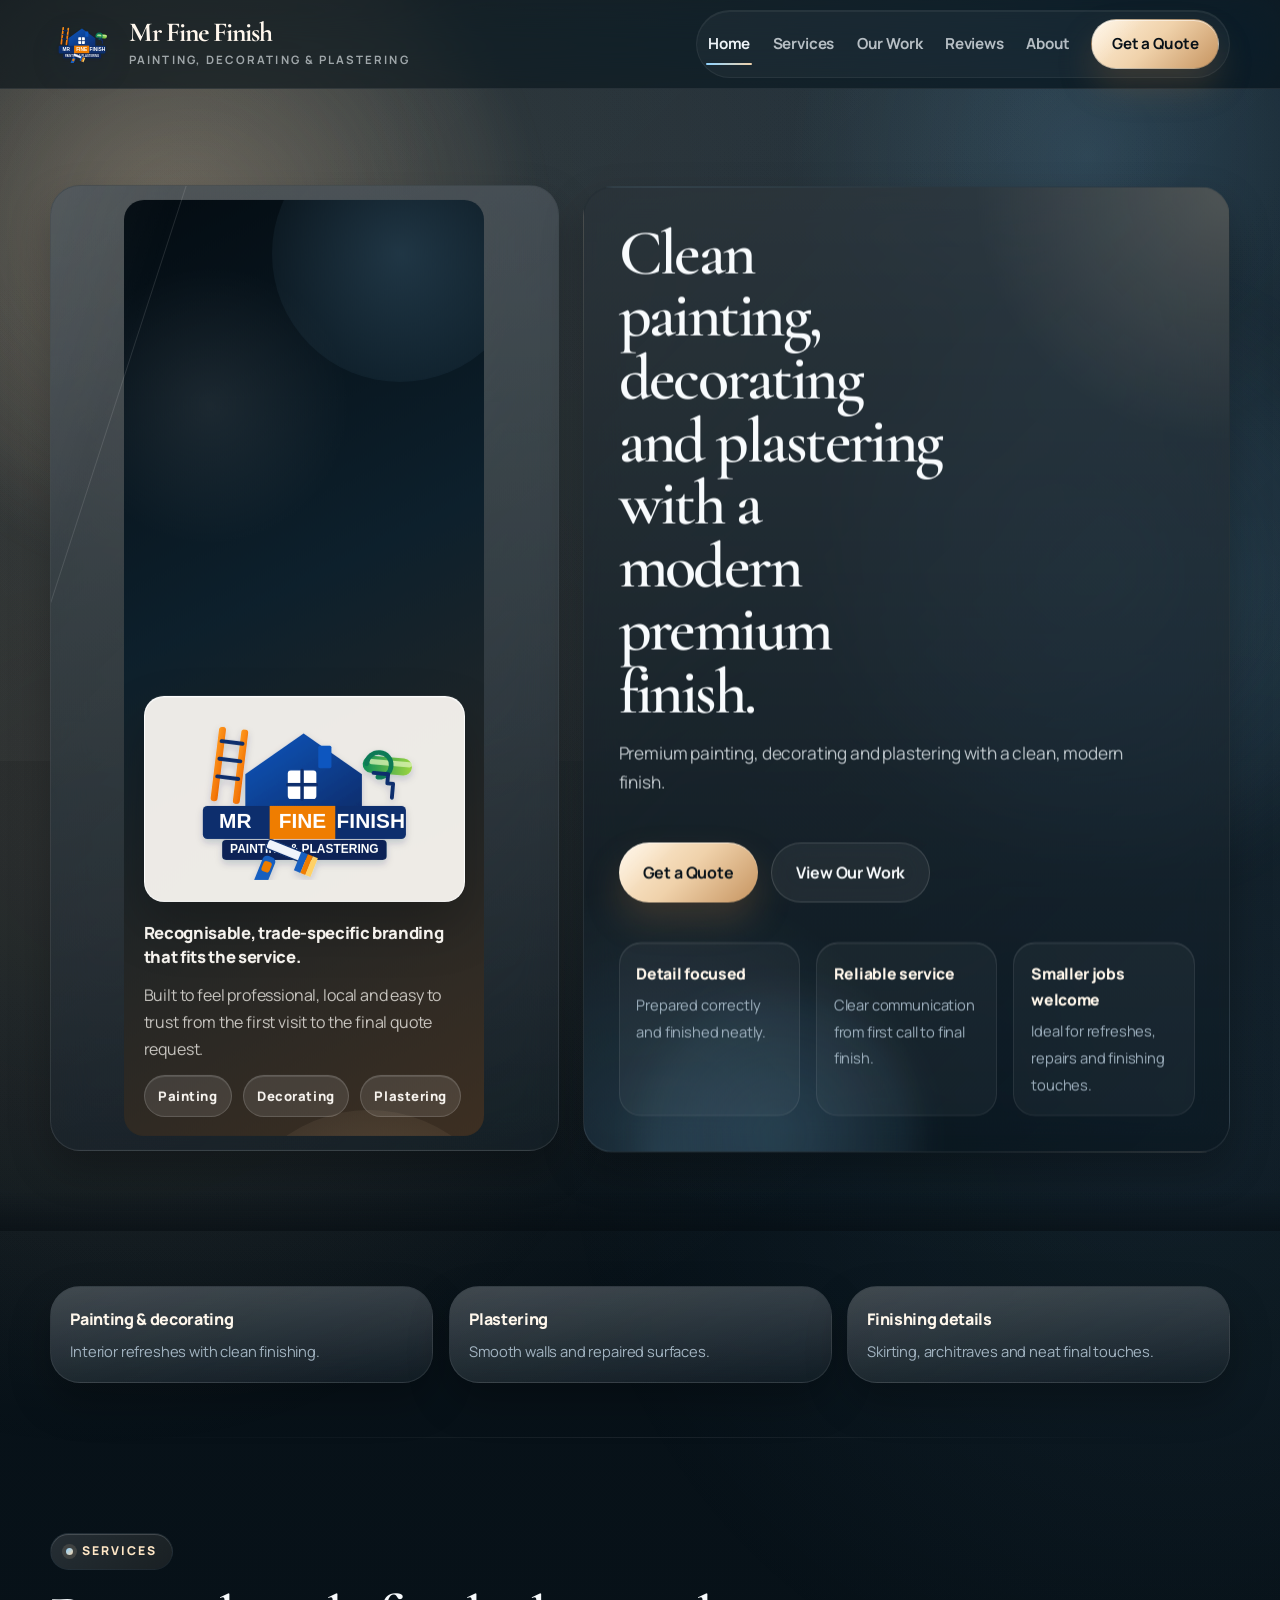
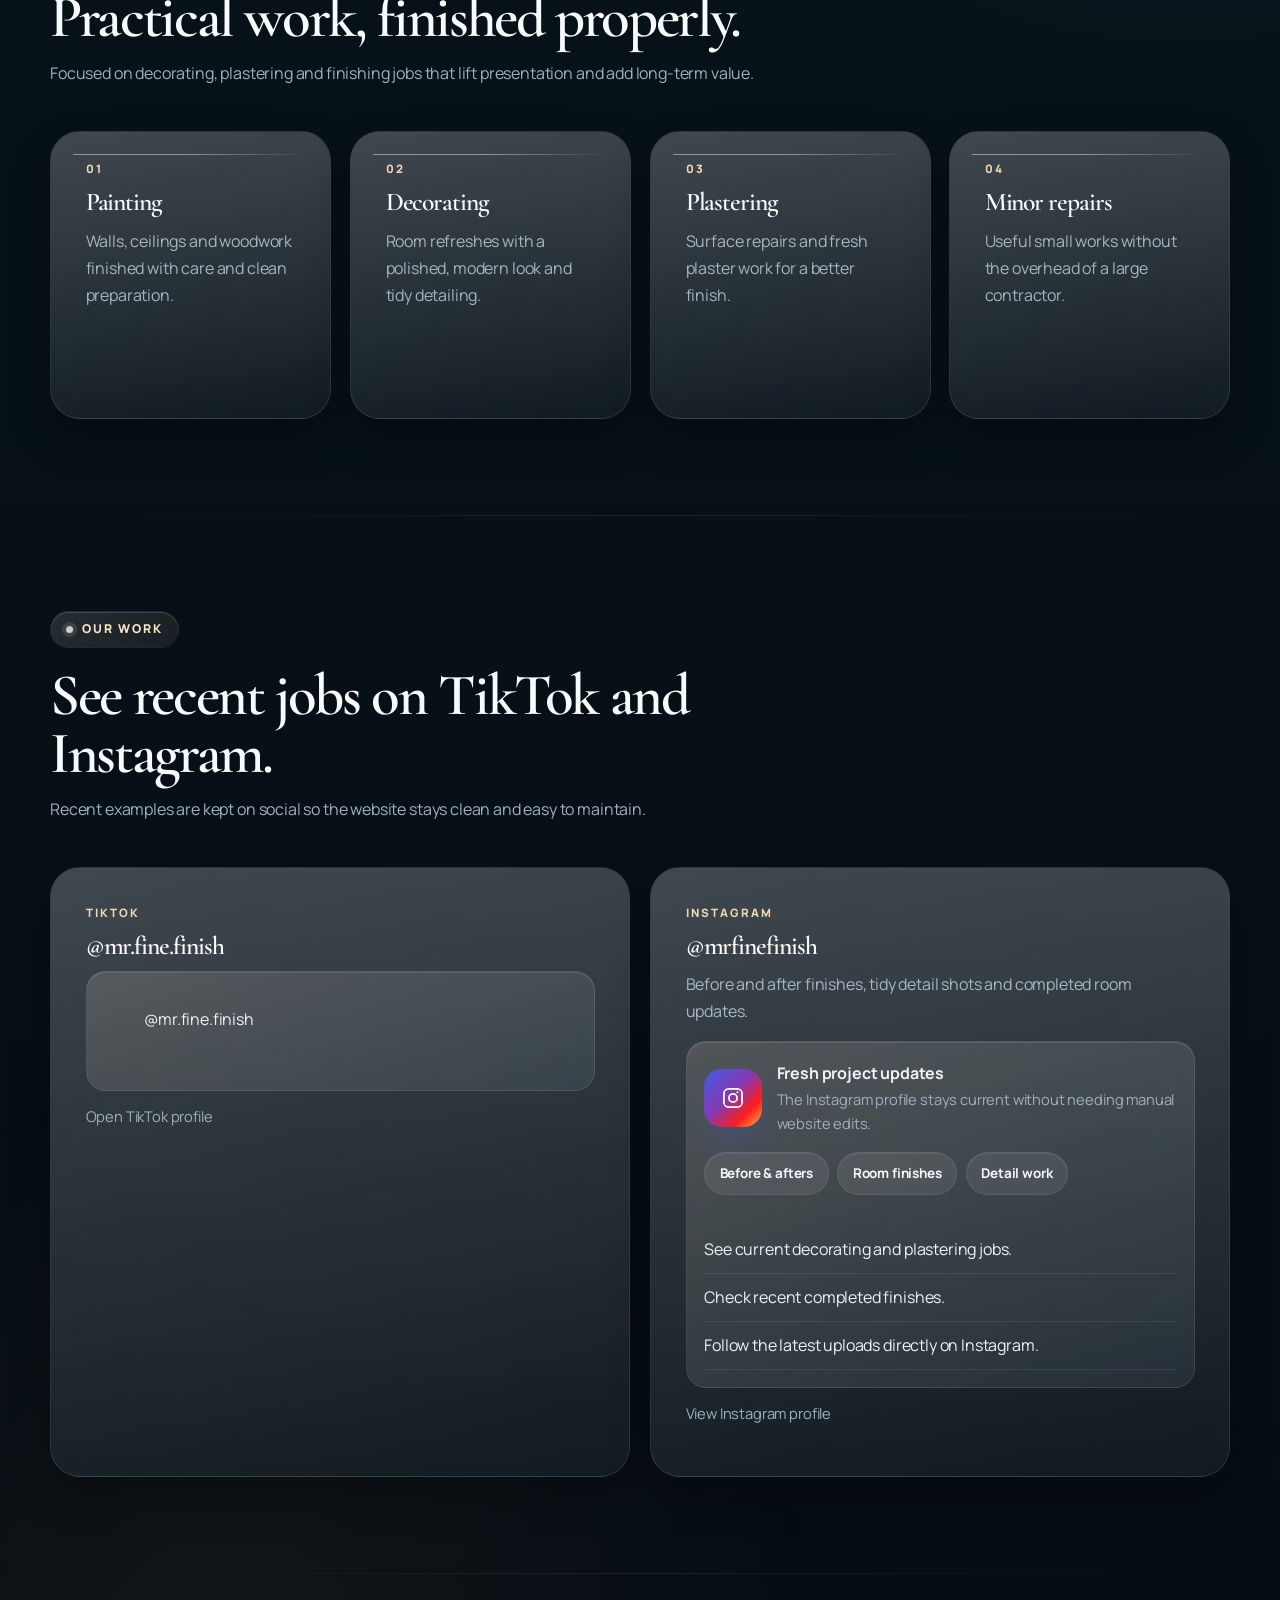
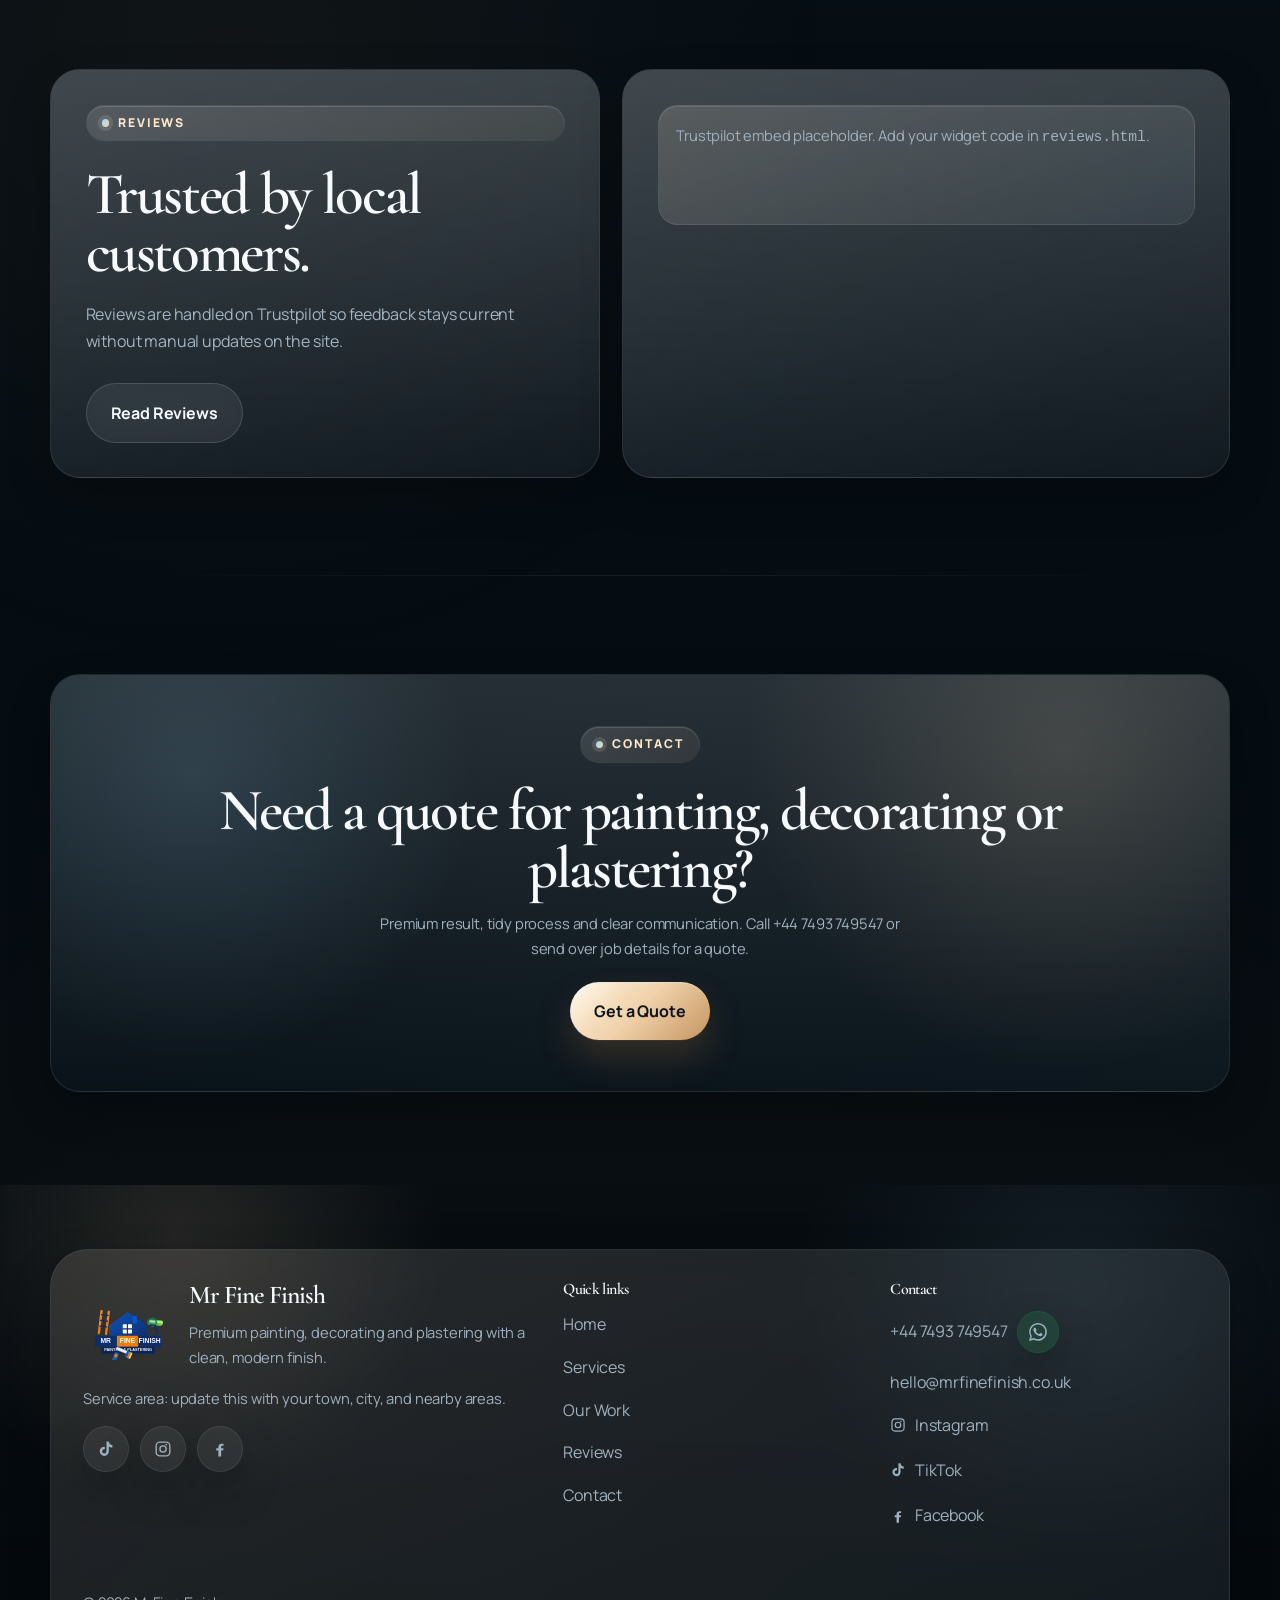
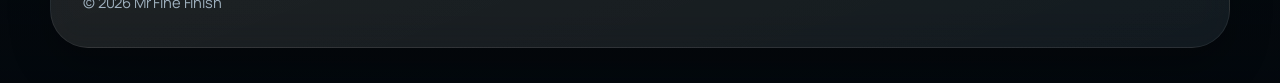
==== commit 3ef14fba: "header footer fixed" ====
--- a/index.html
+++ b/index.html
@@ -12,26 +12,7 @@
   <link rel="stylesheet" href="css/styles.css">
 </head>
 <body class="page-home">
-  <header class="topbar">
-    <div class="container nav">
-      <a class="brand" href="index.html">
-        <img class="brand-logo" src="assets/logo-full.svg" alt="Mr Fine Finish logo">
-        <span class="brand-copy">
-          <span class="brand-mark" data-business-name>Mr Fine Finish</span>
-          <span class="brand-sub">Painting, decorating &amp; plastering</span>
-        </span>
-      </a>
-      <button class="menu-toggle" data-menu-toggle aria-label="Open menu" aria-expanded="false">&#9776;</button>
-      <nav class="nav-links" data-nav-links>
-        <a class="active" href="index.html">Home</a>
-        <a href="services.html">Services</a>
-        <a href="work.html">Our Work</a>
-        <a href="reviews.html">Reviews</a>
-        <a href="about.html">About</a>
-        <a class="button button-primary" href="contact.html">Get a Quote</a>
-      </nav>
-    </div>
-  </header>
+  <div data-site-header></div>
 
   <main>
     <section class="hero">
@@ -178,51 +159,7 @@
     </section>
   </main>
 
-  <footer class="footer">
-    <div class="container">
-      <div class="footer-grid">
-        <div>
-          <div class="footer-brand">
-            <img class="footer-logo" src="assets/logo-full.svg" alt="Mr Fine Finish logo">
-            <div>
-              <h3 data-business-name>Mr Fine Finish</h3>
-              <p class="small-text" data-tagline>Premium painting, decorating and plastering with a clean, modern finish.</p>
-            </div>
-          </div>
-          <p class="small-text" data-service-area>Service area: update this with your town, city, and nearby areas.</p>
-          <div class="footer-social" aria-label="Social media links">
-            <a class="social-icon-link" data-tiktok-link href="#" target="_blank" rel="noreferrer" aria-label="TikTok">
-              <svg viewBox="0 0 24 24" aria-hidden="true"><path d="M19.59 6.69a4.83 4.83 0 0 1-3.77-4.35V2h-3.2v13.15a2.89 2.89 0 1 1-2.89-2.89c.24 0 .47.03.69.08V9.07a6.08 6.08 0 0 0-.69-.04A6.09 6.09 0 1 0 15.82 15V8.54a8.04 8.04 0 0 0 4.77 1.57V6.9c-.34 0-.68-.07-1-.21Z"/></svg>
-            </a>
-            <a class="social-icon-link" data-instagram-link href="#" target="_blank" rel="noreferrer" aria-label="Instagram">
-              <svg viewBox="0 0 24 24" aria-hidden="true"><path d="M7.75 2h8.5A5.76 5.76 0 0 1 22 7.75v8.5A5.76 5.76 0 0 1 16.25 22h-8.5A5.76 5.76 0 0 1 2 16.25v-8.5A5.76 5.76 0 0 1 7.75 2Zm-.2 1.8A3.75 3.75 0 0 0 3.8 7.55v8.9a3.75 3.75 0 0 0 3.75 3.75h8.9a3.75 3.75 0 0 0 3.75-3.75v-8.9a3.75 3.75 0 0 0-3.75-3.75h-8.9Zm8.95 1.35a1.1 1.1 0 1 1 0 2.2 1.1 1.1 0 0 1 0-2.2ZM12 7a5 5 0 1 1 0 10 5 5 0 0 1 0-10Zm0 1.8A3.2 3.2 0 1 0 12 15.2 3.2 3.2 0 0 0 12 8.8Z"/></svg>
-            </a>
-            <a class="social-icon-link" data-facebook-link href="#" target="_blank" rel="noreferrer" aria-label="Facebook">
-              <svg viewBox="0 0 24 24" aria-hidden="true"><path d="M13.5 22v-8h2.7l.4-3h-3.1V9.1c0-.87.25-1.46 1.49-1.46H16.7V4.96c-.31-.04-1.36-.12-2.58-.12-2.55 0-4.29 1.56-4.29 4.42V11H7v3h2.83v8h3.67Z"/></svg>
-            </a>
-          </div>
-        </div>
-        <div>
-          <h4>Quick links</h4>
-          <p><a href="services.html">Services</a></p>
-          <p><a href="work.html">Our Work</a></p>
-          <p><a href="reviews.html">Reviews</a></p>
-          <p><a href="contact.html">Contact</a></p>
-        </div>
-        <div>
-          <h4>Contact</h4>
-          <p><span class="contact-inline"><a data-phone-link href="tel:+447493749547"><span data-phone-display>+44 7493 749547</span></a><a class="whatsapp-link" data-whatsapp-link href="https://wa.me/447493749547" target="_blank" rel="noreferrer" aria-label="Chat on WhatsApp"><svg viewBox="0 0 24 24" aria-hidden="true"><path d="M20.52 3.48A11.86 11.86 0 0 0 12.06 0C5.55 0 .25 5.29.25 11.8c0 2.08.54 4.11 1.57 5.9L0 24l6.5-1.7a11.78 11.78 0 0 0 5.56 1.42h.01c6.5 0 11.8-5.29 11.8-11.8 0-3.15-1.23-6.1-3.35-8.44Zm-8.46 18.25h-.01a9.9 9.9 0 0 1-5.05-1.39l-.36-.21-3.86 1.01 1.03-3.76-.23-.38a9.86 9.86 0 0 1-1.52-5.2c0-5.45 4.44-9.88 9.9-9.88 2.64 0 5.12 1.02 6.98 2.9a9.8 9.8 0 0 1 2.88 6.98c0 5.45-4.44 9.89-9.88 9.89Zm5.42-7.4c-.3-.15-1.78-.88-2.06-.98-.28-.1-.48-.15-.68.15-.2.3-.78.98-.95 1.18-.18.2-.35.22-.65.07-.3-.15-1.25-.46-2.38-1.48-.88-.78-1.47-1.74-1.65-2.04-.17-.3-.02-.46.13-.61.14-.14.3-.35.45-.53.15-.18.2-.3.3-.5.1-.2.05-.38-.02-.53-.08-.15-.68-1.64-.94-2.25-.25-.6-.5-.52-.68-.53h-.58c-.2 0-.53.08-.8.38-.28.3-1.06 1.04-1.06 2.52 0 1.48 1.08 2.92 1.23 3.12.15.2 2.1 3.21 5.1 4.5.71.3 1.27.48 1.7.61.71.22 1.36.19 1.87.11.57-.08 1.78-.73 2.03-1.44.25-.71.25-1.33.17-1.45-.08-.12-.28-.2-.58-.35Z"/></svg></a></span></p>
-          <p><a data-email-link href="mailto:hello@mrfinefinish.co.uk"><span data-email>hello@mrfinefinish.co.uk</span></a></p>
-          <p><a data-instagram-link href="https://www.instagram.com/mrfinefinish" target="_blank" rel="noreferrer">Instagram</a></p>
-          <p><a data-tiktok-link href="https://www.tiktok.com/@mr.fine.finish" target="_blank" rel="noreferrer">TikTok</a></p>
-          <p><a data-facebook-link href="#" target="_blank" rel="noreferrer">Facebook</a></p>
-        </div>
-      </div>
-      <div class="footer-bottom">
-        <span>&copy; <span data-current-year></span> <span data-business-name>Mr Fine Finish</span></span>
-      </div>
-    </div>
-  </footer>
+  <div data-site-footer></div>
 
   <script src="js/site-data.js"></script>
   <script src="js/main.js"></script>
--- a/css/styles.css
+++ b/css/styles.css
@@ -1,25 +1,25 @@
 :root {
-  --bg: #f6f1e8;
-  --bg-deep: #ede3d2;
-  --bg-soft: #fbf8f3;
-  --surface: rgba(255, 251, 245, 0.72);
-  --surface-strong: rgba(255, 254, 251, 0.9);
-  --surface-solid: #fffdfa;
-  --surface-dark: #173144;
-  --text: #16212b;
-  --muted: #5b6671;
-  --muted-strong: #43505b;
-  --line: rgba(22, 33, 43, 0.12);
-  --line-strong: rgba(22, 33, 43, 0.22);
-  --accent: #23435b;
-  --accent-strong: #173144;
-  --accent-2: #8e6946;
-  --accent-3: #d7b285;
-  --accent-soft: rgba(35, 67, 91, 0.12);
-  --glow: rgba(35, 67, 91, 0.2);
-  --shadow: 0 28px 80px rgba(19, 28, 36, 0.16);
-  --shadow-soft: 0 14px 36px rgba(19, 28, 36, 0.1);
-  --shadow-crisp: 0 18px 42px rgba(19, 28, 36, 0.12);
+  --bg: #071118;
+  --bg-deep: #03080d;
+  --bg-soft: #0f1c25;
+  --surface: rgba(12, 23, 31, 0.56);
+  --surface-strong: rgba(16, 31, 41, 0.82);
+  --surface-solid: #122531;
+  --surface-dark: #09131a;
+  --text: #edf3f7;
+  --muted: #9fb1bf;
+  --muted-strong: #cad6df;
+  --line: rgba(236, 243, 247, 0.1);
+  --line-strong: rgba(236, 243, 247, 0.2);
+  --accent: #f0d2ab;
+  --accent-strong: #ffe7c6;
+  --accent-2: #9c6b3d;
+  --accent-3: #8fd3ff;
+  --accent-soft: rgba(240, 210, 171, 0.12);
+  --glow: rgba(143, 211, 255, 0.24);
+  --shadow: 0 30px 90px rgba(0, 0, 0, 0.42);
+  --shadow-soft: 0 18px 40px rgba(0, 0, 0, 0.26);
+  --shadow-crisp: 0 18px 42px rgba(0, 0, 0, 0.34);
   --radius-xs: 16px;
   --radius-sm: 22px;
   --radius: 30px;
@@ -41,9 +41,10 @@
   font-family: "Manrope", "Segoe UI", Arial, sans-serif;
   color: var(--text);
   background:
-    radial-gradient(circle at top left, rgba(215, 178, 133, 0.18), transparent 34%),
-    radial-gradient(circle at 88% 6%, rgba(35, 67, 91, 0.14), transparent 30%),
-    linear-gradient(180deg, #fcfaf7 0%, #f5efe5 48%, #f1e7d8 100%);
+    radial-gradient(circle at 14% 8%, rgba(240, 210, 171, 0.16), transparent 22%),
+    radial-gradient(circle at 82% 2%, rgba(143, 211, 255, 0.13), transparent 24%),
+    radial-gradient(circle at 50% 120%, rgba(156, 107, 61, 0.12), transparent 34%),
+    linear-gradient(180deg, #09131a 0%, #071118 38%, #040a0f 100%);
   line-height: 1.68;
   letter-spacing: -0.01em;
   -webkit-font-smoothing: antialiased;
@@ -60,21 +61,53 @@
 }
 
 body::before {
-  inset: -8% auto auto -8%;
+  inset: -10% auto auto -10%;
+  width: 40rem;
+  height: 40rem;
+  border-radius: 50%;
+  background: radial-gradient(circle, rgba(240, 210, 171, 0.18), rgba(240, 210, 171, 0));
+  filter: blur(24px);
+  animation: ambientFloat 18s ease-in-out infinite;
+}
+
+body::after {
+  inset: auto -8% 5% auto;
   width: 34rem;
   height: 34rem;
   border-radius: 50%;
-  background: radial-gradient(circle, rgba(255, 255, 255, 0.55), rgba(255, 255, 255, 0));
-  filter: blur(14px);
-}
-
-body::after {
-  inset: auto -10% 8% auto;
-  width: 28rem;
-  height: 28rem;
-  border-radius: 50%;
-  background: radial-gradient(circle, rgba(35, 67, 91, 0.14), rgba(35, 67, 91, 0));
-  filter: blur(30px);
+  background: radial-gradient(circle, rgba(143, 211, 255, 0.18), rgba(143, 211, 255, 0));
+  filter: blur(34px);
+  animation: ambientFloat 22s ease-in-out infinite reverse;
+}
+
+main {
+  position: relative;
+  isolation: isolate;
+}
+
+main::before,
+main::after {
+  content: "";
+  position: absolute;
+  inset: 0;
+  pointer-events: none;
+  z-index: -1;
+}
+
+main::before {
+  background:
+    radial-gradient(circle at 8% 18%, rgba(240, 210, 171, 0.08), transparent 16%),
+    radial-gradient(circle at 92% 24%, rgba(143, 211, 255, 0.07), transparent 18%),
+    radial-gradient(circle at 18% 74%, rgba(156, 107, 61, 0.08), transparent 18%);
+}
+
+main::after {
+  background-image:
+    linear-gradient(rgba(255, 255, 255, 0.025) 1px, transparent 1px),
+    linear-gradient(90deg, rgba(255, 255, 255, 0.025) 1px, transparent 1px);
+  background-size: 80px 80px;
+  mask-image: linear-gradient(180deg, rgba(0, 0, 0, 0.42), transparent 90%);
+  opacity: 0.28;
 }
 
 img {
@@ -89,7 +122,7 @@
 }
 
 a[href] {
-  text-decoration-color: rgba(35, 67, 91, 0.42);
+  text-decoration-color: rgba(240, 210, 171, 0.42);
   text-underline-offset: 0.18em;
 }
 
@@ -102,6 +135,7 @@
   letter-spacing: -0.04em;
   font-family: "Cormorant Garamond", Georgia, serif;
   font-weight: 600;
+  color: #f8fbfd;
 }
 
 h1 {
@@ -185,32 +219,33 @@
 }
 
 .button-primary {
-  color: #fffdfa;
+  color: #09131a;
   background:
-    linear-gradient(135deg, rgba(255, 255, 255, 0.12), rgba(255, 255, 255, 0) 40%),
-    linear-gradient(135deg, #2f536f 0%, #23435b 52%, #173144 100%);
+    linear-gradient(135deg, rgba(255, 255, 255, 0.46), rgba(255, 255, 255, 0) 32%),
+    linear-gradient(135deg, #fff1db 0%, #f0d2ab 48%, #c69460 100%);
   box-shadow:
-    0 18px 34px rgba(23, 49, 68, 0.28),
-    inset 0 1px 0 rgba(255, 255, 255, 0.18);
+    0 18px 34px rgba(156, 107, 61, 0.28),
+    inset 0 1px 0 rgba(255, 255, 255, 0.52);
 }
 
 .button-primary:hover {
   box-shadow:
-    0 22px 42px rgba(23, 49, 68, 0.34),
-    inset 0 1px 0 rgba(255, 255, 255, 0.24);
+    0 22px 42px rgba(156, 107, 61, 0.38),
+    0 0 26px rgba(240, 210, 171, 0.22),
+    inset 0 1px 0 rgba(255, 255, 255, 0.58);
 }
 
 .button-secondary {
-  color: var(--text);
-  border: 1px solid rgba(22, 33, 43, 0.12);
-  background: rgba(255, 255, 255, 0.64);
-  backdrop-filter: blur(14px);
+  color: #f7fafc;
+  border: 1px solid rgba(255, 255, 255, 0.14);
+  background: rgba(255, 255, 255, 0.06);
+  backdrop-filter: blur(16px);
 }
 
 .button-secondary:hover {
-  background: rgba(255, 255, 255, 0.86);
-  border-color: rgba(22, 33, 43, 0.2);
-  box-shadow: 0 18px 36px rgba(19, 28, 36, 0.12);
+  background: rgba(255, 255, 255, 0.1);
+  border-color: rgba(240, 210, 171, 0.24);
+  box-shadow: 0 18px 36px rgba(0, 0, 0, 0.2);
 }
 
 .container {
@@ -243,24 +278,9 @@
   transform: translateX(-50%);
   width: min(1080px, calc(100% - 2rem));
   height: 1px;
-  background: linear-gradient(90deg, rgba(22, 33, 43, 0), rgba(22, 33, 43, 0.08), rgba(22, 33, 43, 0));
-}
-
-.section::after {
-  content: "";
-  position: absolute;
-  inset: 1rem auto auto 50%;
-  transform: translateX(-50%);
-  width: min(1080px, calc(100% - 2rem));
-  height: calc(100% - 2rem);
-  border-radius: 40px;
-  background:
-    linear-gradient(180deg, rgba(255, 255, 255, 0.2), rgba(255, 255, 255, 0)),
-    linear-gradient(135deg, rgba(255, 255, 255, 0.14), rgba(255, 255, 255, 0));
-  opacity: 0.35;
-  z-index: -1;
-  pointer-events: none;
-}
+  background: linear-gradient(90deg, rgba(255, 255, 255, 0), rgba(255, 255, 255, 0.08), rgba(255, 255, 255, 0));
+}
+
 
 .eyebrow {
   display: inline-flex;
@@ -269,14 +289,14 @@
   padding: 0.45rem 0.95rem;
   border-radius: 999px;
   border: 1px solid rgba(35, 67, 91, 0.16);
-  background: linear-gradient(135deg, rgba(255, 255, 255, 0.58), rgba(215, 178, 133, 0.14));
-  color: var(--accent);
+  background: linear-gradient(135deg, rgba(255, 255, 255, 0.12), rgba(240, 210, 171, 0.08));
+  color: var(--accent-strong);
   font-size: 0.76rem;
   font-weight: 800;
   letter-spacing: 0.16em;
   text-transform: uppercase;
   margin-bottom: 1.2rem;
-  box-shadow: inset 0 1px 0 rgba(255, 255, 255, 0.4);
+  box-shadow: inset 0 1px 0 rgba(255, 255, 255, 0.16);
 }
 
 .eyebrow::before {
@@ -284,8 +304,8 @@
   width: 0.45rem;
   height: 0.45rem;
   border-radius: 50%;
-  background: linear-gradient(135deg, var(--accent-3), var(--accent-2));
-  box-shadow: 0 0 0 4px rgba(215, 178, 133, 0.14);
+  background: linear-gradient(135deg, var(--accent-3), var(--accent));
+  box-shadow: 0 0 0 4px rgba(240, 210, 171, 0.14);
 }
 
 .section-head {
@@ -311,16 +331,16 @@
   position: sticky;
   top: 0;
   z-index: 40;
-  border-bottom: 1px solid rgba(255, 255, 255, 0.18);
-  background: rgba(247, 241, 233, 0.68);
-  backdrop-filter: blur(18px) saturate(140%);
+  border-bottom: 1px solid rgba(255, 255, 255, 0.08);
+  background: rgba(7, 17, 24, 0.48);
+  backdrop-filter: blur(22px) saturate(150%);
   transition: background-color 0.24s ease, border-color 0.24s ease, box-shadow 0.24s ease;
 }
 
 .topbar.is-scrolled {
-  background: rgba(247, 241, 233, 0.84);
-  border-color: rgba(22, 33, 43, 0.08);
-  box-shadow: 0 16px 32px rgba(19, 28, 36, 0.08);
+  background: rgba(7, 17, 24, 0.72);
+  border-color: rgba(255, 255, 255, 0.1);
+  box-shadow: 0 16px 32px rgba(0, 0, 0, 0.24);
 }
 
 .nav {
@@ -357,11 +377,11 @@
   line-height: 1;
   letter-spacing: -0.04em;
   font-weight: 700;
-  color: var(--accent-strong);
+  color: #fff7ed;
 }
 
 .brand-sub {
-  color: var(--muted);
+  color: rgba(237, 243, 247, 0.62);
   font-size: 0.72rem;
   font-weight: 700;
   text-transform: uppercase;
@@ -372,10 +392,15 @@
   display: flex;
   align-items: center;
   gap: 1.2rem;
+  padding: 0.48rem 0.6rem;
+  border-radius: 999px;
+  background: rgba(255, 255, 255, 0.04);
+  border: 1px solid rgba(255, 255, 255, 0.06);
+  box-shadow: inset 0 1px 0 rgba(255, 255, 255, 0.06);
 }
 
 .nav-links a {
-  color: var(--muted-strong);
+  color: rgba(237, 243, 247, 0.74);
   font-size: 0.95rem;
   font-weight: 700;
   padding: 0.4rem 0.1rem;
@@ -392,7 +417,7 @@
   bottom: -0.1rem;
   height: 2px;
   border-radius: 999px;
-  background: linear-gradient(90deg, var(--accent), var(--accent-3));
+  background: linear-gradient(90deg, var(--accent-3), var(--accent));
   transform: scaleX(0);
   transform-origin: left;
   transition: transform 0.3s cubic-bezier(0.22, 1, 0.36, 1);
@@ -413,6 +438,8 @@
 .nav-links .button-primary {
   padding-inline: 1.25rem;
   border: 1px solid rgba(18, 34, 47, 0.24);
+  color: #081118;
+  text-shadow: none;
 }
 
 .menu-toggle {
@@ -420,14 +447,15 @@
   width: 48px;
   height: 48px;
   border-radius: 50%;
-  border: 1px solid rgba(22, 33, 43, 0.12);
-  background: rgba(255, 255, 255, 0.56);
+  border: 1px solid rgba(255, 255, 255, 0.14);
+  background: rgba(255, 255, 255, 0.08);
   font-size: 1.32rem;
-  box-shadow: 0 10px 22px rgba(19, 28, 36, 0.08);
+  color: #fffaf3;
+  box-shadow: 0 10px 22px rgba(0, 0, 0, 0.18);
 }
 
 .hero {
-  padding: 5.5rem 0 4.1rem;
+  padding: 6.2rem 0 4.8rem;
   position: relative;
   overflow: clip;
 }
@@ -435,13 +463,14 @@
 .hero::before {
   content: "";
   position: absolute;
-  inset: 2rem 0 auto;
-  height: 34rem;
+  inset: 0 0 auto;
+  height: 42rem;
   background:
-    radial-gradient(circle at 14% 18%, rgba(255, 255, 255, 0.74), transparent 24%),
-    radial-gradient(circle at 84% 8%, rgba(215, 178, 133, 0.18), transparent 22%),
-    linear-gradient(135deg, rgba(35, 67, 91, 0.06), rgba(255, 255, 255, 0));
+    radial-gradient(circle at 12% 18%, rgba(240, 210, 171, 0.18), transparent 24%),
+    radial-gradient(circle at 85% 10%, rgba(143, 211, 255, 0.14), transparent 24%),
+    linear-gradient(135deg, rgba(255, 255, 255, 0.04), rgba(255, 255, 255, 0));
   z-index: -1;
+  animation: meshShift 18s ease-in-out infinite alternate;
 }
 
 .hero::after {
@@ -449,14 +478,14 @@
   position: absolute;
   inset: auto 0 -42px;
   height: 80px;
-  background: linear-gradient(180deg, rgba(245, 239, 229, 0), rgba(240, 232, 220, 0.9));
+  background: linear-gradient(180deg, rgba(7, 17, 24, 0), rgba(4, 10, 15, 0.98));
   pointer-events: none;
 }
 
 .hero-grid {
   display: grid;
-  gap: 1.35rem;
-  grid-template-columns: minmax(0, 0.84fr) minmax(0, 1.16fr);
+  gap: 1.5rem;
+  grid-template-columns: minmax(0, 0.88fr) minmax(0, 1.12fr);
   align-items: stretch;
 }
 
@@ -472,9 +501,9 @@
   position: relative;
   overflow: hidden;
   background:
-    linear-gradient(160deg, rgba(255, 255, 255, 0.72), rgba(255, 255, 255, 0.3)),
-    linear-gradient(135deg, rgba(255, 255, 255, 0.5), rgba(214, 196, 171, 0.12));
-  border: 1px solid rgba(255, 255, 255, 0.62);
+    linear-gradient(160deg, rgba(255, 255, 255, 0.11), rgba(255, 255, 255, 0.03)),
+    linear-gradient(135deg, rgba(12, 23, 31, 0.84), rgba(12, 23, 31, 0.54));
+  border: 1px solid rgba(255, 255, 255, 0.1);
   border-radius: var(--radius);
   box-shadow: var(--shadow-soft);
   backdrop-filter: blur(18px) saturate(140%);
@@ -497,7 +526,27 @@
   content: "";
   position: absolute;
   inset: 0;
-  background: linear-gradient(180deg, rgba(255, 255, 255, 0.28), rgba(255, 255, 255, 0));
+  background: linear-gradient(180deg, rgba(255, 255, 255, 0.12), rgba(255, 255, 255, 0));
+  pointer-events: none;
+}
+
+.hero-card::after,
+.panel::after,
+.card::after,
+.service-card::after,
+.review-card::after,
+.contact-card::after,
+.stat-card::after,
+.work-card::after,
+.social-card::after {
+  content: "";
+  position: absolute;
+  inset: -30% auto auto -40%;
+  width: 60%;
+  height: 160%;
+  background: linear-gradient(90deg, rgba(255, 255, 255, 0), rgba(255, 255, 255, 0.06), rgba(255, 255, 255, 0));
+  transform: rotate(18deg) translateX(-140%);
+  transition: transform 1.2s ease;
   pointer-events: none;
 }
 
@@ -525,7 +574,18 @@
 .trust-item:hover {
   transform: translateY(-7px);
   box-shadow: var(--shadow);
-  border-color: rgba(35, 67, 91, 0.22);
+  border-color: rgba(240, 210, 171, 0.18);
+}
+
+.panel:hover::after,
+.card:hover::after,
+.service-card:hover::after,
+.review-card:hover::after,
+.contact-card:hover::after,
+.stat-card:hover::after,
+.work-card:hover::after,
+.social-card:hover::after {
+  transform: rotate(18deg) translateX(260%);
 }
 
 .hero-card,
@@ -551,20 +611,24 @@
 .hero-copy h1 {
   max-width: 10.5ch;
   margin-bottom: 0.35rem;
+  text-wrap: balance;
+  font-size: clamp(2.5rem, 5vw, 4.8rem);
 }
 
 .hero-copy [data-tagline] {
-  font-size: 1.06rem;
+  font-size: 1.08rem;
   max-width: 49ch;
+  color: rgba(237, 243, 247, 0.78);
 }
 
 .hero-card-main {
   display: flex;
   align-items: center;
   background:
-    radial-gradient(circle at top right, rgba(215, 178, 133, 0.18), transparent 22%),
-    radial-gradient(circle at 12% 100%, rgba(35, 67, 91, 0.14), transparent 24%),
-    linear-gradient(135deg, rgba(255, 255, 255, 0.84), rgba(245, 238, 228, 0.54));
+    radial-gradient(circle at top right, rgba(240, 210, 171, 0.18), transparent 22%),
+    radial-gradient(circle at 12% 100%, rgba(143, 211, 255, 0.16), transparent 24%),
+    linear-gradient(135deg, rgba(7, 17, 24, 0.82), rgba(12, 23, 31, 0.66));
+  min-height: 36rem;
 }
 
 .hero-card-main::after {
@@ -574,8 +638,8 @@
   width: 18rem;
   height: 18rem;
   border-radius: 50%;
-  background: radial-gradient(circle, rgba(35, 67, 91, 0.12), rgba(35, 67, 91, 0));
-  filter: blur(10px);
+  background: radial-gradient(circle, rgba(143, 211, 255, 0.14), rgba(143, 211, 255, 0));
+  filter: blur(14px);
 }
 
 .hero-actions {
@@ -596,9 +660,9 @@
   position: relative;
   padding: 1.15rem 1.05rem 1rem;
   border-radius: 22px;
-  border: 1px solid rgba(22, 33, 43, 0.08);
-  background: rgba(255, 255, 255, 0.52);
-  box-shadow: inset 0 1px 0 rgba(255, 255, 255, 0.38);
+  border: 1px solid rgba(255, 255, 255, 0.08);
+  background: rgba(255, 255, 255, 0.04);
+  box-shadow: inset 0 1px 0 rgba(255, 255, 255, 0.1);
 }
 
 .hero-meta strong {
@@ -608,6 +672,7 @@
   font-size: 0.98rem;
   font-weight: 800;
   letter-spacing: -0.02em;
+  color: #fef6ea;
 }
 
 .hero-visual {
@@ -619,7 +684,7 @@
   content: "";
   position: absolute;
   inset: 1rem;
-  border: 1px solid rgba(255, 255, 255, 0.28);
+  border: 1px solid rgba(255, 255, 255, 0.12);
   border-radius: calc(var(--radius) - 8px);
   pointer-events: none;
 }
@@ -629,8 +694,9 @@
   border-radius: calc(var(--radius) - 10px);
   padding: 1.2rem;
   background:
-    linear-gradient(155deg, rgba(12, 32, 48, 0.88), rgba(35, 67, 91, 0.78) 42%, rgba(142, 105, 70, 0.52) 100%),
-    linear-gradient(135deg, #1e3a4d, #4c6c82);
+    radial-gradient(circle at 24% 22%, rgba(255, 255, 255, 0.08), transparent 18%),
+    linear-gradient(155deg, rgba(4, 12, 18, 0.98), rgba(13, 32, 44, 0.88) 42%, rgba(73, 47, 24, 0.76) 100%),
+    linear-gradient(135deg, #09141d, #173042);
   display: flex;
   flex-direction: column;
   justify-content: flex-end;
@@ -645,7 +711,7 @@
   width: 16rem;
   height: 16rem;
   border-radius: 50%;
-  background: radial-gradient(circle, rgba(255, 255, 255, 0.16), rgba(255, 255, 255, 0));
+  background: radial-gradient(circle, rgba(143, 211, 255, 0.18), rgba(143, 211, 255, 0));
 }
 
 .hero-visual-inner::after {
@@ -655,7 +721,7 @@
   width: 18rem;
   height: 18rem;
   border-radius: 50%;
-  background: radial-gradient(circle, rgba(215, 178, 133, 0.22), rgba(215, 178, 133, 0));
+  background: radial-gradient(circle, rgba(240, 210, 171, 0.22), rgba(240, 210, 171, 0));
 }
 
 .hero-brand-lockup {
@@ -670,10 +736,10 @@
 .hero-logo-frame {
   padding: clamp(1rem, 2vw, 1.3rem);
   border-radius: calc(var(--radius) - 10px);
-  background: rgba(255, 255, 255, 0.86);
-  border: 1px solid rgba(255, 255, 255, 0.78);
+  background: rgba(255, 252, 247, 0.92);
+  border: 1px solid rgba(255, 255, 255, 0.88);
   box-shadow:
-    0 24px 52px rgba(8, 18, 28, 0.18),
+    0 24px 52px rgba(0, 0, 0, 0.24),
     inset 0 1px 0 rgba(255, 255, 255, 0.36);
 }
 
@@ -685,7 +751,7 @@
 .hero-visual-copy {
   display: grid;
   gap: 0.8rem;
-  color: rgba(255, 252, 247, 0.94);
+  color: rgba(255, 252, 247, 0.96);
 }
 
 .hero-visual-copy strong {
@@ -710,8 +776,8 @@
 .hero-highlights span {
   padding: 0.54rem 0.86rem;
   border-radius: 999px;
-  background: rgba(255, 255, 255, 0.14);
-  border: 1px solid rgba(255, 255, 255, 0.18);
+  background: rgba(255, 255, 255, 0.1);
+  border: 1px solid rgba(255, 255, 255, 0.16);
   font-size: 0.82rem;
   font-weight: 800;
   letter-spacing: 0.04em;
@@ -738,6 +804,7 @@
   font-family: "Manrope", "Segoe UI", Arial, sans-serif;
   font-weight: 800;
   letter-spacing: -0.02em;
+  color: #fef6ea;
 }
 
 .grid-3,
@@ -785,15 +852,11 @@
 
 .service-card {
   padding-top: 1.7rem;
-}
-
-.service-card::after {
-  content: "";
-  position: absolute;
-  inset: 0 auto auto 1.4rem;
-  width: calc(100% - 2.8rem);
-  height: 1px;
-  background: linear-gradient(90deg, rgba(35, 67, 91, 0.6), rgba(215, 178, 133, 0.38), rgba(35, 67, 91, 0));
+  min-height: 18rem;
+  background:
+    linear-gradient(90deg, rgba(143, 211, 255, 0.6), rgba(240, 210, 171, 0.52), rgba(143, 211, 255, 0)) top 1.4rem left 1.4rem / calc(100% - 2.8rem) 1px no-repeat,
+    linear-gradient(160deg, rgba(255, 255, 255, 0.11), rgba(255, 255, 255, 0.03)),
+    linear-gradient(135deg, rgba(12, 23, 31, 0.84), rgba(12, 23, 31, 0.54));
 }
 
 .card h3,
@@ -818,8 +881,9 @@
   min-height: 280px;
   border-radius: calc(var(--radius) - 12px);
   background:
-    linear-gradient(155deg, rgba(23, 49, 68, 0.74), rgba(72, 103, 124, 0.52), rgba(214, 188, 159, 0.46)),
-    linear-gradient(135deg, #26485f, #c4b39f);
+    radial-gradient(circle at 18% 20%, rgba(240, 210, 171, 0.2), transparent 18%),
+    linear-gradient(155deg, rgba(8, 18, 26, 0.92), rgba(20, 44, 58, 0.72), rgba(92, 60, 31, 0.56)),
+    linear-gradient(135deg, #112330, #8d6d4a);
   position: relative;
   overflow: hidden;
   box-shadow: inset 0 1px 0 rgba(255, 255, 255, 0.22);
@@ -849,7 +913,7 @@
   inset: 12% auto auto 12%;
   width: 60%;
   height: 60%;
-  border: 1px solid rgba(255, 255, 255, 0.34);
+  border: 1px solid rgba(255, 255, 255, 0.22);
   border-radius: 24px;
   backdrop-filter: blur(2px);
 }
@@ -864,12 +928,12 @@
   width: 100%;
   height: 100%;
   border-radius: calc(var(--radius) - 6px);
-  border: 1px solid rgba(255, 255, 255, 0.62);
+  border: 1px solid rgba(255, 255, 255, 0.14);
   box-shadow: var(--shadow);
   object-fit: cover;
   object-position: 26% center;
   overflow: hidden;
-  background: linear-gradient(135deg, rgba(35, 67, 91, 0.08), rgba(215, 178, 133, 0.12));
+  background: linear-gradient(135deg, rgba(143, 211, 255, 0.08), rgba(240, 210, 171, 0.12));
 }
 
 .split {
@@ -908,22 +972,22 @@
 .embed-box {
   position: relative;
   padding: 1.1rem;
-  border: 1px solid rgba(22, 33, 43, 0.1);
+  border: 1px solid rgba(255, 255, 255, 0.08);
   border-radius: calc(var(--radius) - 10px);
   background:
-    linear-gradient(160deg, rgba(255, 255, 255, 0.74), rgba(255, 255, 255, 0.42)),
-    linear-gradient(135deg, rgba(214, 196, 171, 0.12), rgba(255, 255, 255, 0.18));
+    linear-gradient(160deg, rgba(255, 255, 255, 0.08), rgba(255, 255, 255, 0.04)),
+    linear-gradient(135deg, rgba(240, 210, 171, 0.08), rgba(143, 211, 255, 0.04));
   min-height: 120px;
-  box-shadow: inset 0 1px 0 rgba(255, 255, 255, 0.4);
+  box-shadow: inset 0 1px 0 rgba(255, 255, 255, 0.1);
   transition: border-color 0.25s ease, background-color 0.25s ease, box-shadow 0.25s ease;
 }
 
 .panel:hover .embed-box,
 .social-card:hover .embed-box {
-  border-color: rgba(35, 67, 91, 0.2);
+  border-color: rgba(240, 210, 171, 0.18);
   box-shadow:
-    inset 0 1px 0 rgba(255, 255, 255, 0.4),
-    0 16px 30px rgba(19, 28, 36, 0.08);
+    inset 0 1px 0 rgba(255, 255, 255, 0.14),
+    0 16px 30px rgba(0, 0, 0, 0.16);
 }
 
 .embed-box iframe,
@@ -988,11 +1052,12 @@
 .pill {
   padding: 0.56rem 0.9rem;
   border-radius: 999px;
-  background: rgba(255, 255, 255, 0.86);
-  border: 1px solid rgba(22, 33, 43, 0.09);
+  background: rgba(255, 255, 255, 0.08);
+  border: 1px solid rgba(255, 255, 255, 0.08);
   font-size: 0.84rem;
   font-weight: 700;
-  box-shadow: inset 0 1px 0 rgba(255, 255, 255, 0.32);
+  color: #f6fafc;
+  box-shadow: inset 0 1px 0 rgba(255, 255, 255, 0.08);
 }
 
 .instagram-feed {
@@ -1019,8 +1084,8 @@
 }
 
 .fallback-card {
-  background: rgba(255, 255, 255, 0.72);
-  border: 1px solid rgba(22, 33, 43, 0.08);
+  background: rgba(255, 255, 255, 0.06);
+  border: 1px solid rgba(255, 255, 255, 0.08);
   border-radius: 18px;
   padding: 0.95rem;
 }
@@ -1033,7 +1098,7 @@
 
 .list-clean li {
   padding: 0.62rem 0;
-  border-bottom: 1px solid rgba(22, 33, 43, 0.08);
+  border-bottom: 1px solid rgba(255, 255, 255, 0.08);
 }
 
 .pill-list {
@@ -1049,8 +1114,8 @@
 
 .pill:hover {
   transform: translateY(-2px);
-  border-color: rgba(35, 67, 91, 0.22);
-  box-shadow: 0 14px 24px rgba(19, 28, 36, 0.08);
+  border-color: rgba(240, 210, 171, 0.24);
+  box-shadow: 0 14px 24px rgba(0, 0, 0, 0.16);
 }
 
 .page-hero {
@@ -1069,17 +1134,18 @@
 
 .page-hero-panel {
   background:
-    radial-gradient(circle at 85% 12%, rgba(215, 178, 133, 0.18), transparent 22%),
-    linear-gradient(135deg, rgba(255, 255, 255, 0.82), rgba(247, 241, 231, 0.5));
+    radial-gradient(circle at 85% 12%, rgba(240, 210, 171, 0.16), transparent 22%),
+    radial-gradient(circle at 18% 90%, rgba(143, 211, 255, 0.12), transparent 22%),
+    linear-gradient(135deg, rgba(9, 19, 26, 0.86), rgba(15, 28, 37, 0.62));
 }
 
 .quote-band {
   padding: clamp(2.3rem, 4vw, 3.2rem);
   text-align: center;
   background:
-    radial-gradient(circle at 12% 24%, rgba(35, 67, 91, 0.14), transparent 26%),
-    radial-gradient(circle at 86% 18%, rgba(215, 178, 133, 0.16), transparent 30%),
-    linear-gradient(145deg, rgba(255, 255, 255, 0.84), rgba(245, 238, 228, 0.62));
+    radial-gradient(circle at 12% 24%, rgba(143, 211, 255, 0.14), transparent 26%),
+    radial-gradient(circle at 86% 18%, rgba(240, 210, 171, 0.16), transparent 30%),
+    linear-gradient(145deg, rgba(9, 19, 26, 0.88), rgba(15, 28, 37, 0.68));
 }
 
 .quote-band p {
@@ -1103,7 +1169,7 @@
   gap: 0.45rem;
   font-weight: 700;
   font-size: 0.94rem;
-  color: var(--muted-strong);
+  color: #f3f7fa;
 }
 
 input,
@@ -1111,27 +1177,32 @@
 select {
   width: 100%;
   border-radius: 16px;
-  border: 1px solid rgba(22, 33, 43, 0.12);
+  border: 1px solid rgba(255, 255, 255, 0.12);
   padding: 0.95rem 1rem;
   font: inherit;
-  color: var(--text);
-  background: rgba(255, 255, 255, 0.88);
-  box-shadow: inset 0 1px 0 rgba(255, 255, 255, 0.4);
+  color: #f6fafc;
+  background: rgba(255, 255, 255, 0.06);
+  box-shadow: inset 0 1px 0 rgba(255, 255, 255, 0.08);
   transition: border-color 0.2s ease, box-shadow 0.2s ease, background-color 0.2s ease;
 }
 
 input:hover,
 textarea:hover,
 select:hover {
-  border-color: rgba(22, 33, 43, 0.22);
+  border-color: rgba(255, 255, 255, 0.2);
 }
 
 input:focus,
 textarea:focus,
 select:focus {
-  border-color: rgba(35, 67, 91, 0.42);
-  background: #fff;
-  box-shadow: 0 0 0 4px rgba(35, 67, 91, 0.12);
+  border-color: rgba(240, 210, 171, 0.38);
+  background: rgba(255, 255, 255, 0.1);
+  box-shadow: 0 0 0 4px rgba(240, 210, 171, 0.08);
+}
+
+input::placeholder,
+textarea::placeholder {
+  color: rgba(237, 243, 247, 0.45);
 }
 
 textarea {
@@ -1153,18 +1224,19 @@
   position: absolute;
   inset: 0 0 0;
   background:
-    radial-gradient(circle at 14% 10%, rgba(215, 178, 133, 0.14), transparent 22%),
-    linear-gradient(180deg, rgba(240, 232, 220, 0.52), rgba(229, 220, 207, 0.9));
+    radial-gradient(circle at 14% 10%, rgba(240, 210, 171, 0.12), transparent 22%),
+    radial-gradient(circle at 84% 18%, rgba(143, 211, 255, 0.08), transparent 24%),
+    linear-gradient(180deg, rgba(6, 12, 17, 0.4), rgba(3, 8, 13, 0.95));
   z-index: -1;
 }
 
 .footer .container {
   padding: 2rem;
   border-radius: var(--radius-lg);
-  border: 1px solid rgba(255, 255, 255, 0.56);
+  border: 1px solid rgba(255, 255, 255, 0.08);
   background:
-    linear-gradient(160deg, rgba(255, 255, 255, 0.64), rgba(255, 255, 255, 0.28)),
-    linear-gradient(135deg, rgba(255, 255, 255, 0.4), rgba(214, 196, 171, 0.16));
+    linear-gradient(160deg, rgba(255, 255, 255, 0.08), rgba(255, 255, 255, 0.03)),
+    linear-gradient(135deg, rgba(240, 210, 171, 0.06), rgba(143, 211, 255, 0.05));
   box-shadow: var(--shadow-soft);
   backdrop-filter: blur(16px);
 }
@@ -1197,6 +1269,19 @@
   position: relative;
 }
 
+.footer-link-with-icon {
+  display: inline-flex;
+  align-items: center;
+  gap: 0.55rem;
+}
+
+.footer-link-with-icon svg {
+  width: 16px;
+  height: 16px;
+  fill: currentColor;
+  flex: 0 0 auto;
+}
+
 .footer a:hover {
   color: var(--text);
 }
@@ -1211,12 +1296,12 @@
   width: 46px;
   height: 46px;
   border-radius: 50%;
-  border: 1px solid rgba(22, 33, 43, 0.08);
-  background: rgba(255, 255, 255, 0.78);
+  border: 1px solid rgba(255, 255, 255, 0.08);
+  background: rgba(255, 255, 255, 0.06);
   display: inline-flex;
   align-items: center;
   justify-content: center;
-  color: var(--accent);
+  color: var(--accent-strong);
   box-shadow: var(--shadow-soft);
   transition: transform 0.24s ease, border-color 0.24s ease, background-color 0.24s ease, box-shadow 0.24s ease;
 }
@@ -1228,9 +1313,9 @@
 
 .social-icon-link:hover {
   transform: translateY(-2px);
-  border-color: rgba(35, 67, 91, 0.22);
-  background: rgba(255, 255, 255, 0.94);
-  box-shadow: 0 16px 28px rgba(19, 28, 36, 0.12);
+  border-color: rgba(240, 210, 171, 0.18);
+  background: rgba(255, 255, 255, 0.1);
+  box-shadow: 0 16px 28px rgba(0, 0, 0, 0.18);
 }
 
 .social-icon-link svg,
@@ -1283,9 +1368,43 @@
   padding: 1rem 1.1rem;
   border-radius: 18px;
   background:
-    linear-gradient(145deg, rgba(35, 67, 91, 0.1), rgba(215, 178, 133, 0.08)),
-    rgba(255, 255, 255, 0.36);
-  border: 1px solid rgba(35, 67, 91, 0.18);
+    linear-gradient(145deg, rgba(143, 211, 255, 0.08), rgba(240, 210, 171, 0.08)),
+    rgba(255, 255, 255, 0.04);
+  border: 1px solid rgba(255, 255, 255, 0.1);
+}
+
+body:not(.is-ready) .topbar,
+body:not(.is-ready) main,
+body:not(.is-ready) .footer {
+  opacity: 0;
+  transform: translateY(12px);
+}
+
+body.is-ready .topbar,
+body.is-ready main,
+body.is-ready .footer {
+  opacity: 1;
+  transform: none;
+  transition: opacity 0.72s ease, transform 0.72s cubic-bezier(0.22, 1, 0.36, 1);
+}
+
+@keyframes ambientFloat {
+  0%,
+  100% {
+    transform: translate3d(0, 0, 0) scale(1);
+  }
+  50% {
+    transform: translate3d(1.5rem, 1rem, 0) scale(1.05);
+  }
+}
+
+@keyframes meshShift {
+  0% {
+    transform: translate3d(0, 0, 0) scale(1);
+  }
+  100% {
+    transform: translate3d(0, 1rem, 0) scale(1.04);
+  }
 }
 
 .center {
@@ -1385,8 +1504,8 @@
     top: calc(100% + 0.55rem);
     padding: 0.85rem;
     border-radius: 24px;
-    border: 1px solid rgba(255, 255, 255, 0.56);
-    background: rgba(250, 246, 239, 0.95);
+    border: 1px solid rgba(255, 255, 255, 0.1);
+    background: rgba(7, 17, 24, 0.92);
     backdrop-filter: blur(18px);
     box-shadow: var(--shadow-soft);
     flex-direction: column;
@@ -1439,11 +1558,6 @@
     padding: 3.8rem 0;
   }
 
-  .section::after {
-    inset: 0.8rem auto auto 50%;
-    border-radius: 26px;
-  }
-
   .page-hero-panel,
   .quote-band,
   .card,
@@ -1458,6 +1572,10 @@
     padding: 1.25rem;
   }
 
+  .hero-card-main {
+    min-height: auto;
+  }
+
   .hero-copy h1 {
     max-width: none;
   }
@@ -1528,4 +1646,15 @@
     transform: none;
     filter: none;
   }
-}
+
+  body:not(.is-ready) .topbar,
+  body:not(.is-ready) main,
+  body:not(.is-ready) .footer,
+  body.is-ready .topbar,
+  body.is-ready main,
+  body.is-ready .footer {
+    opacity: 1;
+    transform: none;
+    transition: none;
+  }
+}
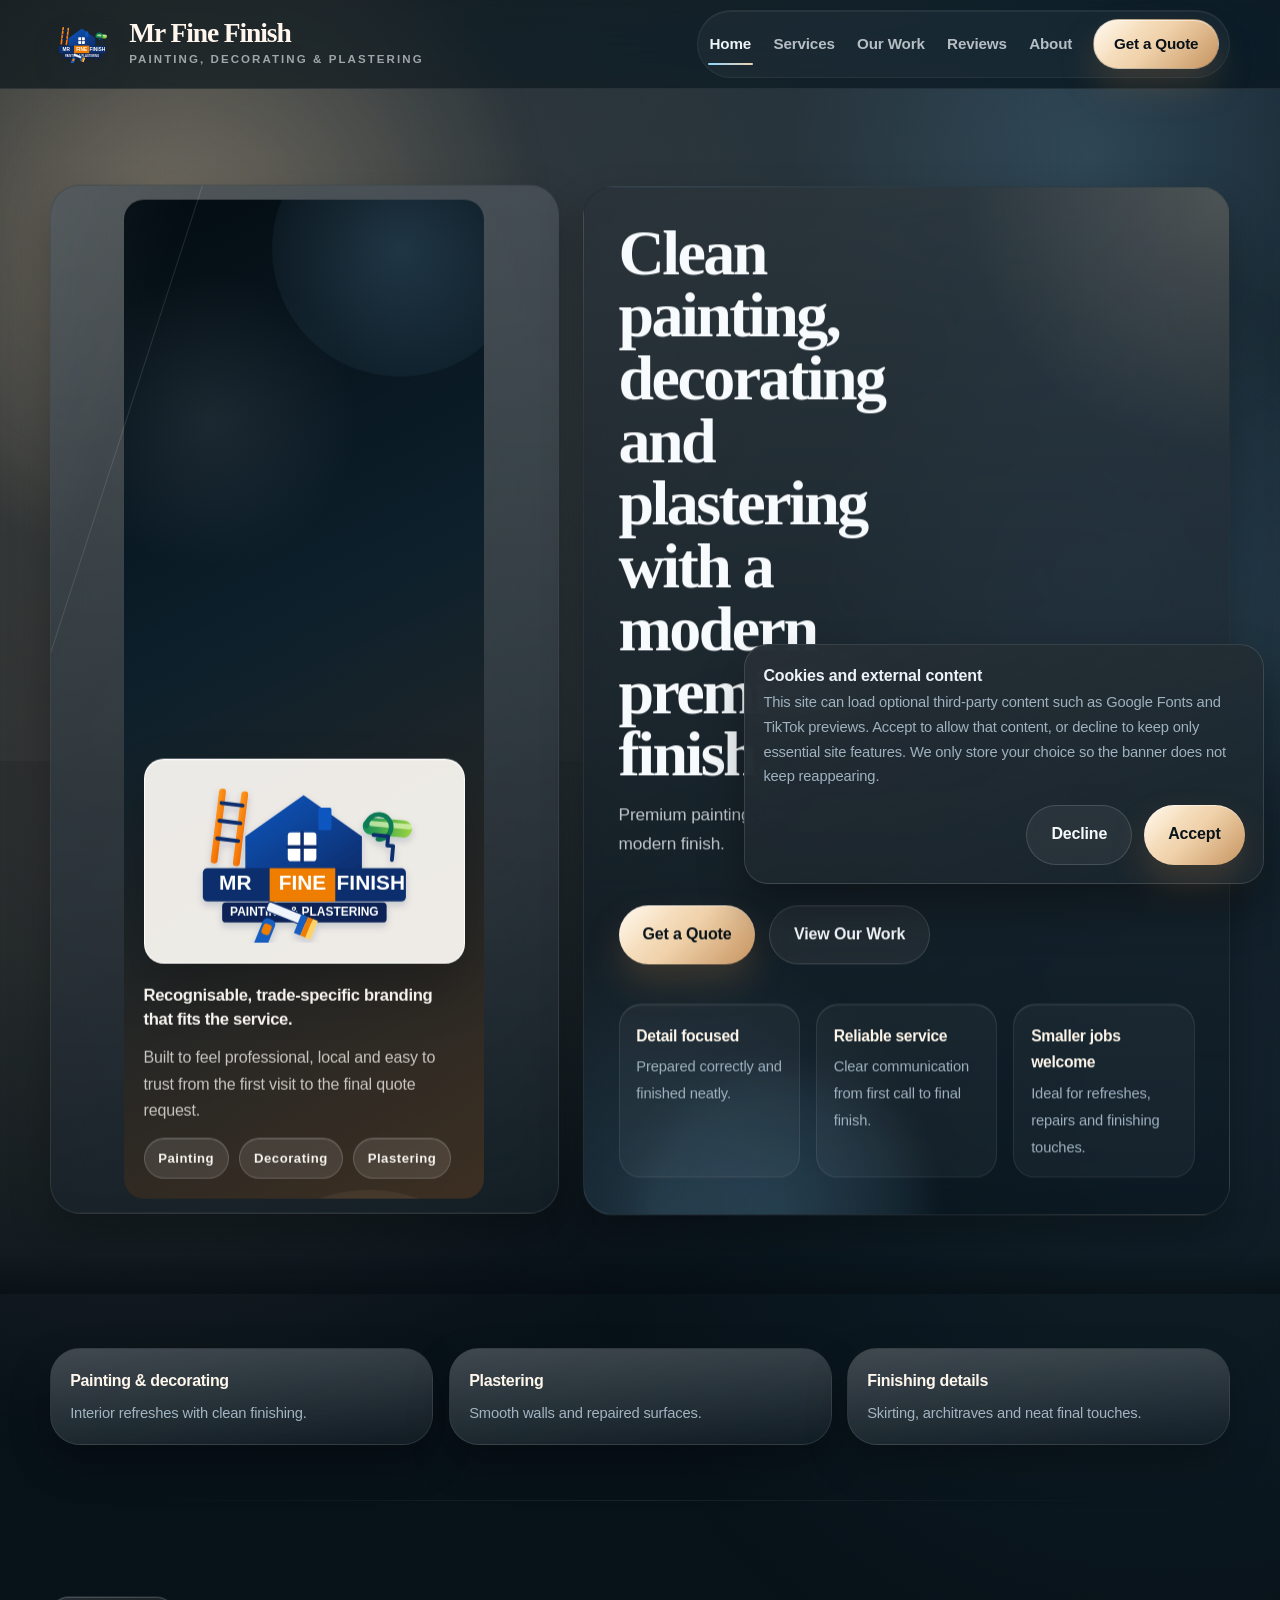
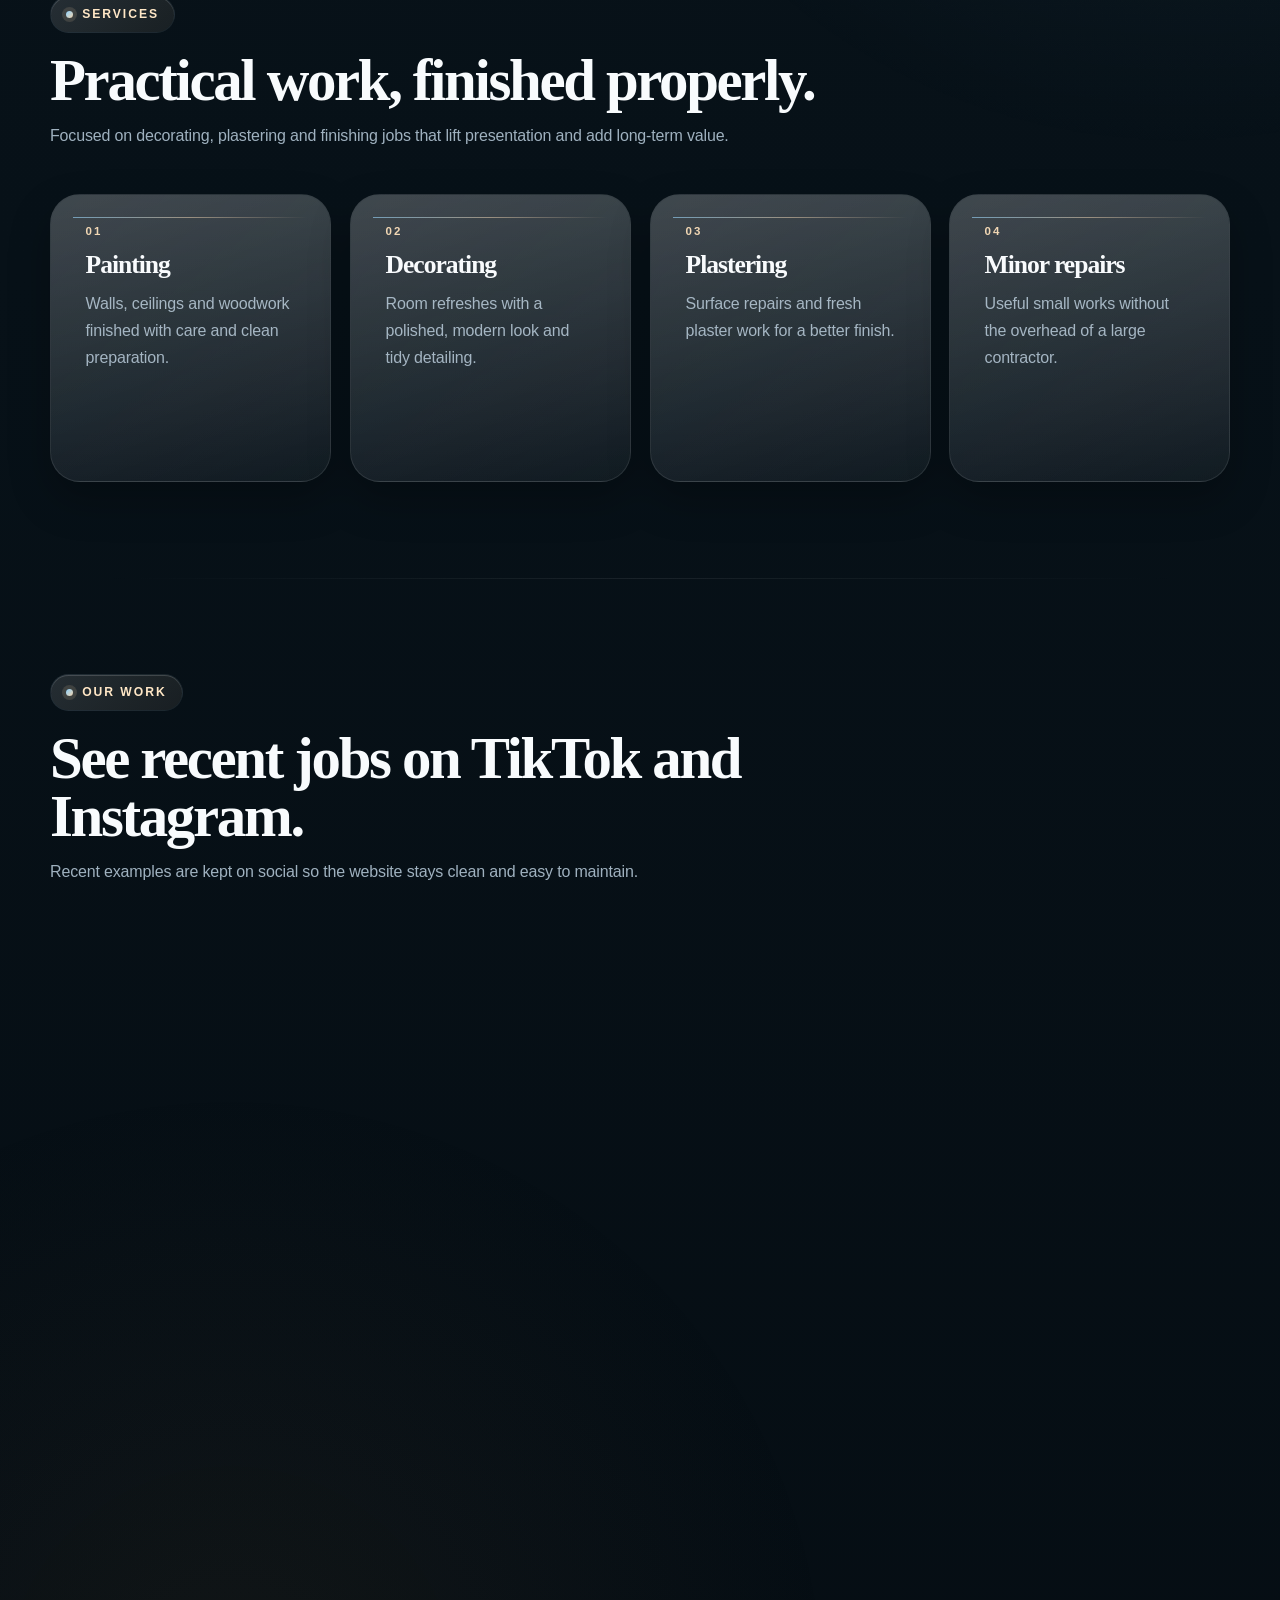
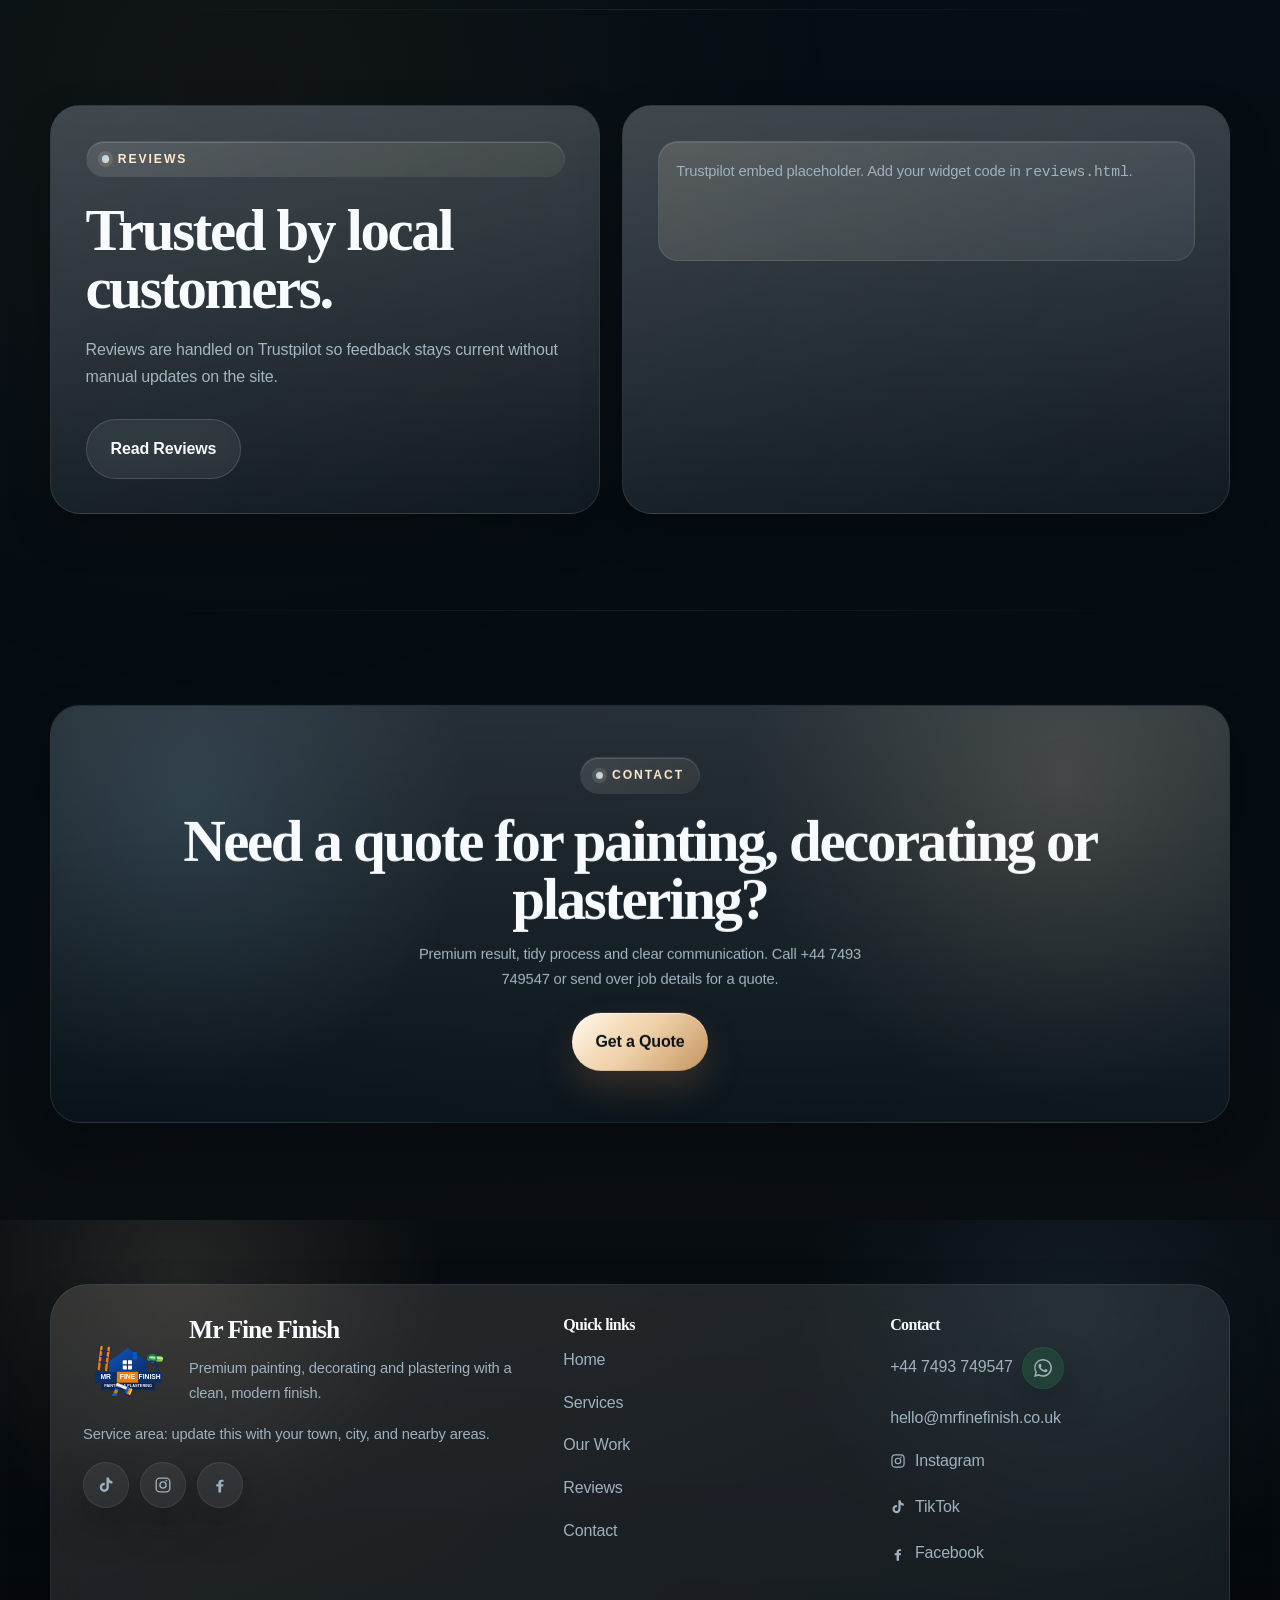
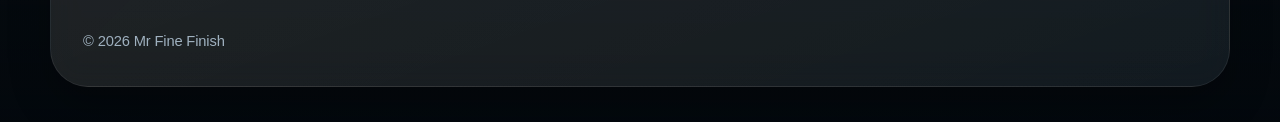
==== commit b5532ab4: "cookie message" ====
--- a/index.html
+++ b/index.html
@@ -6,9 +6,9 @@
   <title>Mr Fine Finish | Luxury Painting, Decorating & Plastering</title>
   <meta name="description" content="Mr Fine Finish offers premium painting, decorating, plastering and finishing work with a clean, reliable and detail focused service.">
   <link rel="icon" href="assets/favicon.svg" type="image/svg+xml">
-  <link rel="preconnect" href="https://fonts.googleapis.com">
-  <link rel="preconnect" href="https://fonts.gstatic.com" crossorigin>
-  <link href="https://fonts.googleapis.com/css2?family=Cormorant+Garamond:wght@500;600;700&family=Manrope:wght@400;500;600;700;800&display=swap" rel="stylesheet">
+  <link data-cookie-rel="preconnect" data-cookie-href="https://fonts.googleapis.com">
+  <link data-cookie-rel="preconnect" data-cookie-href="https://fonts.gstatic.com" crossorigin>
+  <link data-cookie-rel="stylesheet" data-cookie-href="https://fonts.googleapis.com/css2?family=Cormorant+Garamond:wght@500;600;700&family=Manrope:wght@400;500;600;700;800&display=swap">
   <link rel="stylesheet" href="css/styles.css">
 </head>
 <body class="page-home">
@@ -88,13 +88,11 @@
           <article class="social-card">
             <div class="kicker">TikTok</div>
             <h3>@mr.fine.finish</h3>
-            <div class="embed-box">
-              <blockquote class="tiktok-embed" cite="https://www.tiktok.com/@mr.fine.finish" data-unique-id="mr.fine.finish" data-embed-type="creator" style="max-width: 780px; min-width: 280px;">
-                <section>
-                  <a target="_blank" href="https://www.tiktok.com/@mr.fine.finish?refer=creator_embed">@mr.fine.finish</a>
-                </section>
-              </blockquote>
-              <script async src="https://www.tiktok.com/embed.js"></script>
+            <div class="embed-box" data-cookie-embed="tiktok" data-tiktok-username="mr.fine.finish">
+              <div class="consent-embed-placeholder">
+                <strong>TikTok content is optional.</strong>
+                <p class="small-text">Accept cookies to load the TikTok profile preview here, or use the link below to open TikTok directly.</p>
+              </div>
             </div>
             <p class="embed-note"><a data-tiktok-link href="https://www.tiktok.com/@mr.fine.finish" target="_blank" rel="noreferrer">Open TikTok profile</a></p>
           </article>
--- a/css/styles.css
+++ b/css/styles.css
@@ -1373,6 +1373,53 @@
   border: 1px solid rgba(255, 255, 255, 0.1);
 }
 
+.cookie-banner {
+  position: fixed;
+  right: 1rem;
+  bottom: 1rem;
+  z-index: 80;
+  width: min(100% - 2rem, 520px);
+  display: grid;
+  gap: 1rem;
+  padding: 1.15rem;
+  border-radius: 24px;
+  border: 1px solid rgba(255, 255, 255, 0.12);
+  background:
+    linear-gradient(160deg, rgba(255, 255, 255, 0.12), rgba(255, 255, 255, 0.04)),
+    linear-gradient(135deg, rgba(7, 17, 24, 0.96), rgba(15, 28, 37, 0.94));
+  box-shadow: 0 24px 44px rgba(0, 0, 0, 0.34);
+  backdrop-filter: blur(20px);
+  transition: opacity 0.22s ease, transform 0.22s ease;
+}
+
+.cookie-banner.is-hidden {
+  opacity: 0;
+  transform: translateY(10px);
+}
+
+.cookie-banner__copy p {
+  margin-bottom: 0;
+}
+
+.cookie-banner__actions {
+  display: flex;
+  flex-wrap: wrap;
+  gap: 0.75rem;
+  justify-content: flex-end;
+}
+
+.consent-embed-placeholder {
+  display: grid;
+  gap: 0.55rem;
+  align-content: center;
+  justify-items: start;
+  min-height: 180px;
+}
+
+.consent-embed-placeholder p {
+  margin-bottom: 0;
+}
+
 body:not(.is-ready) .topbar,
 body:not(.is-ready) main,
 body:not(.is-ready) .footer {
@@ -1606,6 +1653,22 @@
     flex-direction: column;
   }
 
+  .cookie-banner {
+    right: 0.6rem;
+    bottom: 0.6rem;
+    width: calc(100% - 1.2rem);
+    padding: 1rem;
+    border-radius: 20px;
+  }
+
+  .cookie-banner__actions {
+    justify-content: stretch;
+  }
+
+  .cookie-banner__actions .button {
+    width: 100%;
+  }
+
   .panel:hover,
   .card:hover,
   .service-card:hover,
